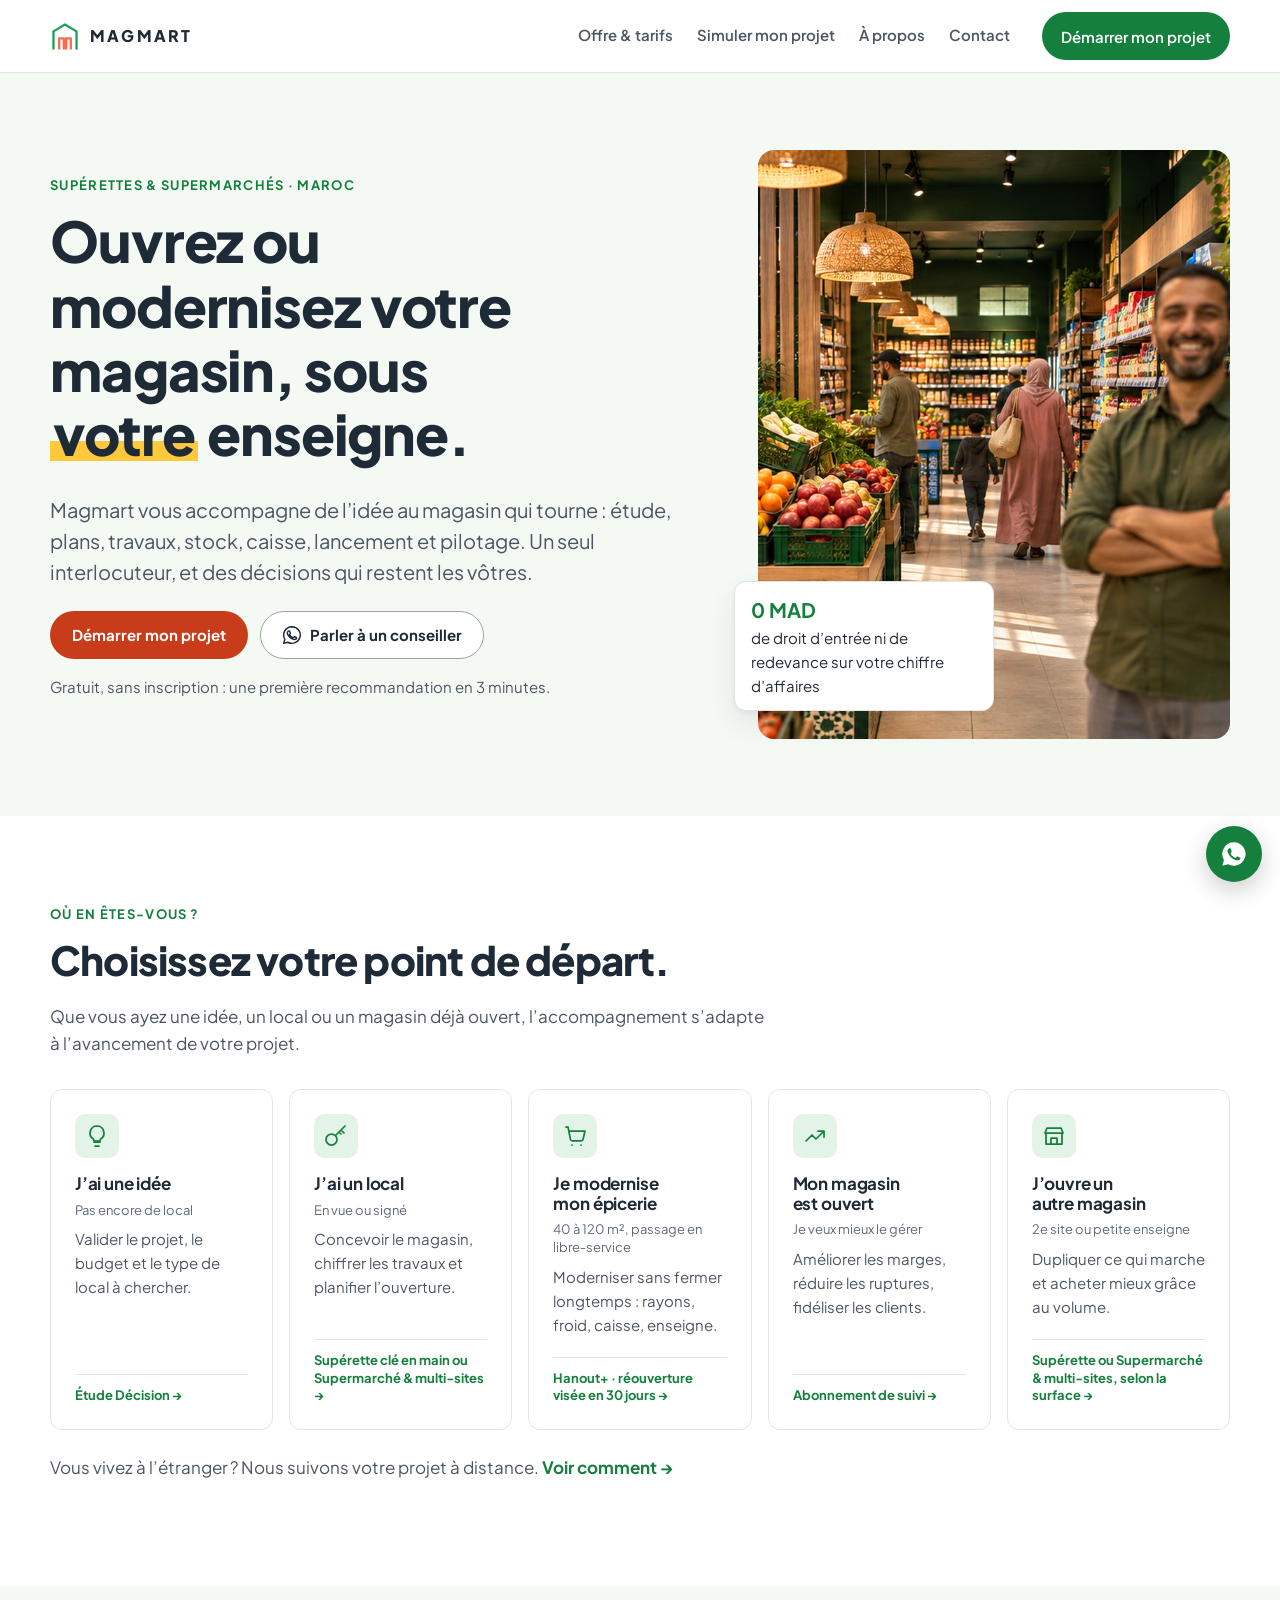
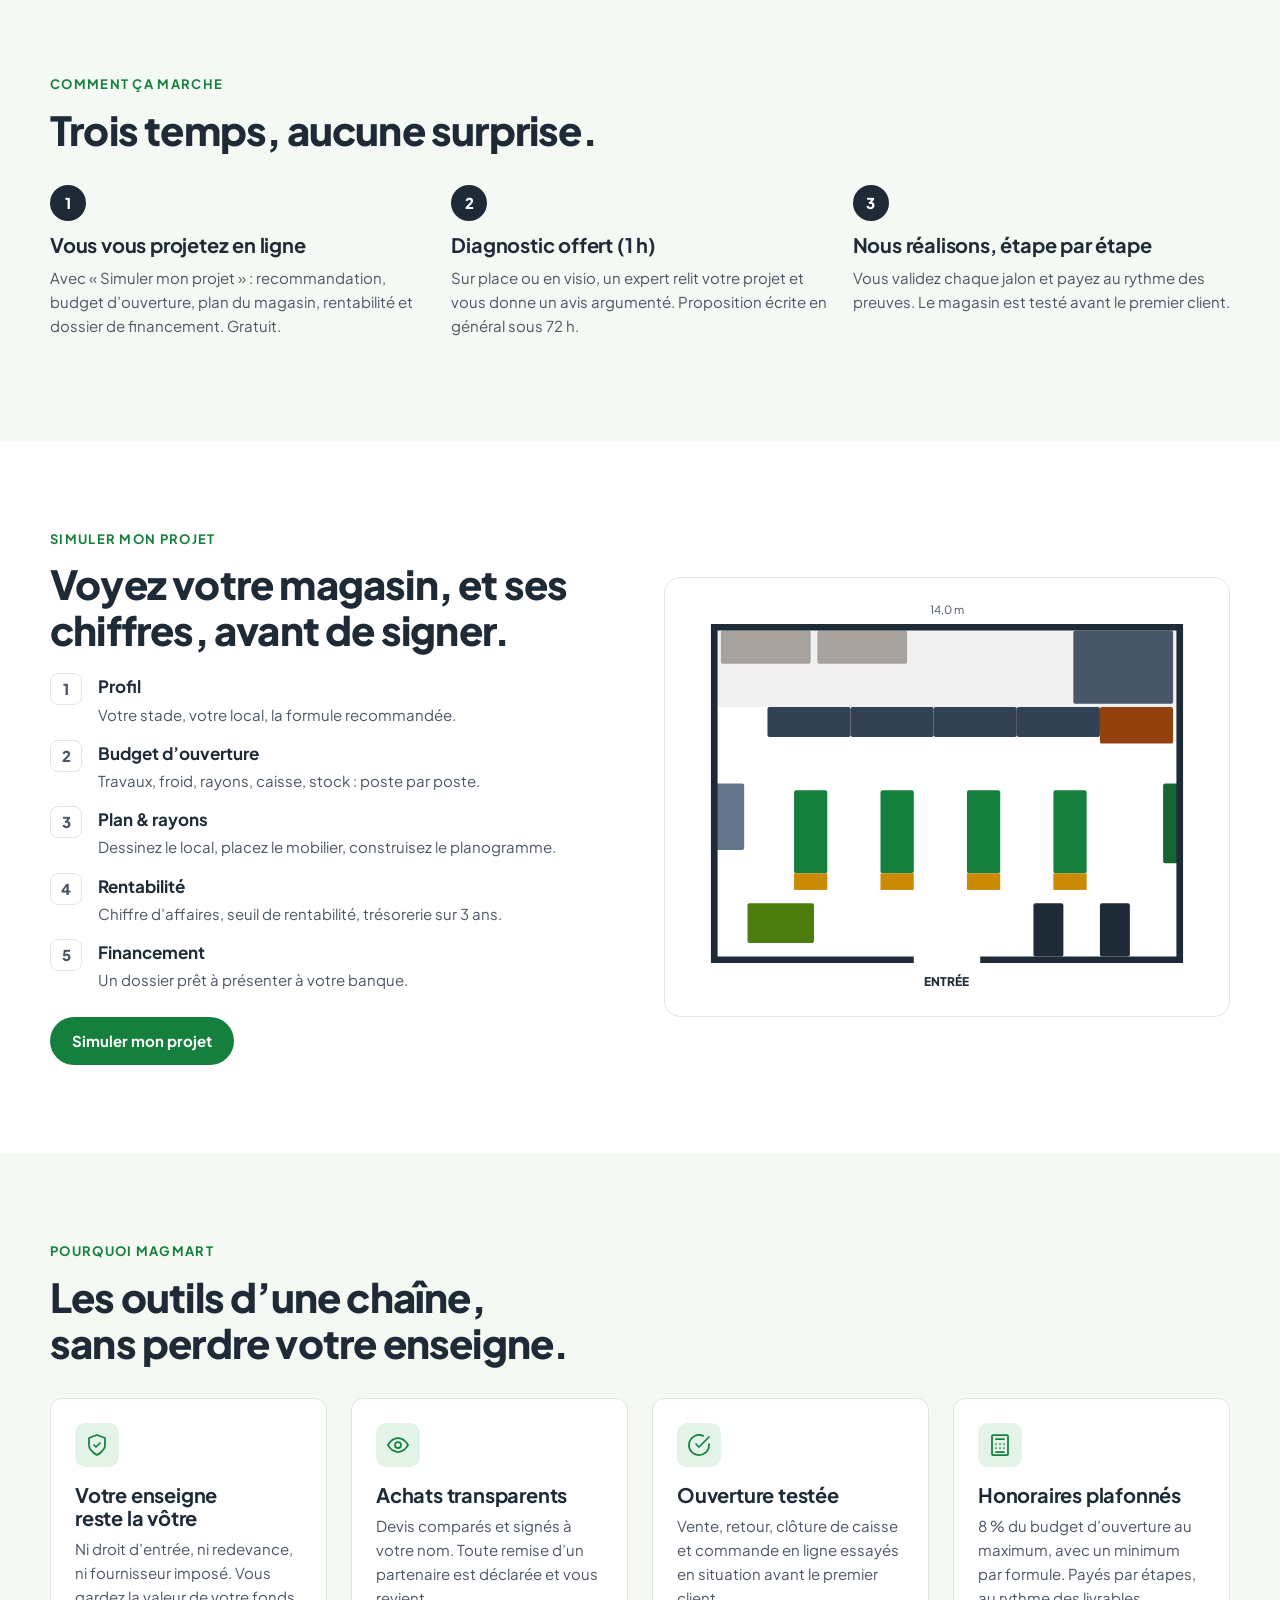
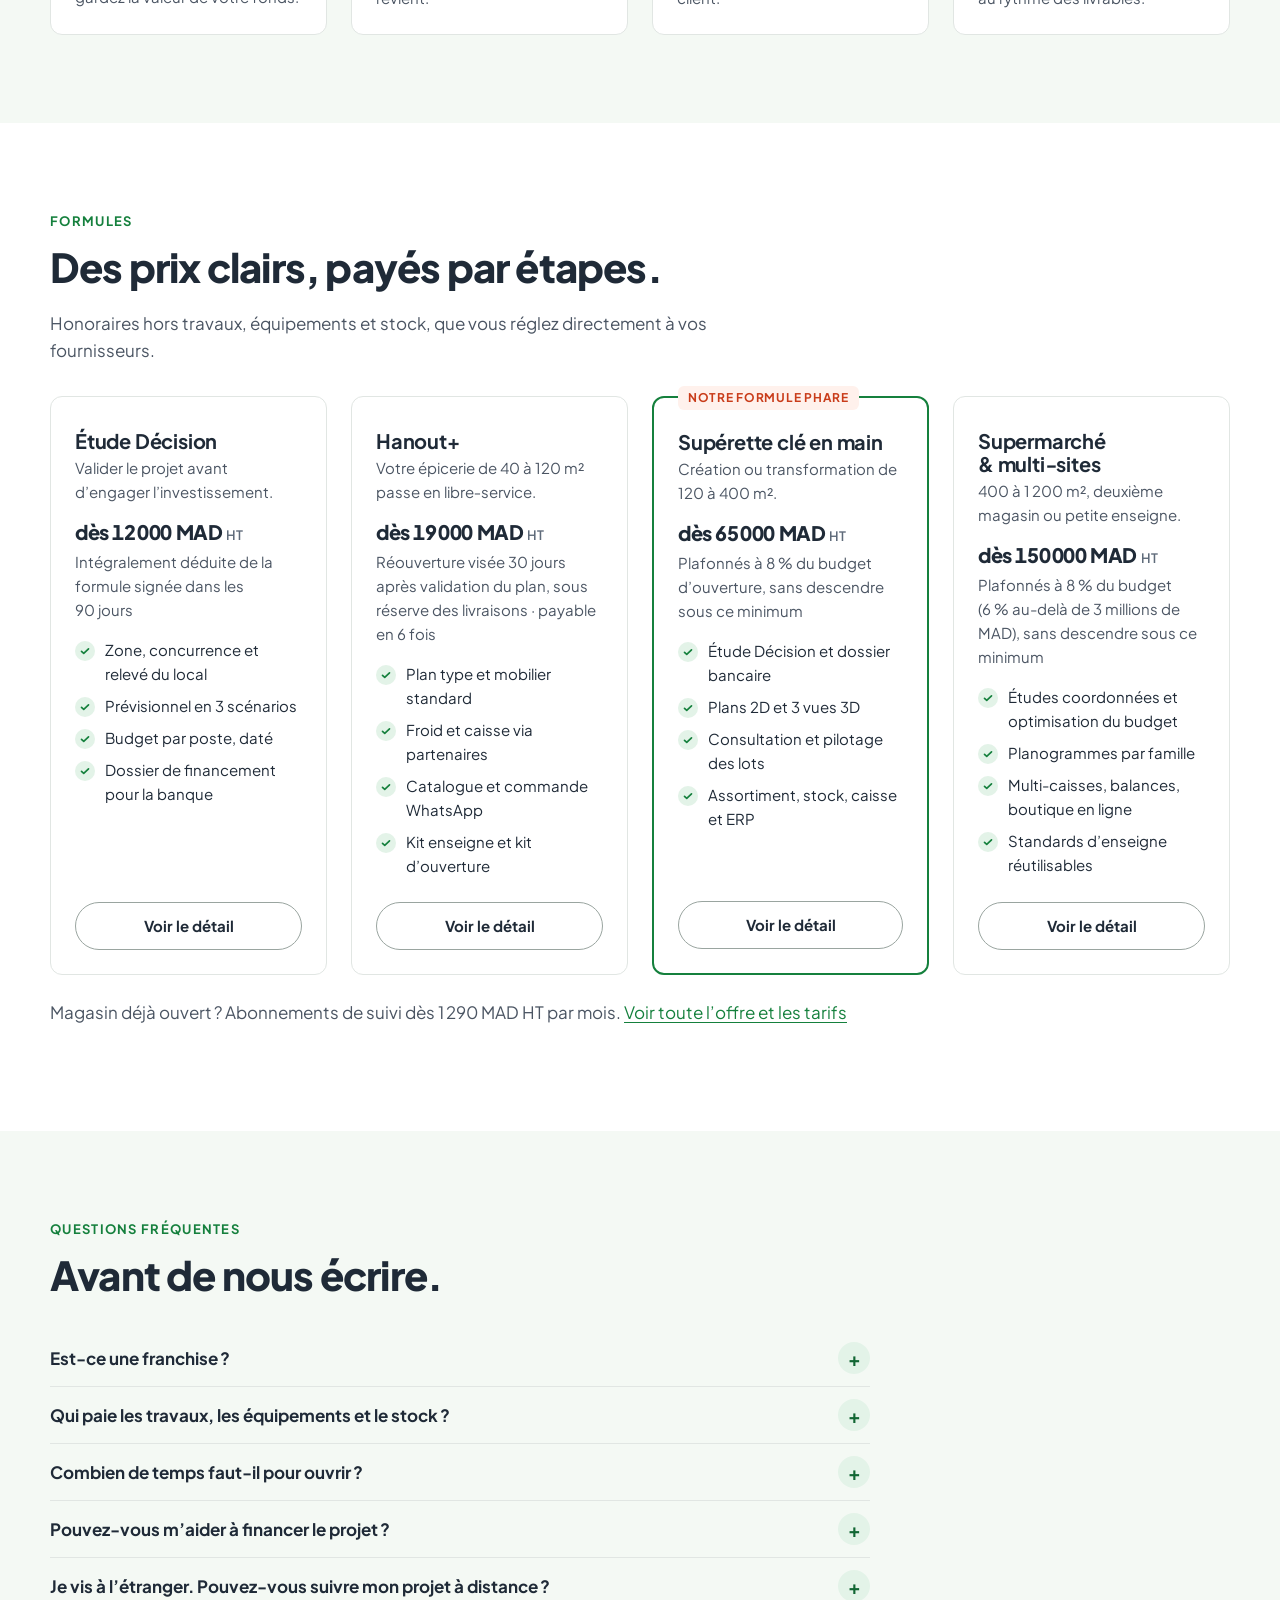
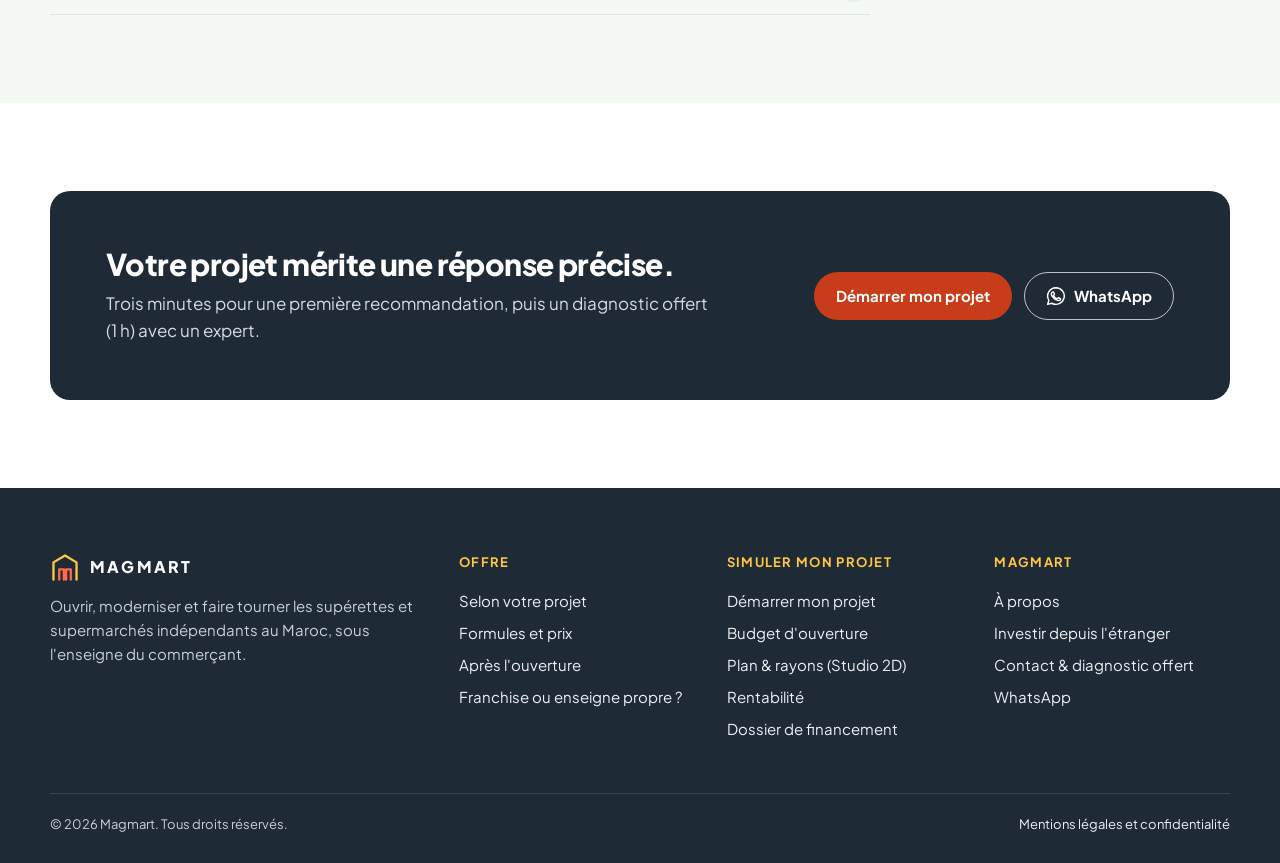
==== index.html @ c004a7e6 "Site web Magmart : refonte complète - Architecture : accueil par stade (« Où en êtes-vous ? »), Offr" ====
<!doctype html>
<html lang="fr">
<head>
  <meta charset="utf-8">
  <meta name="viewport" content="width=device-width, initial-scale=1">
  <title>Magmart — Votre supérette au Maroc, sous votre enseigne</title>
  <meta name="description" content="Magmart accompagne les commerçants au Maroc à chaque étape : idée, local, travaux, stock, caisse, lancement et pilotage. Sans droit d&#x27;entrée ni redevance.">
  <link rel="canonical" href="https://www.magmart.ma/index.html">
  <meta property="og:title" content="Magmart — Votre supérette au Maroc, sous votre enseigne">
  <meta property="og:description" content="Magmart accompagne les commerçants au Maroc à chaque étape : idée, local, travaux, stock, caisse, lancement et pilotage. Sans droit d&#x27;entrée ni redevance.">
  <meta property="og:image" content="https://www.magmart.ma/assets/img/hero-magasin.jpg">
  <meta property="og:locale" content="fr_MA">
  <link rel="icon" href="assets/img/favicon.svg" type="image/svg+xml">
  <link rel="preconnect" href="https://fonts.googleapis.com">
  <link rel="preconnect" href="https://fonts.gstatic.com" crossorigin>
  <link href="https://fonts.googleapis.com/css2?family=Plus+Jakarta+Sans:wght@400;500;600;700;800&display=swap" rel="stylesheet">
  <link rel="stylesheet" href="assets/css/style.css">
  <link rel="stylesheet" href="assets/css/outils.css">
</head>
<body>
<a class="skip" href="#contenu">Aller au contenu</a>
<header class="site-header">
  <div class="wrap">
    <a class="logo" href="index.html" aria-label="Magmart, accueil"><svg viewBox="0 0 26 26" fill="none" stroke-width="2" stroke-linecap="round" stroke-linejoin="round" aria-hidden="true"><path d="M3 24V9l10-6 10 6v15" stroke="#1e9e5a"/><path d="M8 24v-9h4v9M14 24v-9h4v9" stroke="#ff6b4a"/></svg>MAGMART</a>
    <button type="button" class="nav-toggle" aria-label="Menu" aria-expanded="false" aria-controls="menu">
      <svg viewBox="0 0 24 24" fill="none" stroke="currentColor" stroke-width="2" aria-hidden="true"><path d="M3 6h18M3 12h18M3 18h18"/></svg>
    </button>
    <nav class="nav" id="menu" aria-label="Navigation principale"><a href="offre.html">Offre & tarifs</a><a href="projet.html">Simuler mon projet</a><a href="a-propos.html">À propos</a><a href="contact.html">Contact</a><a href="demarrer.html" class="btn btn--secondary">Démarrer mon projet</a></nav>
  </div>
</header>
<main id="contenu">

<section class="hero">
  <div class="wrap hero-grid">
    <div>
      <span class="eyebrow">Supérettes & supermarchés · Maroc</span>
      <h1>Ouvrez ou modernisez votre magasin, sous <span class="hl">votre</span> enseigne.</h1>
      <p class="lead">Magmart vous accompagne de l’idée au magasin qui tourne : étude, plans, travaux, stock, caisse, lancement et pilotage. Un seul interlocuteur, et des décisions qui restent les vôtres.</p>
      <div class="btn-row">
        <a href="demarrer.html" class="btn btn--primary">Démarrer mon projet</a>
        <a href="#" data-wa class="btn btn--ghost"><svg viewBox="0 0 24 24" fill="currentColor" class="ic" aria-hidden="true"><path d="M12 2a10 10 0 0 0-8.6 15.1L2 22l5-1.3A10 10 0 1 0 12 2Zm5.3 14.2c-.2.6-1.3 1.2-1.8 1.2-.5.1-1 .2-3.3-.7-2.8-1.1-4.5-4-4.7-4.2-.1-.2-1.1-1.5-1.1-2.8 0-1.4.7-2 1-2.3.2-.3.5-.3.7-.3h.5c.2 0 .4 0 .6.5l.8 2c.1.2.1.4 0 .5l-.4.6-.4.4c-.1.2-.3.3-.1.6.2.3.8 1.3 1.6 2.1 1.1 1 2 1.3 2.3 1.4.3.2.4.1.6 0l.8-1c.2-.3.4-.2.6-.1l1.9.9c.3.1.5.2.5.3.1.2.1.7-.1 1.3Z"/></svg>Parler à un conseiller</a>
      </div>
      <p class="hero-sub">Gratuit, sans inscription : une première recommandation en 3 minutes.</p>
    </div>
    <div class="hero-media">
      <img src="assets/img/hero-magasin.jpg" alt="Allée d'une supérette moderne avec un étal de fruits et légumes et un gérant souriant" width="674" height="848">
      <div class="hero-note"><b>0 MAD</b>de droit d’entrée ni de redevance sur votre chiffre d’affaires</div>
    </div>
  </div>
</section>

<section class="section" id="stades">
  <div class="wrap">
    <div class="section-head"><span class="eyebrow">Où en êtes-vous ?</span><h2>Choisissez votre point de départ.</h2>
      <p>Que vous ayez une idée, un local ou un magasin déjà ouvert, l’accompagnement s’adapte à l’avancement de votre projet.</p></div>
    <div class="stages"><a class="card card--link stage" href="demarrer.html?stade=idee">
  <span class="ic-tile"><svg class="ic" viewBox="0 0 24 24" aria-hidden="true"><path d="M9 18h6M10 22h4M12 2a7 7 0 0 0-4 12.7c.6.5 1 1.3 1 2.3h6c0-1 .4-1.8 1-2.3A7 7 0 0 0 12 2z"/></svg></span><h3>J’ai une idée</h3><span class="sub">Pas encore de local</span>
  <p>Valider le projet, le budget et le type de local à chercher.</p><span class="to">Étude Décision →</span></a><a class="card card--link stage" href="demarrer.html?stade=local">
  <span class="ic-tile"><svg class="ic" viewBox="0 0 24 24" aria-hidden="true"><path d="M2 15.5a5.5 5.5 0 1 0 11 0 5.5 5.5 0 1 0-11 0M11.5 11.5 21 2M17 6l3 3M15 8l2 2"/></svg></span><h3>J’ai un local</h3><span class="sub">En vue ou signé</span>
  <p>Concevoir le magasin, chiffrer les travaux et planifier l’ouverture.</p><span class="to">Supérette clé en main ou Supermarché & multi‑sites →</span></a><a class="card card--link stage" href="demarrer.html?stade=moderniser">
  <span class="ic-tile"><svg class="ic" viewBox="0 0 24 24" aria-hidden="true"><path d="M3 3h2l2.4 12.2a2 2 0 0 0 2 1.6h8.7a2 2 0 0 0 2-1.6L22 7H6M9 21h.01M18 21h.01"/></svg></span><h3>Je modernise mon épicerie</h3><span class="sub">40 à 120 m², passage en libre‑service</span>
  <p>Moderniser sans fermer longtemps : rayons, froid, caisse, enseigne.</p><span class="to">Hanout+ · réouverture visée en 30 jours →</span></a><a class="card card--link stage" href="demarrer.html?stade=ouvert">
  <span class="ic-tile"><svg class="ic" viewBox="0 0 24 24" aria-hidden="true"><path d="M3 17l6-6 4 4 8-8M15 7h6v6"/></svg></span><h3>Mon magasin est ouvert</h3><span class="sub">Je veux mieux le gérer</span>
  <p>Améliorer les marges, réduire les ruptures, fidéliser les clients.</p><span class="to">Abonnement de suivi →</span></a><a class="card card--link stage" href="demarrer.html?stade=multisite">
  <span class="ic-tile"><svg class="ic" viewBox="0 0 24 24" aria-hidden="true"><path d="M3 9l2-5h14l2 5M4 9v11h16V9M3 9h18M9 20v-6h6v6"/></svg></span><h3>J’ouvre un autre magasin</h3><span class="sub">2e site ou petite enseigne</span>
  <p>Dupliquer ce qui marche et acheter mieux grâce au volume.</p><span class="to">Supérette ou Supermarché & multi‑sites, selon la surface →</span></a></div>
    <p class="muted" style="margin-top:24px">Vous vivez à l’étranger ? Nous suivons votre projet à distance. <a href="mre.html" class="link-arrow">Voir comment</a></p>
  </div>
</section>

<section class="section section--mint">
  <div class="wrap">
    <div class="section-head"><span class="eyebrow">Comment ça marche</span><h2>Trois temps, aucune surprise.</h2></div>
    <div class="steps">
      <div class="step"><h3>Vous vous projetez en ligne</h3><p>Avec « Simuler mon projet » : recommandation, budget d’ouverture, plan du magasin, rentabilité et dossier de financement. Gratuit.</p></div>
      <div class="step"><h3>Diagnostic offert (1 h)</h3><p>Sur place ou en visio, un expert relit votre projet et vous donne un avis argumenté. Proposition écrite en général sous 72 h.</p></div>
      <div class="step"><h3>Nous réalisons, étape par étape</h3><p>Vous validez chaque jalon et payez au rythme des preuves. Le magasin est testé avant le premier client.</p></div>
    </div>
  </div>
</section>

<section class="section">
  <div class="wrap split">
    <div>
      <span class="eyebrow">Simuler mon projet</span>
      <h2>Voyez votre magasin, et ses chiffres, avant de signer.</h2>
      <ol class="toollist">
        <li><span class="n">1</span><div><b>Profil</b><span>Votre stade, votre local, la formule recommandée.</span></div></li>
        <li><span class="n">2</span><div><b>Budget d’ouverture</b><span>Travaux, froid, rayons, caisse, stock : poste par poste.</span></div></li>
        <li><span class="n">3</span><div><b>Plan & rayons</b><span>Dessinez le local, placez le mobilier, construisez le planogramme.</span></div></li>
        <li><span class="n">4</span><div><b>Rentabilité</b><span>Chiffre d’affaires, seuil de rentabilité, trésorerie sur 3 ans.</span></div></li>
        <li><span class="n">5</span><div><b>Financement</b><span>Un dossier prêt à présenter à votre banque.</span></div></li>
      </ol>
      <div class="btn-row"><a href="projet.html" class="btn btn--secondary">Simuler mon projet</a></div>
    </div>
    <div class="mock"><svg viewBox="-1 -1 16 12.2" role="img" aria-label="Exemple de plan d'implantation réalisé avec le Studio 2D">
  <rect x="0" y="0" width="14" height="10" fill="#fff"/>
  <rect x="0" y="0" width="14" height="2.4" fill="#a8a29e" fill-opacity=".15"/>
  <rect x=".2" y=".1" width="2.7" height="1" rx=".06" fill="#a8a29e"/><rect x="3.1" y=".1" width="2.7" height="1" rx=".06" fill="#a8a29e"/>
  <rect x="10.8" y=".1" width="3" height="2.2" rx=".06" fill="#475569"/>
  <rect x="1.6" y="2.4" width="2.5" height=".9" rx=".06" fill="#334155"/><rect x="4.1" y="2.4" width="2.5" height=".9" rx=".06" fill="#334155"/><rect x="6.6" y="2.4" width="2.5" height=".9" rx=".06" fill="#334155"/><rect x="9.1" y="2.4" width="2.5" height=".9" rx=".06" fill="#334155"/><rect x="11.6" y="2.4" width="2.2" height="1.1" rx=".06" fill="#92400e"/>
  <rect x="0" y="4.7" width=".9" height="2" rx=".06" fill="#64748b"/><rect x="13.5" y="4.7" width=".5" height="2.4" rx=".06" fill="#166534"/>
  <rect x="2.4" y="4.9" width="1" height="2.5" rx=".06" fill="#15803d"/><rect x="5" y="4.9" width="1" height="2.5" rx=".06" fill="#15803d"/><rect x="7.6" y="4.9" width="1" height="2.5" rx=".06" fill="#15803d"/><rect x="10.2" y="4.9" width="1" height="2.5" rx=".06" fill="#15803d"/>
  <rect x="2.4" y="7.4" width="1" height=".5" fill="#ca8a04"/><rect x="5" y="7.4" width="1" height=".5" fill="#ca8a04"/><rect x="7.6" y="7.4" width="1" height=".5" fill="#ca8a04"/><rect x="10.2" y="7.4" width="1" height=".5" fill="#ca8a04"/>
  <rect x="1" y="8.3" width="2" height="1.2" rx=".06" fill="#4d7c0f"/>
  <rect x="9.6" y="8.3" width=".9" height="1.6" rx=".06" fill="#1f2a37"/><rect x="11.6" y="8.3" width=".9" height="1.6" rx=".06" fill="#1f2a37"/>
  <polygon points="0,0 14,0 14,10 0,10" fill="none" stroke="#1f2a37" stroke-width=".2"/>
  <rect x="6" y="9.8" width="2" height=".4" fill="#fff"/>
  <text x="7" y="10.8" font-size=".36" font-weight="800" text-anchor="middle" fill="#1f2a37" font-family="Plus Jakarta Sans, sans-serif">ENTRÉE</text>
  <text x="7" y="-.4" font-size=".34" text-anchor="middle" fill="#4b5563" font-family="Plus Jakarta Sans, sans-serif">14,0 m</text>
</svg></div>
  </div>
</section>

<section class="section section--mint">
  <div class="wrap">
    <div class="section-head"><span class="eyebrow">Pourquoi Magmart</span><h2>Les outils d’une chaîne, sans perdre votre enseigne.</h2></div>
    <div class="grid grid-4">
      <div class="card"><span class="ic-tile"><svg class="ic" viewBox="0 0 24 24" aria-hidden="true"><path d="M12 22s8-4 8-10V5l-8-3-8 3v7c0 6 8 10 8 10zM9 12l2 2 4-4"/></svg></span><h3 style="margin-top:16px">Votre enseigne reste la vôtre</h3><p>Ni droit d’entrée, ni redevance, ni fournisseur imposé. Vous gardez la valeur de votre fonds.</p></div>
      <div class="card"><span class="ic-tile"><svg class="ic" viewBox="0 0 24 24" aria-hidden="true"><path d="M2 12s3.5-7 10-7 10 7 10 7-3.5 7-10 7S2 12 2 12zM12 15a3 3 0 1 0 0-6 3 3 0 0 0 0 6z"/></svg></span><h3 style="margin-top:16px">Achats transparents</h3><p>Devis comparés et signés à votre nom. Toute remise d’un partenaire est déclarée et vous revient.</p></div>
      <div class="card"><span class="ic-tile"><svg class="ic" viewBox="0 0 24 24" aria-hidden="true"><path d="M22 11.1V12a10 10 0 1 1-5.9-9.1M22 4 12 14l-3-3"/></svg></span><h3 style="margin-top:16px">Ouverture testée</h3><p>Vente, retour, clôture de caisse et commande en ligne essayés en situation avant le premier client.</p></div>
      <div class="card"><span class="ic-tile"><svg class="ic" viewBox="0 0 24 24" aria-hidden="true"><path d="M5 2h14a1 1 0 0 1 1 1v18a1 1 0 0 1-1 1H5a1 1 0 0 1-1-1V3a1 1 0 0 1 1-1zM8 6h8M8 11h.01M12 11h.01M16 11h.01M8 15h.01M12 15h.01M16 15h.01M8 19h8"/></svg></span><h3 style="margin-top:16px">Honoraires plafonnés</h3><p>8 % du budget d’ouverture au maximum, avec un minimum par formule. Payés par étapes, au rythme des livrables.</p></div>
    </div>
  </div>
</section>

<section class="section" id="formules">
  <div class="wrap">
    <div class="section-head"><span class="eyebrow">Formules</span><h2>Des prix clairs, payés par étapes.</h2>
      <p>Honoraires hors travaux, équipements et stock, que vous réglez directement à vos fournisseurs.</p></div>
    <div class="grid grid-4"><article class="card pack">
  <h3>Étude Décision</h3><p class="for">Valider le projet avant d’engager l’investissement.</p>
  <div class="price">dès 12 000 MAD <small>HT</small></div>
  <p class="price-note">Intégralement déduite de la formule signée dans les 90 jours</p>
  <ul class="checklist"><li>Zone, concurrence et relevé du local</li><li>Prévisionnel en 3 scénarios</li><li>Budget par poste, daté</li><li>Dossier de financement pour la banque</li></ul>
  <a href="offre.html#f-decision" class="btn btn--ghost btn--block">Voir le détail</a>
</article><article class="card pack">
  <h3>Hanout+</h3><p class="for">Votre épicerie de 40 à 120 m² passe en libre‑service.</p>
  <div class="price">dès 19 000 MAD <small>HT</small></div>
  <p class="price-note">Réouverture visée 30 jours après validation du plan, sous réserve des livraisons · payable en 6 fois</p>
  <ul class="checklist"><li>Plan type et mobilier standard</li><li>Froid et caisse via partenaires</li><li>Catalogue et commande WhatsApp</li><li>Kit enseigne et kit d’ouverture</li></ul>
  <a href="offre.html#f-hanout" class="btn btn--ghost btn--block">Voir le détail</a>
</article><article class="card pack card--featured">
  <span class="badge badge--accent">Notre formule phare</span><h3>Supérette clé en main</h3><p class="for">Création ou transformation de 120 à 400 m².</p>
  <div class="price">dès 65 000 MAD <small>HT</small></div>
  <p class="price-note">Plafonnés à 8 % du budget d’ouverture, sans descendre sous ce minimum</p>
  <ul class="checklist"><li>Étude Décision et dossier bancaire</li><li>Plans 2D et 3 vues 3D</li><li>Consultation et pilotage des lots</li><li>Assortiment, stock, caisse et ERP</li></ul>
  <a href="offre.html#f-superette" class="btn btn--ghost btn--block">Voir le détail</a>
</article><article class="card pack">
  <h3>Supermarché & multi‑sites</h3><p class="for">400 à 1 200 m², deuxième magasin ou petite enseigne.</p>
  <div class="price">dès 150 000 MAD <small>HT</small></div>
  <p class="price-note">Plafonnés à 8 % du budget (6 % au-delà de 3 millions de MAD), sans descendre sous ce minimum</p>
  <ul class="checklist"><li>Études coordonnées et optimisation du budget</li><li>Planogrammes par famille</li><li>Multi-caisses, balances, boutique en ligne</li><li>Standards d’enseigne réutilisables</li></ul>
  <a href="offre.html#f-supermarche" class="btn btn--ghost btn--block">Voir le détail</a>
</article></div>
    <p class="muted" style="margin-top:24px">Magasin déjà ouvert ? Abonnements de suivi dès 1 290 MAD HT par mois. <a href="offre.html">Voir toute l’offre et les tarifs</a></p>
  </div>
</section>

<section class="section section--mint">
  <div class="wrap">
    <div class="section-head"><span class="eyebrow">Questions fréquentes</span><h2>Avant de nous écrire.</h2></div>
    <div class="faq"><details><summary>Est-ce une franchise ?</summary><div><p>Non. Votre magasin ouvre sous votre propre enseigne. Il n’y a ni droit d’entrée ni redevance sur votre chiffre d’affaires : Magmart est rémunéré en honoraires par étape, plafonnés à 8 % du budget d’ouverture, avec un minimum par formule. <a href="franchise-ou-enseigne.html">Comparer franchise et enseigne propre</a>.</p></div></details><details><summary>Qui paie les travaux, les équipements et le stock ?</summary><div><p>Vous, directement à vos fournisseurs, sur la base de devis que Magmart compare pour vous. Vous gardez les garanties et la relation avec chaque entreprise. Aucune marge cachée.</p></div></details><details><summary>Combien de temps faut-il pour ouvrir ?</summary><div><p>En général 3 à 6 mois entre la validation du projet et l’ouverture, selon l’état du local et les autorisations. Pour une épicerie qui passe en libre‑service, la réouverture est visée 30 jours après validation du plan. Le calendrier est construit à rebours depuis votre date cible.</p></div></details><details><summary>Pouvez-vous m’aider à financer le projet ?</summary><div><p>Oui. L’étape Financement de « Simuler mon projet » prépare un dossier bancaire : plan de financement, prévisionnel, remboursement et pièces à réunir. Magmart peut ensuite vous orienter vers des banques et des sociétés de crédit-bail. Magmart ne prête pas lui-même.</p></div></details><details><summary>Je vis à l’étranger. Pouvez-vous suivre mon projet à distance ?</summary><div><p>Oui, avec l’option Suivi à distance : visio hebdomadaire, photos du chantier en général sous 48 h, validations et signatures en ligne. <a href="mre.html">Voir comment nous travaillons avec les investisseurs MRE</a>.</p></div></details></div>
  </div>
</section>
<section class="section section--cta"><div class="wrap"><div class="cta-band">
  <div><h2>Votre projet mérite une réponse précise.</h2><p>Trois minutes pour une première recommandation, puis un diagnostic offert (1 h) avec un expert.</p></div>
  <div class="btn-row"><a href="demarrer.html" class="btn btn--primary">Démarrer mon projet</a><a href="#" data-wa class="btn btn--ghost"><svg viewBox="0 0 24 24" fill="currentColor" class="ic" aria-hidden="true"><path d="M12 2a10 10 0 0 0-8.6 15.1L2 22l5-1.3A10 10 0 1 0 12 2Zm5.3 14.2c-.2.6-1.3 1.2-1.8 1.2-.5.1-1 .2-3.3-.7-2.8-1.1-4.5-4-4.7-4.2-.1-.2-1.1-1.5-1.1-2.8 0-1.4.7-2 1-2.3.2-.3.5-.3.7-.3h.5c.2 0 .4 0 .6.5l.8 2c.1.2.1.4 0 .5l-.4.6-.4.4c-.1.2-.3.3-.1.6.2.3.8 1.3 1.6 2.1 1.1 1 2 1.3 2.3 1.4.3.2.4.1.6 0l.8-1c.2-.3.4-.2.6-.1l1.9.9c.3.1.5.2.5.3.1.2.1.7-.1 1.3Z"/></svg>WhatsApp</a></div>
</div></div></section>
</main>
<footer class="site-footer">
  <div class="wrap">
    <div class="footer-grid">
      <div>
        <a class="logo" href="index.html"><svg viewBox="0 0 26 26" fill="none" stroke-width="2" stroke-linecap="round" stroke-linejoin="round" aria-hidden="true"><path d="M3 24V9l10-6 10 6v15" stroke="#ffc83d"/><path d="M8 24v-9h4v9M14 24v-9h4v9" stroke="#ff6b4a"/></svg>MAGMART</a>
        <p>Ouvrir, moderniser et faire tourner les supérettes et supermarchés indépendants au Maroc, sous l'enseigne du commerçant.</p>
      </div>
      <div><p class="f-title">Offre</p><a href="offre.html#stades">Selon votre projet</a><a href="offre.html#formules">Formules et prix</a><a href="offre.html#apres">Après l'ouverture</a><a href="franchise-ou-enseigne.html">Franchise ou enseigne propre ?</a></div>
      <div><p class="f-title">Simuler mon projet</p><a href="demarrer.html">Démarrer mon projet</a><a href="simulateur.html">Budget d'ouverture</a><a href="planificateur.html">Plan & rayons (Studio 2D)</a><a href="exploitation.html">Rentabilité</a><a href="dossier.html">Dossier de financement</a></div>
      <div><p class="f-title">Magmart</p><a href="a-propos.html">À propos</a><a href="mre.html">Investir depuis l'étranger</a><a href="contact.html">Contact & diagnostic offert</a><a href="#" data-wa>WhatsApp</a></div>
    </div>
    <div class="footer-bottom"><span>© <span data-year>2026</span> Magmart. Tous droits réservés.</span><a href="mentions-legales.html" style="display:inline">Mentions légales et confidentialité</a></div>
  </div>
</footer>
<a class="wa-float" href="#" data-wa aria-label="Écrire à Magmart sur WhatsApp"><svg viewBox="0 0 24 24" fill="currentColor" aria-hidden="true"><path d="M12 2a10 10 0 0 0-8.6 15.1L2 22l5-1.3A10 10 0 1 0 12 2Zm5.3 14.2c-.2.6-1.3 1.2-1.8 1.2-.5.1-1 .2-3.3-.7-2.8-1.1-4.5-4-4.7-4.2-.1-.2-1.1-1.5-1.1-2.8 0-1.4.7-2 1-2.3.2-.3.5-.3.7-.3h.5c.2 0 .4 0 .6.5l.8 2c.1.2.1.4 0 .5l-.4.6-.4.4c-.1.2-.3.3-.1.6.2.3.8 1.3 1.6 2.1 1.1 1 2 1.3 2.3 1.4.3.2.4.1.6 0l.8-1c.2-.3.4-.2.6-.1l1.9.9c.3.1.5.2.5.3.1.2.1.7-.1 1.3Z"/></svg></a>
<script src="assets/js/main.js"></script>
</body>
</html>
---- assets/css/style.css ----
/* MAGMART — système de design et pages éditoriales.
   Palette « Marché frais ». Règle des couleurs : 70 % blanc/menthe, 20 % encre, 8 % vert, 2 % corail.
   Le corail est réservé à l'action principale (un seul bouton par écran) ; il ne signale jamais une erreur.
   Le vert #1e9e5a est décoratif ; tout texte vert utilise --green-700 (5,02:1 sur blanc). */

:root {
  /* Couleurs */
  --white: #ffffff;
  --mint-50: #f4f9f4;
  --mint-100: #e3f3e8;
  --green: #1e9e5a;
  --green-700: #15803d;
  --green-800: #116633;
  --coral: #ff6b4a;
  --coral-600: #c93c1a;
  --coral-700: #a8321a;
  --coral-50: #fff1ec;
  --sun: #ffc83d;
  --sun-50: #fff8e1;
  --sun-ink: #8a5a00;
  --ink: #1f2a37;
  --ink-soft: #4b5563;
  --ink-mute: #5f6b7a;
  --line: #e1e6e3;
  --field: #8f9a94;
  --danger: #b42318;
  --danger-50: #fef3f2;

  /* Typographie : 7 tailles, rapport 1,25 */
  --font: "Plus Jakarta Sans", "Segoe UI", system-ui, -apple-system, Roboto, Arial, sans-serif;
  --fs-xs: .8125rem;
  --fs-sm: .9375rem;
  --fs-md: 1.0625rem;
  --fs-lg: 1.25rem;
  --fs-xl: clamp(1.5rem, 2.4vw, 1.875rem);
  --fs-2xl: clamp(1.875rem, 3.4vw, 2.5rem);
  --fs-3xl: clamp(2.25rem, 4.6vw, 3.5rem);
  --measure: 62ch;

  /* Espacements (base 8) */
  --sp-1: 4px; --sp-2: 8px; --sp-3: 12px; --sp-4: 16px; --sp-5: 24px;
  --sp-6: 32px; --sp-7: 48px; --sp-8: 64px; --sp-9: 96px;

  --radius: 12px;
  --radius-sm: 8px;
  --shadow-hover: 0 2px 4px rgba(31, 42, 55, .05), 0 12px 28px rgba(31, 42, 55, .09);
  --wrap: 1180px;
  --focus: 0 0 0 2px #fff, 0 0 0 4px var(--green-700);

  /* alias historiques utilisés par les outils */
  --paper: var(--white);
  --green-900: var(--ink);
}

/* ---------- Base ---------- */
* { box-sizing: border-box; }
html { scroll-behavior: smooth; -webkit-text-size-adjust: 100%; }
body { margin: 0; font-family: var(--font); font-size: var(--fs-md); line-height: 1.6; color: var(--ink); background: var(--white); }
img { max-width: 100%; display: block; }
a { color: var(--green-700); text-underline-offset: 3px; }
a:hover { color: var(--green-800); }
h1, h2, h3, h4 { font-weight: 800; line-height: 1.15; letter-spacing: -.02em; margin: 0 0 .5em; color: var(--ink); }
h1 { font-size: var(--fs-3xl); }
h2 { font-size: var(--fs-2xl); }
h3 { font-size: var(--fs-lg); font-weight: 700; letter-spacing: -.01em; }
p { margin: 0 0 1em; }
small { font-size: var(--fs-xs); }
:focus-visible { outline: none; box-shadow: var(--focus); border-radius: 4px; }
.num, .price, table td { font-variant-numeric: tabular-nums; }
.sr-only { position: absolute !important; width: 1px !important; height: 1px !important; padding: 0 !important; margin: -1px !important; overflow: hidden; clip: rect(0 0 0 0); clip-path: inset(50%); white-space: nowrap; border: 0; }
legend.sr-only { float: left; }
fieldset { min-width: 0; }
.skip { position: absolute; left: 8px; top: -60px; background: var(--ink); color: #fff; padding: 10px 16px; border-radius: var(--radius-sm); z-index: 100; }
.skip:focus { top: 8px; }
[hidden] { display: none !important; }

.wrap { width: min(100% - 32px, var(--wrap)); margin-inline: auto; }
.eyebrow { display: block; margin-bottom: var(--sp-3); font-size: var(--fs-xs); font-weight: 700; letter-spacing: .1em; text-transform: uppercase; color: var(--green-700); }
.lead { font-size: var(--fs-lg); line-height: 1.55; color: var(--ink-soft); max-width: var(--measure); }
.muted { color: var(--ink-soft); }
.hl { background: linear-gradient(transparent 62%, var(--sun) 62%, var(--sun) 90%, transparent 90%); padding: 0 .06em; }
.section { padding-block: clamp(56px, 7vw, 88px); }
.section--mint { background: var(--mint-50); }
.section--paper { background: var(--white); }
.section-head { max-width: 720px; margin-bottom: var(--sp-6); }
.section-head p { color: var(--ink-soft); max-width: var(--measure); }
.center { text-align: center; margin-inline: auto; }
.center .lead, .center p { margin-inline: auto; }

/* ---------- Icônes (une seule famille, trait 1,75) ---------- */
.ic { width: 24px; height: 24px; flex: none; stroke: currentColor; fill: none; stroke-width: 1.75; stroke-linecap: round; stroke-linejoin: round; }
.ic-tile { display: inline-grid; place-items: center; width: 44px; height: 44px; border-radius: 10px; background: var(--mint-100); color: var(--green-700); }

/* ---------- Boutons : primary (corail, un par écran) · secondary (vert) · ghost ---------- */
.btn {
  display: inline-flex; align-items: center; justify-content: center; gap: .5em;
  min-height: 48px; padding: 0 1.4em; border-radius: 999px; border: 1.5px solid transparent;
  font: 700 var(--fs-sm)/1.2 var(--font); text-decoration: none; white-space: nowrap; cursor: pointer;
  transition: background .18s, color .18s, border-color .18s, box-shadow .18s;
}
.btn .ic { width: 20px; height: 20px; }
.btn--primary { background: var(--coral-600); color: #fff; }
.btn--primary:hover { background: var(--coral-700); color: #fff; }
.btn--secondary, .btn--green, .btn--wa { background: var(--green-700); color: #fff; }
.btn--secondary:hover, .btn--green:hover, .btn--wa:hover { background: var(--green-800); color: #fff; }
.btn--ghost { background: var(--white); color: var(--ink); border-color: #9aa5a0; }
.btn--ghost:hover { border-color: var(--green-700); color: var(--green-800); }
.btn--sm { min-height: 40px; padding: 0 1.1em; font-size: var(--fs-xs); }
.btn--block { width: 100%; }
.btn-sm { min-height: 40px; padding: 0 1.1em; font-size: var(--fs-xs); }
.btn-danger { background: var(--white); color: var(--danger); border-color: #e4a39b; }
.btn-row { display: flex; flex-wrap: wrap; gap: var(--sp-3); align-items: center; }
.link-arrow { font-weight: 700; text-decoration: none; }
.link-arrow::after { content: " →"; }

/* ---------- Carte : un seul modèle ---------- */
.card { background: var(--white); border: 1px solid var(--line); border-radius: var(--radius); padding: var(--sp-5); }
a.card, .card--link { color: inherit; text-decoration: none; transition: box-shadow .18s, border-color .18s; }
a.card:not(.stage):not(.hub-step) { display: block; }
a.card:hover, .card--link:hover { box-shadow: var(--shadow-hover); border-color: #cdd6d0; color: inherit; }
.card--featured { border: 2px solid var(--green-700); }
.card h3 { margin-bottom: var(--sp-2); }
.card p { color: var(--ink-soft); font-size: var(--fs-sm); margin: 0; }
.grid { display: grid; gap: var(--sp-5); grid-template-columns: minmax(0, 1fr); }
.grid-2 { grid-template-columns: repeat(2, minmax(0, 1fr)); }
.grid-3 { grid-template-columns: repeat(3, minmax(0, 1fr)); }
.grid-4 { grid-template-columns: repeat(4, minmax(0, 1fr)); }
.grid-5 { grid-template-columns: repeat(5, minmax(0, 1fr)); }
@media (max-width: 1060px) { .grid-4, .grid-5 { grid-template-columns: repeat(2, minmax(0, 1fr)); } }
@media (max-width: 760px) { .grid-2, .grid-3, .grid-4, .grid-5 { grid-template-columns: 1fr; } }

/* ---------- Badge ---------- */
.badge { display: inline-block; font: 700 .75rem/1 var(--font); letter-spacing: .06em; text-transform: uppercase; padding: 6px 10px; border-radius: 6px; background: var(--mint-100); color: var(--green-800); }
.badge--info { background: var(--sun-50); color: var(--sun-ink); }
.badge--accent { background: var(--coral-50); color: var(--coral-600); }

/* ---------- Listes ---------- */
.checklist { list-style: none; padding: 0; margin: 0 0 var(--sp-4); }
.checklist li { position: relative; padding-left: 30px; margin-bottom: var(--sp-2); font-size: var(--fs-sm); }
.checklist li::before {
  content: ""; position: absolute; left: 0; top: .2em; width: 20px; height: 20px; border-radius: 50%;
  background: var(--mint-100) url("data:image/svg+xml,%3Csvg xmlns='http://www.w3.org/2000/svg' viewBox='0 0 20 20'%3E%3Cpath d='M5 10.5l3.2 3L15 7' fill='none' stroke='%2315803d' stroke-width='2.4' stroke-linecap='round' stroke-linejoin='round'/%3E%3C/svg%3E") center/14px no-repeat;
}

/* ---------- Champs ---------- */
.form { display: grid; grid-template-columns: minmax(0, 1fr) minmax(0, 1fr); gap: var(--sp-4); }
.form .full { grid-column: 1 / -1; }
.form fieldset { border: 0; padding: 0; margin: 0; display: grid; grid-template-columns: minmax(0, 1fr) minmax(0, 1fr); gap: var(--sp-4); grid-column: 1 / -1; min-width: 0; }
.form fieldset .full { grid-column: 1 / -1; }
.form legend { font-weight: 800; font-size: var(--fs-md); padding: 0; margin-bottom: var(--sp-3); }
.form label, .lbl { display: block; font-size: var(--fs-sm); font-weight: 600; margin-bottom: 6px; color: var(--ink); }
.form input, .form select, .form textarea, .field {
  width: 100%; min-height: 44px; padding: 10px 14px; border: 1.5px solid var(--field); border-radius: var(--radius-sm);
  font: inherit; font-size: var(--fs-md); background: #fff; color: var(--ink);
}
.form textarea { min-height: 110px; }
.form input:focus, .form select:focus, .form textarea:focus, .field:focus { border-color: var(--green-700); box-shadow: var(--focus); outline: none; }
.form .help { display: block; font-size: var(--fs-xs); color: var(--ink-soft); margin-top: 4px; }
.form .consent { display: grid; grid-template-columns: 20px 1fr; gap: var(--sp-3); align-items: start; font-size: var(--fs-xs); font-weight: 400; color: var(--ink-soft); }
.form .consent input { width: 20px; min-height: 20px; height: 20px; margin-top: 2px; accent-color: var(--green-700); flex: none; }
.form-status { grid-column: 1 / -1; padding: var(--sp-4); border-radius: var(--radius-sm); background: var(--mint-100); color: var(--green-800); font-weight: 600; }
@media (max-width: 620px) { .form, .form fieldset { grid-template-columns: minmax(0, 1fr); } }

/* Choix segmenté (toujours dans un fieldset) */
.seg { display: flex; flex-wrap: wrap; gap: var(--sp-2); border: 0; padding: 0; margin: 0; }
.seg legend { width: 100%; font-weight: 600; font-size: var(--fs-sm); margin-bottom: var(--sp-2); padding: 0; }
.seg label { position: relative; margin: 0; }
.seg input { position: absolute; opacity: 0; pointer-events: none; }
.seg span { display: inline-flex; align-items: center; min-height: 40px; padding: 0 14px; border: 1.5px solid var(--field); border-radius: 999px; font-size: var(--fs-sm); font-weight: 600; cursor: pointer; color: var(--ink); background: #fff; }
.seg span:hover { border-color: var(--green-700); }
.seg input:checked + span { background: var(--green-700); border-color: var(--green-700); color: #fff; }
.seg input:focus-visible + span { box-shadow: var(--focus); }

/* ---------- Tableau ---------- */
.table-wrap { overflow-x: auto; border: 1px solid var(--line); border-radius: var(--radius); background: var(--white); }
table { border-collapse: collapse; width: 100%; font-size: var(--fs-sm); }
.table-wrap table { min-width: 640px; }
th, td { text-align: left; padding: 12px 16px; border-bottom: 1px solid var(--line); vertical-align: top; }
th { background: var(--mint-50); font-size: var(--fs-xs); letter-spacing: .06em; text-transform: uppercase; color: var(--ink-soft); }
th span { display: block; font-weight: 500; text-transform: none; letter-spacing: 0; }
tr:last-child td { border-bottom: 0; }
td.yes { color: var(--green-700); font-weight: 700; }
td.part { color: var(--sun-ink); }
td.no { color: var(--ink-mute); }
.col-us { background: #f0faf3; }
th.col-us { background: var(--green-700); color: #fff; }
td.price-cell { white-space: nowrap; font-weight: 700; text-align: right; }
.card td.price-cell { white-space: normal; }

/* ---------- Alerte ---------- */
.alert { display: flex; gap: var(--sp-3); padding: var(--sp-3) var(--sp-4); border-radius: var(--radius-sm); font-size: var(--fs-sm); background: var(--mint-100); color: var(--green-800); }
.alert--info { background: var(--sun-50); color: var(--sun-ink); }
.alert--danger { background: var(--danger-50); color: var(--danger); }

/* ---------- En-tête ---------- */
.site-header { position: sticky; top: 0; z-index: 50; background: rgba(255, 255, 255, .96); backdrop-filter: blur(10px); border-bottom: 1px solid var(--line); }
.site-header .wrap { display: flex; align-items: center; justify-content: space-between; height: 72px; gap: var(--sp-5); }
.logo { display: inline-flex; align-items: center; gap: 10px; color: var(--ink); text-decoration: none; font-weight: 800; letter-spacing: .14em; font-size: 1rem; }
.logo svg { width: 30px; height: 30px; }
.nav { display: flex; align-items: center; gap: var(--sp-5); }
.nav a { color: var(--ink-soft); text-decoration: none; font-size: var(--fs-sm); font-weight: 600; padding: 6px 0; border-bottom: 2px solid transparent; }
.nav a:hover { color: var(--ink); }
.nav a[aria-current="page"] { color: var(--ink); border-bottom-color: var(--green-700); }
.nav .btn { border-bottom: 0; padding: 0 1.2em; margin-left: var(--sp-2); }
.nav .btn--primary, .nav .btn--secondary { color: #fff; }
.nav .btn--ghost { color: var(--ink); }
.nav-toggle { display: none; background: none; border: 0; color: var(--ink); width: 44px; height: 44px; cursor: pointer; border-radius: 8px; }
.nav-toggle svg { width: 26px; height: 26px; }
@media (max-width: 1080px) {
  .nav-toggle { display: grid; place-items: center; }
  .nav { position: absolute; top: 72px; left: 0; right: 0; flex-direction: column; align-items: stretch; gap: 0; background: var(--white); padding: var(--sp-2) var(--sp-4) var(--sp-5); display: none; border-bottom: 1px solid var(--line); box-shadow: var(--shadow-hover); }
  .nav.open { display: flex; }
  .nav a { padding: 14px 4px; border-bottom: 1px solid var(--line); }
  .nav a[aria-current="page"] { border-bottom-color: var(--line); color: var(--green-700); }
  .nav .btn { margin: var(--sp-4) 0 0; }
}

/* ---------- Hero (accueil) ---------- */
.hero { background: var(--mint-50); padding-block: clamp(40px, 6vw, 80px); overflow: hidden; }
.hero-grid { display: grid; grid-template-columns: 7fr 5fr; gap: var(--sp-7); align-items: center; }
.hero h1 { max-width: 15ch; }
.hero .lead { margin-bottom: var(--sp-5); }
.hero-media { position: relative; }
.hero-media img { width: 100%; height: auto; aspect-ratio: 4 / 5; object-fit: cover; object-position: 72% center; border-radius: 16px; filter: saturate(1.05) brightness(1.06); }
.hero-media .hero-note { position: absolute; left: -24px; bottom: 28px; background: var(--white); border: 1px solid var(--line); border-radius: var(--radius); padding: var(--sp-3) var(--sp-4); box-shadow: var(--shadow-hover); font-size: var(--fs-sm); max-width: 260px; }
.hero-media .hero-note b { display: block; font-size: var(--fs-lg); color: var(--green-700); }
.hero-sub { margin-top: var(--sp-4); font-size: var(--fs-sm); color: var(--ink-soft); }
@media (max-width: 900px) {
  .hero-grid { grid-template-columns: 1fr; gap: var(--sp-6); }
  .hero-media img { aspect-ratio: 16 / 10; }
  .hero-media .hero-note { left: 12px; bottom: 12px; }
}

/* ---------- Tuiles de stade ---------- */
.stages { display: grid; grid-template-columns: repeat(5, minmax(0, 1fr)); gap: var(--sp-4); }
.stage { display: flex; flex-direction: column; gap: var(--sp-2); min-height: 100%; }
.stage .ic-tile { margin-bottom: var(--sp-2); }
.stage h3 { font-size: var(--fs-md); margin: 0; }
.stage .sub { font-size: var(--fs-xs); color: var(--ink-mute); }
.stage p { flex: 1; }
.stage .to { margin-top: var(--sp-3); padding-top: var(--sp-3); border-top: 1px solid var(--line); font-size: var(--fs-xs); font-weight: 700; color: var(--green-700); }
@media (max-width: 1060px) { .stages { grid-template-columns: repeat(2, minmax(0, 1fr)); } }
@media (max-width: 560px) { .stages { grid-template-columns: 1fr; } }

/* ---------- Étapes numérotées ---------- */
.steps { display: grid; grid-template-columns: repeat(3, minmax(0, 1fr)); gap: var(--sp-5); counter-reset: st; }
.step { counter-increment: st; position: relative; padding-top: var(--sp-7); }
.step::before { content: counter(st); position: absolute; top: 0; left: 0; display: grid; place-items: center; width: 36px; height: 36px; border-radius: 50%; background: var(--ink); color: #fff; font-weight: 800; font-size: var(--fs-sm); }
.step h3 { font-size: var(--fs-lg); }
.step p { color: var(--ink-soft); font-size: var(--fs-sm); }
@media (max-width: 760px) { .steps { grid-template-columns: 1fr; } }

/* ---------- Bloc Espace projet (accueil) ---------- */
.split { display: grid; grid-template-columns: 1fr 1fr; gap: var(--sp-7); align-items: center; }
@media (max-width: 900px) { .split { grid-template-columns: 1fr; gap: var(--sp-6); } }
.toollist { list-style: none; padding: 0; margin: 0 0 var(--sp-5); display: grid; gap: var(--sp-3); }
.toollist li { display: flex; gap: var(--sp-4); align-items: flex-start; }
.toollist .n { flex: none; display: grid; place-items: center; width: 32px; height: 32px; border-radius: 8px; background: var(--white); border: 1px solid var(--line); font-weight: 800; font-size: var(--fs-sm); }
.toollist b { display: block; }
.toollist span { font-size: var(--fs-sm); color: var(--ink-soft); }
.mock { background: var(--white); border: 1px solid var(--line); border-radius: 16px; padding: var(--sp-4); }
.mock svg { width: 100%; height: auto; display: block; }

/* ---------- Formules ---------- */
.pack { display: flex; flex-direction: column; }
.pack .badge { align-self: flex-start; margin-bottom: var(--sp-3); }
.pack h3 { margin-bottom: var(--sp-1); }
.pack .for { font-size: var(--fs-sm); color: var(--ink-soft); min-height: 3.2em; }
.price { font-size: var(--fs-xl); font-weight: 800; letter-spacing: -.02em; margin: var(--sp-3) 0 2px; white-space: nowrap; }
.price small { font-size: var(--fs-xs); font-weight: 600; letter-spacing: 0; color: var(--ink-mute); }
.price-note { font-size: var(--fs-xs); color: var(--ink-mute); margin-bottom: var(--sp-4); }
.pack { position: relative; padding-top: var(--sp-6); }
.pack .badge { position: absolute; top: -12px; left: var(--sp-5); margin: 0; }
.pack .price { font-size: var(--fs-lg); white-space: normal; }
.card .price-note { margin-bottom: var(--sp-4); }
.nw { white-space: nowrap; }
.pack .checklist { flex: 1; }
.pack .btn { margin-top: auto; }

/* ---------- FAQ ---------- */
.faq { max-width: 820px; }
.faq details { border-bottom: 1px solid var(--line); }
.faq summary { cursor: pointer; list-style: none; display: flex; justify-content: space-between; align-items: center; gap: var(--sp-4); min-height: 56px; padding: var(--sp-3) 0; font-weight: 700; font-size: var(--fs-md); }
.faq summary::-webkit-details-marker { display: none; }
.faq summary::after { content: "+"; display: grid; place-items: center; flex: none; width: 32px; height: 32px; border-radius: 50%; background: var(--mint-100); color: var(--green-800); font-size: 1.2rem; }
.faq details[open] summary::after { content: "–"; background: var(--green-700); color: #fff; }
.faq details > div, .faq details > p { padding: 0 0 var(--sp-4); color: var(--ink-soft); max-width: var(--measure); }

/* Accordéon des pages d'offre */
.acc { border: 1px solid var(--line); border-radius: var(--radius); background: var(--white); margin-bottom: var(--sp-3); }
.acc > summary { cursor: pointer; list-style: none; display: flex; justify-content: space-between; align-items: center; gap: var(--sp-4); padding: var(--sp-4) var(--sp-5); font-weight: 700; min-height: 60px; }
.acc > summary::-webkit-details-marker { display: none; }
.acc > summary > span { min-width: 0; }
.acc > summary small { display: block; font-weight: 500; color: var(--ink-mute); }
.acc > summary::after { content: "+"; display: grid; place-items: center; flex: none; width: 32px; height: 32px; border-radius: 50%; background: var(--mint-100); color: var(--green-800); font-size: 1.2rem; }
.acc[open] > summary::after { content: "–"; }
.acc > .acc-body { padding: 0 var(--sp-5) var(--sp-5); }

/* ---------- Bandeau d'appel final ---------- */
.cta-band { background: var(--ink); color: #fff; border-radius: 20px; padding: clamp(32px, 5vw, 56px); display: grid; grid-template-columns: 1.4fr 1fr; gap: var(--sp-6); align-items: center; }
.cta-band h2 { color: #fff; margin: 0 0 var(--sp-2); font-size: var(--fs-xl); }
.cta-band p { color: #d5dbe2; margin: 0; }
.cta-band .btn-row { justify-content: flex-end; }
.cta-band .btn--ghost { background: transparent; color: #fff; border-color: rgba(255, 255, 255, .7); }
.cta-band .btn--ghost:hover { background: #fff; color: var(--ink); }
@media (max-width: 860px) { .cta-band { grid-template-columns: minmax(0, 1fr); } .cta-band .btn-row { justify-content: flex-start; } }

/* ---------- Pages éditoriales : en-tête ---------- */
.page-hero { background: var(--mint-50); padding-block: clamp(40px, 6vw, 72px); border-bottom: 1px solid var(--line); }
.page-hero h1 { font-size: var(--fs-2xl); max-width: 22ch; }
.page-hero .lead { margin: 0; }
.anchors { display: flex; flex-wrap: wrap; gap: var(--sp-2); margin-top: var(--sp-5); }
.anchors a { display: inline-flex; align-items: center; min-height: 40px; padding: 0 14px; border: 1px solid var(--line); border-radius: 999px; background: var(--white); color: var(--ink); text-decoration: none; font-size: var(--fs-sm); font-weight: 600; }
.anchors a:hover { border-color: var(--green-700); }

/* Offre par stade */
.stage-row { display: grid; grid-template-columns: 300px 1fr; gap: var(--sp-6); padding-block: var(--sp-6); border-top: 1px solid var(--line); scroll-margin-top: 90px; }
.stage-row:first-of-type { border-top: 0; }
.stage-row aside .ic-tile { margin-bottom: var(--sp-3); }
.stage-row aside h3 { font-size: var(--fs-xl); }
.stage-row aside p { color: var(--ink-soft); font-size: var(--fs-sm); }
.stage-offer { display: grid; grid-template-columns: 1.3fr 1fr; gap: var(--sp-5); align-items: start; }
.stage-offer .card { height: 100%; }
@media (max-width: 900px) { .stage-row, .stage-offer { grid-template-columns: minmax(0, 1fr); gap: var(--sp-4); } }

/* Contact */
.contact-grid { display: grid; grid-template-columns: minmax(0, 1.4fr) minmax(0, 1fr); gap: var(--sp-7); align-items: start; }
.contact-aside { background: var(--mint-50); border: 1px solid var(--line); border-radius: var(--radius); padding: var(--sp-6); }
.contact-aside ol { padding-left: 1.2em; font-size: var(--fs-sm); }
.contact-aside li { margin-bottom: var(--sp-2); }
@media (max-width: 900px) { .contact-grid { grid-template-columns: minmax(0, 1fr); } }

/* Texte long (mentions, à propos) */
.prose { max-width: 72ch; }
.prose h2 { font-size: var(--fs-xl); margin-top: var(--sp-7); }
.prose h3 { margin-top: var(--sp-5); }
.prose p, .prose li { color: var(--ink-soft); }
.todo { background: var(--sun-50); color: var(--sun-ink); padding: 0 .3em; border-radius: 4px; font-weight: 600; }

/* ---------- Pied de page ---------- */
.site-footer { background: var(--ink); color: #c8d0d9; padding: var(--sp-8) 0 var(--sp-5); font-size: var(--fs-sm); }
.footer-grid { display: grid; grid-template-columns: 1.6fr 1fr 1fr 1fr; gap: var(--sp-6); }
.site-footer .f-title { font-size: var(--fs-xs); font-weight: 700; letter-spacing: .1em; text-transform: uppercase; color: var(--sun); margin: 0 0 var(--sp-3); }
.site-footer a { color: #eef1f4; text-decoration: none; display: block; padding: 4px 0; }
.site-footer a:hover { color: #fff; text-decoration: underline; }
.site-footer .logo { display: inline-flex; color: #fff; margin-bottom: var(--sp-3); padding: 0; }
.footer-bottom { margin-top: var(--sp-7); padding-top: var(--sp-4); border-top: 1px solid rgba(255, 255, 255, .12); display: flex; justify-content: space-between; align-items: center; flex-wrap: wrap; gap: var(--sp-3); font-size: var(--fs-xs); }
.site-footer--compact { padding: var(--sp-5) 0; }
.site-footer--compact .footer-bottom { margin-top: 0; padding-top: 0; border-top: 0; }
@media (max-width: 860px) { .footer-grid { grid-template-columns: 1fr 1fr; } }
@media (max-width: 520px) { .footer-grid { grid-template-columns: 1fr; } }

/* ---------- WhatsApp flottant (icône seule, contraste non textuel ≥ 3:1) ---------- */
.wa-float { position: fixed; right: 18px; bottom: 18px; z-index: 60; width: 56px; height: 56px; border-radius: 50%; background: var(--green-700); color: #fff; display: grid; place-items: center; box-shadow: 0 8px 24px rgba(0, 0, 0, .2); }
.wa-float svg { width: 28px; height: 28px; }
.wa-float:hover { background: var(--green-800); color: #fff; }

/* ---------- Apparitions ---------- */
.js .reveal { opacity: 0; transform: translateY(12px); transition: opacity .5s ease, transform .5s ease; }
.js .reveal.in { opacity: 1; transform: none; }
@media (prefers-reduced-motion: reduce) {
  html { scroll-behavior: auto; }
  .js .reveal { opacity: 1; transform: none; transition: none; }
}

@media print {
  .site-header, .site-footer, .wa-float, .no-print { display: none !important; }
  body { font-size: 11pt; }
}

/* ---------- Finitions (revue de conception) ---------- */
h1, h2, h3 { text-wrap: balance; }
.stage .sub, .stage .to { display: block; line-height: 1.35; }
.section:not(.section--mint):not(.hero) + .section--cta { padding-top: 0; }
.mre-check { display: inline-flex; align-items: center; gap: var(--sp-2); font-weight: 600; }
.mre-check input { width: 20px; height: 20px; min-height: 20px; accent-color: var(--green-700); }

/* ---------- Finitions (revue de conception) ---------- */
h1, h2, h3 { text-wrap: balance; }
.stage .sub, .stage .to { display: block; line-height: 1.35; }
.section:not(.section--mint):not(.hero) + .section--cta { padding-top: 0; }
.mre-check { display: inline-flex; align-items: center; gap: var(--sp-2); font-weight: 600; }
.mre-check input { width: 20px; height: 20px; min-height: 20px; accent-color: var(--green-700); }

@media (max-width: 420px) { .btn { white-space: normal; text-align: center; padding-block: 10px; } }
---- assets/css/outils.css ----
/* MAGMART — Espace projet : en-tête compact, barre d'étapes, gabarit d'application,
   Profil, Budget, Plan & rayons (Studio 2D), Rentabilité, Financement, page Espace projet.
   S'appuie sur les jetons et composants de style.css. */

/* =========================================================
   En-tête compact et barre d'étapes
   ========================================================= */
.tool-head { background: var(--mint-50); border-bottom: 1px solid var(--line); padding: var(--sp-4) 0 var(--sp-5); }
.pstep { display: flex; align-items: center; gap: var(--sp-4); flex-wrap: wrap; margin-bottom: var(--sp-4); }
.pstep-home { display: inline-flex; align-items: center; gap: 6px; font-size: var(--fs-xs); font-weight: 700; color: var(--ink-soft); text-decoration: none; min-height: 40px; }
.pstep-home .ic { width: 18px; height: 18px; }
.pstep ol { display: flex; flex-wrap: wrap; gap: var(--sp-2); list-style: none; margin: 0; padding: 0; }
.pstep li a { display: inline-flex; align-items: center; gap: 8px; min-height: 40px; padding: 0 14px 0 6px; border: 1px solid var(--line); border-radius: 999px; background: var(--white); color: var(--ink-soft); text-decoration: none; font-size: var(--fs-xs); font-weight: 700; }
.pstep li a:hover { border-color: var(--green-700); color: var(--ink); }
.pstep-n { display: grid; place-items: center; width: 28px; height: 28px; border-radius: 50%; background: var(--mint-100); color: var(--green-800); font-size: var(--fs-xs); position: relative; }
.pstep-l small { font-weight: 500; color: var(--ink-mute); margin-left: 4px; }
.pstep li.done .pstep-n { background: var(--green-700); color: transparent; }
.pstep li.done .pstep-n::after { content: "✓"; position: absolute; inset: 0; display: grid; place-items: center; color: #fff; }
.pstep li a[aria-current="step"] { background: var(--ink); border-color: var(--ink); color: #fff; }
.pstep li a[aria-current="step"] .pstep-n { background: #fff; color: var(--ink); }
.pstep li.done a[aria-current="step"] .pstep-n { color: transparent; }
.pstep li.done a[aria-current="step"] .pstep-n { color: transparent; }
.pstep li.done a[aria-current="step"] .pstep-n::after { color: var(--ink); }
.pstep li a[aria-current="step"] .pstep-l small { color: #c8d0d9; }
.tool-title h1 { font-size: var(--fs-xl); margin: 0 0 4px; }
.tool-title p { margin: 0; color: var(--ink-soft); font-size: var(--fs-sm); max-width: var(--measure); }
@media (max-width: 760px) {
  .pstep ol { flex-wrap: nowrap; overflow-x: auto; width: 100%; padding-bottom: 4px; }
  .pstep-l { white-space: nowrap; }
  .pstep li a:not([aria-current="step"]) .pstep-l { display: none; }
  .pstep li a:not([aria-current="step"]) { padding: 0 6px; }
}

.tool-body { padding: var(--sp-6) 0 var(--sp-7); }
.tool-nav { display: flex; justify-content: space-between; gap: var(--sp-3); flex-wrap: wrap; padding: var(--sp-5) 0 var(--sp-7); border-top: 1px solid var(--line); }
@media (max-width: 560px) { .tool-nav .btn { width: 100%; white-space: normal; text-align: center; } }

/* Gabarit d'application : saisie à gauche, résultat fixe à droite */
.tool-layout { display: grid; grid-template-columns: minmax(0, 1fr) minmax(0, 1fr); gap: var(--sp-5); align-items: start; }
.tool-result { position: sticky; top: 88px; max-height: calc(100vh - 104px); overflow: auto; }
@media (max-width: 900px) { .tool-layout { grid-template-columns: 1fr; } .tool-result { position: static; } }

/* =========================================================
   Budget d'ouverture
   ========================================================= */
.sim-form { display: grid; gap: var(--sp-5); }
.range-field .lbl { display: flex; justify-content: space-between; }
.range-field output { font-weight: 800; color: var(--green-700); }
input[type=range] { width: 100%; accent-color: var(--green-700); min-height: 32px; }
.sim-total { font-size: var(--fs-2xl); font-weight: 800; letter-spacing: -.02em; color: var(--ink); line-height: 1.1; font-variant-numeric: tabular-nums; }
.sim-range { color: var(--ink-soft); font-size: var(--fs-sm); margin-top: 4px; }
.sim-lines { list-style: none; padding: 0; margin: var(--sp-4) 0; font-size: var(--fs-sm); }
.sim-lines li { display: flex; justify-content: space-between; gap: var(--sp-3); padding: 8px 0; border-bottom: 1px solid var(--line); }
.sim-lines li span:last-child { font-variant-numeric: tabular-nums; font-weight: 700; white-space: nowrap; }
.kpis { display: grid; grid-template-columns: 1fr 1fr; gap: var(--sp-3); margin-bottom: var(--sp-4); }
.sim-kpi { background: var(--mint-50); border-radius: var(--radius-sm); padding: var(--sp-3); }
.sim-kpi b { display: block; font-size: var(--fs-lg); font-variant-numeric: tabular-nums; }
.sim-kpi small { color: var(--ink-soft); }

/* =========================================================
   Profil (parcours)
   ========================================================= */
.wizard { max-width: 880px; margin: 0 auto; }
.wz-progress { display: flex; gap: 6px; margin-bottom: var(--sp-2); }
.wz-progress span { flex: 1; height: 6px; border-radius: 3px; background: var(--line); }
.wz-progress span.done { background: var(--green-700); }
.wz-meta { display: flex; justify-content: space-between; flex-wrap: wrap; gap: var(--sp-2); font-size: var(--fs-xs); color: var(--ink-soft); margin-bottom: var(--sp-4); }
.wz-card { background: var(--white); border: 1px solid var(--line); border-radius: 16px; padding: clamp(20px, 4vw, 40px); }
.wz-step h2 { font-size: var(--fs-xl); margin-bottom: var(--sp-2); }
.wz-step h2:focus { box-shadow: none; }
.wz-step > p { color: var(--ink-soft); }
.choices { display: grid; grid-template-columns: repeat(auto-fit, minmax(200px, 1fr)); gap: var(--sp-3); margin: var(--sp-4) 0; border: 0; padding: 0; }
.choices legend { font-weight: 700; font-size: var(--fs-sm); margin-bottom: var(--sp-2); padding: 0; }
.choice { position: relative; }
.choice input { position: absolute; opacity: 0; pointer-events: none; }
.choice > span { display: flex; flex-direction: column; gap: 2px; height: 100%; padding: var(--sp-4); border: 1.5px solid var(--field); border-radius: var(--radius); cursor: pointer; background: #fff; }
.choice > span b { font-size: var(--fs-md); }
.choice > span small { color: var(--ink-soft); }
.choice .ic-tile { margin-bottom: var(--sp-2); }
.choice > span:hover { border-color: var(--green-700); }
.choice input:checked + span { border-color: var(--green-700); background: var(--mint-50); box-shadow: inset 0 0 0 1px var(--green-700); }
.choice input:focus-visible + span { box-shadow: var(--focus); }
.choices--compact { grid-template-columns: repeat(auto-fit, minmax(150px, 1fr)); }
.choices--compact .choice > span { padding: var(--sp-3) var(--sp-4); }
.mre-toggle { display: flex; align-items: center; gap: var(--sp-3); margin-top: var(--sp-4); padding: var(--sp-3) var(--sp-4); border: 1px dashed var(--field); border-radius: var(--radius-sm); cursor: pointer; font-size: var(--fs-sm); font-weight: 600; }
.mre-toggle input { width: 20px; height: 20px; accent-color: var(--green-700); flex: none; }
.mre-toggle span { display: inline-flex; align-items: center; gap: var(--sp-2); }
.mre-toggle .ic { color: var(--green-700); width: 20px; height: 20px; }
.wz-fields { display: grid; grid-template-columns: 1fr 1fr; gap: var(--sp-4); margin: var(--sp-4) 0; }
.wz-fields .lbl { display: flex; justify-content: space-between; }
.wz-fields output { font-weight: 800; color: var(--green-700); }
@media (max-width: 620px) { .wz-fields { grid-template-columns: 1fr; } }
.wz-nav { display: flex; justify-content: space-between; gap: var(--sp-3); margin-top: var(--sp-5); padding-top: var(--sp-5); border-top: 1px solid var(--line); }
.wz-error { color: var(--danger); font-size: var(--fs-sm); font-weight: 600; min-height: 1.2em; margin: var(--sp-2) 0 0; }
.resume { display: flex; flex-wrap: wrap; gap: var(--sp-3); align-items: center; justify-content: space-between; background: var(--sun-50); border-radius: var(--radius); padding: var(--sp-3) var(--sp-4); margin-bottom: var(--sp-4); font-size: var(--fs-sm); }
.reco-head { display: grid; grid-template-columns: 1.4fr 1fr; gap: var(--sp-4); margin: var(--sp-4) 0; }
.reco-pack { border: 2px solid var(--green-700); border-radius: var(--radius); padding: var(--sp-5); }
.reco-pack h3 { font-size: var(--fs-xl); margin: 0; }
.reco-pack p { margin: var(--sp-2) 0 0; color: var(--ink-soft); font-size: var(--fs-sm); }
.reco-budget { background: var(--mint-50); border-radius: var(--radius); padding: var(--sp-5); }
.reco-budget b { display: block; font-size: var(--fs-xl); font-weight: 800; font-variant-numeric: tabular-nums; }
.reco-budget small { color: var(--ink-soft); }
@media (max-width: 720px) { .reco-head { grid-template-columns: 1fr; } }
.reco-alert { padding: var(--sp-3) var(--sp-4); border-radius: var(--radius-sm); font-size: var(--fs-sm); margin: var(--sp-3) 0; }
.reco-alert.ok { background: var(--mint-100); color: var(--green-800); }
.reco-alert.bad { background: var(--danger-50); color: var(--danger); }
.reco-alert.info { background: var(--sun-50); color: var(--sun-ink); }
.reco-block { margin: var(--sp-5) 0; }
.reco-block h3 { font-size: var(--fs-md); }
.reco-actions { display: flex; flex-wrap: wrap; gap: var(--sp-3); margin-top: var(--sp-5); }
.timeline { list-style: none; padding: 0; margin: 0; }
.timeline li { display: grid; grid-template-columns: 140px 1fr; gap: var(--sp-4); padding: 10px 0; border-bottom: 1px solid var(--line); font-size: var(--fs-sm); }
.timeline li b { color: var(--green-800); }
.timeline li.warn b { color: var(--danger); }
@media (max-width: 560px) { .timeline li { grid-template-columns: 1fr; gap: 2px; } .reco-actions .btn, .wz-nav .btn { white-space: normal; } }

/* =========================================================
   Page Espace projet
   ========================================================= */
.hub { display: grid; grid-template-columns: minmax(0, 1.5fr) minmax(0, 1fr); gap: var(--sp-5); align-items: start; }
.hub-steps { display: grid; gap: var(--sp-3); }
.hub-step { display: grid; grid-template-columns: 44px minmax(0, 1fr) auto; gap: var(--sp-4); align-items: center; }
.hub-n { display: grid; place-items: center; width: 44px; height: 44px; border-radius: 50%; background: var(--mint-100); color: var(--green-800); font-weight: 800; }
.hub-step.is-done .hub-n { background: var(--green-700); color: #fff; }
.hub-step.is-next { border-color: var(--ink); box-shadow: inset 0 0 0 1px var(--ink); }
.hub-body b { display: block; font-size: var(--fs-md); }
.hub-body > span { font-size: var(--fs-sm); color: var(--ink-soft); }
.hub-go { font-size: var(--fs-xs); font-weight: 700; color: var(--green-700); white-space: nowrap; }
.hub-side { position: sticky; top: 88px; }
.hub-bar { height: 8px; background: var(--mint-100); border-radius: 4px; overflow: hidden; margin: var(--sp-2) 0 var(--sp-4); }
.hub-bar i { display: block; height: 100%; width: 0; background: var(--green-700); transition: width .3s; }
.hub-keys { margin: 0 0 var(--sp-5); display: grid; gap: var(--sp-2); }
.hub-keys div { display: flex; justify-content: space-between; gap: var(--sp-3); font-size: var(--fs-sm); border-bottom: 1px solid var(--line); padding-bottom: var(--sp-2); }
.hub-keys dt { color: var(--ink-soft); }
.hub-keys dd { margin: 0; font-weight: 700; text-align: right; font-variant-numeric: tabular-nums; }
.hub-side .btn { white-space: normal; text-align: center; padding-block: 10px; }
@media (max-width: 900px) { .hub { grid-template-columns: minmax(0, 1fr); } .hub-side { position: static; } .hub-step { grid-template-columns: 44px minmax(0, 1fr); } .hub-go { grid-column: 2; } }

/* =========================================================
   Plan & rayons (Studio 2D)
   ========================================================= */
.studio { padding: var(--sp-5) 0 var(--sp-6); }
.studio-mobile { display: none; margin-bottom: var(--sp-4); }
@media (max-width: 760px) { .studio-mobile { display: flex; } }
.studio-grid { display: grid; grid-template-columns: 320px minmax(0, 1fr); gap: var(--sp-5); align-items: start; }
.studio-panel, .studio-card { background: var(--white); border: 1px solid var(--line); border-radius: var(--radius); }
.studio-panel { position: sticky; top: 88px; max-height: calc(100vh - 104px); overflow: auto; }
.tabs { display: grid; grid-template-columns: repeat(4, 1fr); border-bottom: 1px solid var(--line); position: sticky; top: 0; background: var(--white); z-index: 1; }
.tabs button { border: 0; background: none; min-height: 52px; padding: 6px 2px; font: 700 var(--fs-xs) var(--font); color: var(--ink-soft); cursor: pointer; border-bottom: 3px solid transparent; display: flex; flex-direction: column; align-items: center; gap: 2px; }
.tabs button span { display: none; place-items: center; width: 22px; height: 22px; border-radius: 50%; background: var(--mint-100); color: var(--green-800); font-size: .75rem; }
.tabs button[aria-selected="true"] { color: var(--ink); border-bottom-color: var(--green-700); }
.tab-panel { padding: var(--sp-4); display: grid; gap: var(--sp-4); }
.panel-h { font-size: var(--fs-sm); font-weight: 800; margin: 0 0 var(--sp-2); }
.hint { font-size: var(--fs-xs); color: var(--ink-soft); margin: 0; }
.fields-2 { display: grid; grid-template-columns: 1fr 1fr; gap: var(--sp-3); }
.fld label { display: block; font-size: var(--fs-xs); font-weight: 700; color: var(--ink-soft); margin-bottom: 4px; }
.fld input, .fld select { width: 100%; min-height: 44px; padding: 8px 28px 8px 10px; border: 1.5px solid var(--field); border-radius: var(--radius-sm); font: 600 var(--fs-sm) var(--font); color: var(--ink); background: #fff; -moz-appearance: textfield; appearance: textfield; }
.fld select { appearance: auto; padding-right: 8px; }
.fld input::-webkit-inner-spin-button, .fld input::-webkit-outer-spin-button { -webkit-appearance: none; margin: 0; }
.fld input:focus, .fld select:focus { border-color: var(--green-700); box-shadow: var(--focus); outline: none; }
.fld .unit { position: relative; }
.fld .unit::after { content: "m"; position: absolute; right: 10px; top: 50%; transform: translateY(-50%); font-size: var(--fs-xs); color: var(--ink-mute); pointer-events: none; }
.palette, .zone-btns { display: grid; grid-template-columns: 1fr 1fr; gap: var(--sp-2); }
.palette button, .zone-btns button { display: flex; align-items: center; gap: 8px; text-align: left; min-height: 44px; padding: 8px 10px; border: 1px solid var(--line); border-radius: var(--radius-sm); background: #fff; font: 600 var(--fs-xs)/1.25 var(--font); color: var(--ink); cursor: pointer; }
.palette button:hover, .zone-btns button:hover { border-color: var(--green-700); }
.palette i, .zone-btns i { flex: none; width: 14px; height: 14px; border-radius: 3px; }
.palette small { display: block; color: var(--ink-soft); font-weight: 500; }
.zone-btns button[aria-pressed="true"] { border-color: var(--green-700); background: var(--mint-50); box-shadow: inset 0 0 0 1px var(--green-700); }
.zone-hint { background: var(--sun-50); color: var(--sun-ink); border-radius: var(--radius-sm); padding: var(--sp-2) var(--sp-3); font-size: var(--fs-xs); }
.zone-list { list-style: none; margin: 0; padding: 0; font-size: var(--fs-xs); display: grid; gap: 4px; }
.zone-list li { display: flex; align-items: center; gap: 8px; }
.zone-list li span { width: 10px; height: 10px; border-radius: 3px; }
.zone-list li.empty { color: var(--ink-soft); }
.zone-list button { margin-left: auto; border: 0; background: var(--mint-100); color: var(--ink); width: 36px; height: 36px; border-radius: 50%; cursor: pointer; font-size: 1rem; }
.sel-props { border-top: 1px solid var(--line); padding: var(--sp-4); background: var(--mint-50); display: grid; gap: var(--sp-3); position: sticky; bottom: 0; }
.sel-actions { display: flex; flex-wrap: wrap; gap: 6px; }
.kbd { display: inline-block; padding: 0 6px; border: 1px solid var(--field); border-bottom-width: 2px; border-radius: 5px; font-size: .75rem; background: #fff; }
.studio-main { display: grid; gap: var(--sp-4); min-width: 0; }
.studio-main > * { min-width: 0; }
.toolbar { display: flex; flex-wrap: wrap; gap: var(--sp-2); align-items: center; padding: var(--sp-2); }
.toolbar .sep { flex: 1; }
.menu { position: relative; }
.menu > summary { list-style: none; }
.menu > summary::-webkit-details-marker { display: none; }
.menu > summary::after { content: "▾"; margin-left: 6px; font-size: .8em; }
.menu-list { position: absolute; right: 0; top: calc(100% + 6px); z-index: 20; background: #fff; border: 1px solid var(--line); border-radius: var(--radius-sm); box-shadow: var(--shadow-hover); padding: 6px; display: grid; min-width: 220px; }
.menu-list button { text-align: left; border: 0; background: none; min-height: 40px; padding: 0 12px; border-radius: 6px; font: 600 var(--fs-sm) var(--font); color: var(--ink); cursor: pointer; }
.menu-list button:hover { background: var(--mint-50); }
.stats-row { display: grid; grid-template-columns: repeat(7, minmax(0, 1fr)); }
.stats-row div { padding: var(--sp-3); border-left: 1px solid var(--line); }
.stats-row div:first-child { border-left: 0; }
.stats-row b { display: block; font-size: var(--fs-md); font-weight: 800; font-variant-numeric: tabular-nums; }
.stats-row small { display: block; line-height: 1.35; color: var(--ink-soft); }
@media (max-width: 1240px) { .stats-row { grid-template-columns: repeat(4, minmax(0, 1fr)); } .stats-row div:nth-child(5) { border-left: 0; } .stats-row div:nth-child(n+5) { border-top: 1px solid var(--line); } }
@media (max-width: 1000px) {
  .studio-grid { grid-template-columns: 1fr; }
  .studio-panel { position: static; max-height: none; }
  .stats-row { grid-template-columns: repeat(2, minmax(0, 1fr)); }
  .stats-row div { border-left: 0 !important; border-top: 1px solid var(--line); }
}
.plan-wrap { padding: var(--sp-2); }
#plan, #coupe, #pg-svg { width: 100%; display: block; touch-action: none; user-select: none; -webkit-user-select: none; }
#plan { max-height: 72vh; }
#pg-svg { max-height: 62vh; }
.coupe-scroll { overflow-x: auto; }
#plan.is-drawing { cursor: crosshair; }
#plan .item, #plan .zone { cursor: grab; }
#plan .item.is-sel rect { stroke: var(--ink); stroke-width: .07; stroke-dasharray: .18 .1; }
#plan .item.is-bad rect { stroke: var(--danger); stroke-width: .09; stroke-dasharray: none; }
#plan .zone.is-sel rect { stroke-width: .09; }
#plan text, #coupe text, #pg-svg text { font-family: var(--font); pointer-events: none; }
.dim { stroke: #6b7280; stroke-width: .03; }
.dim-txt { font-size: .3px; fill: var(--ink-soft); text-anchor: middle; font-weight: 600; }
#pg-svg .dim-txt { font-size: .15px; }
#pg-svg .dim { stroke-width: .015; }
.zone-txt { font-size: .3px; font-weight: 800; }
.zone-sub { font-size: .24px; font-weight: 600; }
.item-txt { fill: #fff; font-weight: 800; text-anchor: middle; dominant-baseline: central; }
.door-txt { font-size: .3px; fill: var(--ink); font-weight: 800; text-anchor: middle; }
.cutline line { stroke: var(--green-700); stroke-width: .05; stroke-dasharray: .3 .15; }
.cut-txt { font-size: .45px; font-weight: 800; fill: var(--green-700); text-anchor: middle; }
.cut-cap { font-size: .3px; fill: var(--ink); font-weight: 800; text-anchor: middle; }
.pg-txt { font-weight: 800; text-anchor: middle; dominant-baseline: central; pointer-events: none; }
.pg-note { font-size: .13px; fill: var(--ink-soft); font-weight: 600; dominant-baseline: central; }
.coupe-head { display: flex; flex-wrap: wrap; gap: var(--sp-3); align-items: center; padding: var(--sp-3) var(--sp-4) 0; }
.coupe-head h2 { font-size: var(--fs-md); margin: 0 auto 0 0; }
.cut-pos { display: inline-flex; align-items: center; gap: 8px; font-size: var(--fs-xs); font-weight: 700; color: var(--ink-soft); }
.cut-pos input { width: 160px; accent-color: var(--green-700); }
.pg-toggle { display: inline-flex; align-items: center; gap: 6px; font-size: var(--fs-xs); font-weight: 700; color: var(--ink-soft); cursor: pointer; min-height: 40px; }
.pg-toggle input { accent-color: var(--green-700); width: 18px; height: 18px; }
#coupe [data-pg-id] { cursor: pointer; }
.studio-note { font-size: var(--fs-xs); color: var(--ink-soft); margin: 0; }
#pg-card { scroll-margin-top: 90px; }
.pg-head, .pg-foot { display: flex; flex-wrap: wrap; gap: var(--sp-2); align-items: center; padding: var(--sp-4); }
.pg-head h2 { font-size: var(--fs-md); margin: 0; }
.pg-head .sep, .pg-foot .sep { flex: 1; }
.pg-controls { display: flex; flex-wrap: wrap; gap: var(--sp-4); align-items: flex-end; padding: 0 var(--sp-4) var(--sp-4); }
.stepper { display: inline-flex; border: 1.5px solid var(--field); border-radius: var(--radius-sm); overflow: hidden; }
.stepper button { border: 0; background: var(--mint-50); width: 40px; font: 800 1.1rem var(--font); cursor: pointer; color: var(--ink); }
.stepper input { width: 52px !important; min-height: 40px !important; text-align: center; border: 0 !important; border-radius: 0 !important; padding: 0 !important; }
.pg-palette { display: flex; flex-wrap: wrap; gap: 6px; }
.pg-palette button { display: inline-flex; align-items: center; gap: 6px; min-height: 36px; padding: 0 10px; border: 1px solid var(--line); border-radius: 999px; background: #fff; font: 600 var(--fs-xs) var(--font); color: var(--ink); cursor: pointer; }
.pg-palette button i { width: 12px; height: 12px; border-radius: 3px; background: var(--c); }
.pg-palette button i.erase { background: repeating-linear-gradient(45deg, #fff 0 3px, #cbd5e1 3px 6px); border: 1px solid #cbd5e1; }
.pg-palette button[aria-pressed="true"] { border-color: var(--ink); box-shadow: inset 0 0 0 1px var(--ink); background: var(--mint-50); }
#pg-svg .pg-cell { cursor: crosshair; }
.pg-stats-wrap { border-top: 1px solid var(--line); padding: var(--sp-4); }
.pg-stats-wrap h3 { font-size: var(--fs-sm); }
.pg-stats { list-style: none; margin: var(--sp-2) 0 0; padding: 0; display: grid; gap: 6px; font-size: var(--fs-xs); }
.pg-stats li { display: grid; grid-template-columns: 12px minmax(140px, 1.3fr) 2fr 70px 44px; gap: 10px; align-items: center; }
.pg-stats li.empty { display: block; color: var(--ink-soft); }
.pg-stats .pg-dot { width: 12px; height: 12px; border-radius: 3px; }
.pg-stats .pg-bar { height: 8px; background: var(--mint-50); border-radius: 4px; overflow: hidden; }
.pg-stats .pg-bar i { display: block; height: 100%; border-radius: 4px; }
.pg-stats b, .pg-stats small { text-align: right; font-variant-numeric: tabular-nums; }
.pg-stats li.pg-total { border-top: 1px solid var(--line); padding-top: 8px; font-weight: 800; }
@media (max-width: 640px) { .pg-stats li { grid-template-columns: 12px 1fr 60px 40px; } .pg-stats .pg-bar { display: none; } }
.alerts { list-style: none; margin: 0; padding: 0; display: grid; gap: 6px; font-size: var(--fs-xs); }
.alerts li { padding: 8px 10px 8px 32px; border-radius: var(--radius-sm); background: var(--danger-50); color: var(--danger); position: relative; }
.alerts li::before { content: "!"; position: absolute; left: 10px; top: 9px; width: 15px; height: 15px; border-radius: 50%; background: var(--danger); color: #fff; font: 800 .66rem/15px var(--font); text-align: center; }
.alerts li.ok { background: var(--mint-100); color: var(--green-800); }
.alerts li.ok::before { content: "✓"; background: var(--green-700); }

/* =========================================================
   Rentabilité
   ========================================================= */
.xsim { display: grid; gap: var(--sp-5); }
.xsim-top { display: grid; grid-template-columns: minmax(0, 1.2fr) minmax(0, 1fr); gap: var(--sp-5); align-items: start; }
.xsim-form { display: grid; gap: var(--sp-4); min-width: 0; }
.xsim-out { position: sticky; top: 88px; min-width: 0; max-height: calc(100vh - 104px); overflow: auto; }
.x-wide { min-width: 0; }
.x-card { background: var(--white); border: 1px solid var(--line); border-radius: var(--radius); padding: var(--sp-4) var(--sp-5) var(--sp-5); margin: 0; min-width: 0; }
.x-card legend, .x-adv-card > summary { display: flex; align-items: center; gap: 8px; font-weight: 800; font-size: var(--fs-md); padding: 0 6px; margin-left: -6px; }
.x-card legend span, .x-num { display: inline-grid; place-items: center; width: 26px; height: 26px; border-radius: 50%; background: var(--ink); color: #fff; font-size: var(--fs-xs); }
.x-adv-card > summary { cursor: pointer; list-style: none; padding: 0; margin: 0; flex-wrap: wrap; min-height: 32px; }
.x-adv-card > summary::-webkit-details-marker { display: none; }
.x-adv-card > summary small { width: 100%; font-weight: 500; color: var(--ink-soft); padding-left: 34px; }
.x-adv { margin-top: var(--sp-3); border-top: 1px dashed var(--line); padding-top: var(--sp-3); }
.x-adv > summary { cursor: pointer; font-size: var(--fs-xs); font-weight: 700; color: var(--green-700); min-height: 32px; display: flex; align-items: center; }
.x-source { display: flex; flex-wrap: wrap; gap: var(--sp-2); align-items: center; justify-content: space-between; }
.x-source > div { display: flex; flex-wrap: wrap; gap: 6px; font-size: var(--fs-xs); }
.x-source > div span { background: var(--mint-100); border-radius: 999px; padding: 4px 10px; color: var(--green-800); font-weight: 600; }
.x-grid { display: grid; grid-template-columns: repeat(auto-fill, minmax(190px, 1fr)); gap: var(--sp-3) var(--sp-4); margin-top: var(--sp-2); }
.x-fld label { display: block; font-size: var(--fs-xs); font-weight: 700; color: var(--ink-soft); margin-bottom: 4px; }
.x-fld small { display: block; color: var(--ink-soft); margin-top: 3px; }
.x-inp { display: flex; align-items: stretch; border: 1.5px solid var(--field); border-radius: var(--radius-sm); overflow: hidden; background: #fff; min-height: 44px; }
.x-inp:focus-within { border-color: var(--green-700); box-shadow: var(--focus); }
.x-inp input, .x-inp select { flex: 1; min-width: 0; border: 0; padding: 8px 10px; font: 600 var(--fs-sm) var(--font); color: var(--ink); background: transparent; outline: none; -moz-appearance: textfield; appearance: textfield; }
.x-inp select { appearance: auto; }
.x-inp input::-webkit-inner-spin-button, .x-inp input::-webkit-outer-spin-button { -webkit-appearance: none; margin: 0; }
.x-unit { display: grid; place-items: center; padding: 0 10px; background: var(--mint-50); font-size: var(--fs-xs); font-weight: 700; color: var(--ink-soft); white-space: nowrap; }
.x-mix { width: 100%; border-collapse: collapse; margin-top: var(--sp-3); font-size: var(--fs-sm); }
.x-mix th { background: none; padding: 6px 8px; text-align: left; }
.x-mix td { padding: 5px 8px; border-bottom: 1px solid var(--line); }
.x-mix td input { width: 90px; min-height: 40px; padding: 6px 8px; border: 1.5px solid var(--field); border-radius: var(--radius-sm); font: 600 var(--fs-sm) var(--font); }
.x-mix tfoot td { font-weight: 800; border: 0; }
#mix-total.is-off { color: var(--danger); }
.x-note { font-size: var(--fs-xs); color: var(--ink-soft); margin: var(--sp-2) 0 0; }
.x-scen-pick { margin-bottom: var(--sp-4); }
.x-kpis { display: grid; grid-template-columns: 1fr 1fr; gap: var(--sp-2); }
.x-kpis > div { border: 1px solid var(--line); border-radius: var(--radius-sm); padding: var(--sp-3); }
.x-kpis > div.wide { grid-column: 1 / -1; }
.x-kpis > div.hl-k { background: var(--sun-50); border-color: #f2dda0; }
.x-kpis small { display: block; color: var(--ink-soft); font-weight: 600; }
.x-kpis b { display: block; font-size: var(--fs-lg); font-weight: 800; margin: 2px 0; font-variant-numeric: tabular-nums; }
.x-kpis b.neg { color: var(--danger); }
.x-kpis span { display: block; font-size: var(--fs-xs); color: var(--ink-soft); }
.x-h { font-size: var(--fs-md); margin: var(--sp-4) 0 var(--sp-2); }
.x-alerts { list-style: none; margin: 0; padding: 0; display: grid; gap: 6px; font-size: var(--fs-xs); }
.x-alerts li { padding: 8px 10px 8px 32px; border-radius: var(--radius-sm); position: relative; }
.x-alerts li::before { position: absolute; left: 10px; top: 9px; width: 15px; height: 15px; border-radius: 50%; color: #fff; font: 800 .66rem/15px var(--font); text-align: center; }
.x-alerts li.ok { background: var(--mint-100); color: var(--green-800); }
.x-alerts li.ok::before { content: "✓"; background: var(--green-700); }
.x-alerts li.warn { background: var(--sun-50); color: var(--sun-ink); }
.x-alerts li.warn::before { content: "!"; background: #b45309; }
.x-alerts li.bad { background: var(--danger-50); color: var(--danger); }
.x-alerts li.bad::before { content: "!"; background: var(--danger); }
.x-chart-head { display: flex; flex-wrap: wrap; gap: var(--sp-2); justify-content: space-between; align-items: center; margin-bottom: var(--sp-2); }
.x-legend { font-size: var(--fs-xs); color: var(--ink-soft); display: flex; align-items: center; gap: 6px; flex-wrap: wrap; }
.x-legend i { display: inline-block; width: 14px; height: 10px; border-radius: 2px; margin-left: 8px; }
.lg-bar { background: #bfe5cd; }
.lg-line { height: 3px !important; background: var(--green-700); }
#x-chart { width: 100%; height: auto; display: block; }
#x-chart .ch-bar { fill: #bfe5cd; }
#x-chart .ch-grid { stroke: #eef2ef; }
#x-chart .ch-year { stroke: #cbd5e1; stroke-dasharray: 4 4; }
#x-chart .ch-zero { stroke: var(--ink); stroke-width: 1.2; }
#x-chart .ch-line { fill: none; stroke: var(--green-700); stroke-width: 2.5; stroke-linejoin: round; }
#x-chart .ch-pos { fill: var(--green-700); }
#x-chart .ch-neg { fill: var(--danger); }
#x-chart .ch-ax { font: 600 11px var(--font); fill: var(--ink-soft); dominant-baseline: middle; }
.x-table { min-width: 560px; }
.x-table td:not(:first-child), .x-table th:not(:first-child) { text-align: right; white-space: nowrap; }
.x-table tr.sub td { font-weight: 700; background: #fbfdfb; }
.x-table tr.total td { font-weight: 800; background: var(--mint-50); }
.x-table td.neg { color: var(--danger); }
@media (max-width: 1000px) { .xsim-top { grid-template-columns: 1fr; } .xsim-out { position: static; } }
@media (max-width: 520px) { .x-kpis { grid-template-columns: 1fr; } .x-mix td input { width: 70px; } }

/* =========================================================
   Dossier de financement
   ========================================================= */
.dsim { display: grid; grid-template-columns: minmax(0, 380px) minmax(0, 1fr); gap: var(--sp-5); align-items: start; }
.dsim-form { display: grid; gap: var(--sp-4); position: sticky; top: 88px; max-height: calc(100vh - 104px); overflow: auto; }
.d-status { display: flex; flex-wrap: wrap; gap: 6px; }
.d-status a { display: inline-flex; align-items: center; min-height: 36px; padding: 0 12px; border-radius: 999px; font-size: var(--fs-xs); font-weight: 700; text-decoration: none; }
.d-status a.done { background: var(--mint-100); color: var(--green-800); }
.d-status a.todo { background: var(--white); border: 1px dashed var(--field); color: var(--ink-soft); }
.dossier-doc { background: var(--white); border: 1px solid var(--line); border-radius: var(--radius); padding: clamp(20px, 3vw, 40px); min-width: 0; }
.d-cover { border-bottom: 2px solid var(--ink); padding-bottom: var(--sp-4); margin-bottom: var(--sp-4); }
.d-cover h2 { font-size: var(--fs-xl); margin: 0 0 4px; }
.d-cover p { color: var(--ink-soft); font-size: var(--fs-sm); margin: 0; }
.d-keys { display: grid; grid-template-columns: repeat(4, minmax(0, 1fr)); gap: var(--sp-3); margin-top: var(--sp-4); }
.d-keys div { background: var(--mint-50); border-radius: var(--radius-sm); padding: var(--sp-3); }
.d-keys small { display: block; color: var(--ink-soft); }
.d-keys b { font-size: var(--fs-md); font-variant-numeric: tabular-nums; }
.d-sec { padding: var(--sp-4) 0; border-bottom: 1px solid var(--line); overflow-x: auto; }
.d-sec:last-of-type { border-bottom: 0; }
.d-sec h3 { display: flex; align-items: center; gap: var(--sp-2); font-size: var(--fs-md); }
.d-sec h3 > span { display: inline-grid; place-items: center; width: 26px; height: 26px; border-radius: 50%; background: var(--ink); color: #fff; font-size: var(--fs-xs); flex: none; }
.d-sec p { font-size: var(--fs-sm); color: var(--ink-soft); }
.d-count { margin-left: auto; font-size: var(--fs-xs); font-weight: 600; color: var(--ink-soft); }
.d-2col { display: grid; grid-template-columns: 1fr 1fr; gap: var(--sp-4); align-items: start; }
.d-table { width: 100%; font-size: var(--fs-xs); }
.d-table th, .d-table td { padding: 8px 10px; }
.d-table td:not(:first-child), .d-table th:not(:first-child) { text-align: right; white-space: nowrap; }
.d-table tr.strong td { font-weight: 800; background: var(--mint-50); }
.d-note { font-size: var(--fs-xs) !important; }
.d-warn { color: var(--sun-ink) !important; }
.d-ratios { list-style: none; padding: 0; margin: 0; display: grid; gap: 6px; }
.d-ratios li { display: grid; grid-template-columns: 1.3fr auto; gap: 2px var(--sp-3); padding: var(--sp-3); border-radius: var(--radius-sm); font-size: var(--fs-sm); }
.d-ratios li span { font-weight: 800; text-align: right; font-variant-numeric: tabular-nums; }
.d-ratios li small { grid-column: 1 / -1; color: inherit; opacity: .9; }
.d-ratios li.ok { background: var(--mint-100); color: var(--green-800); }
.d-ratios li.warn { background: var(--sun-50); color: var(--sun-ink); }
.d-ratios li.bad { background: var(--danger-50); color: var(--danger); }
.d-pieces { display: grid; grid-template-columns: 1fr 1fr; gap: var(--sp-4); }
.d-pieces-g h4 { font-size: var(--fs-xs); text-transform: uppercase; letter-spacing: .08em; color: var(--ink-soft); margin: 0 0 var(--sp-2); }
.d-pieces label { display: flex; gap: var(--sp-2); align-items: flex-start; font-size: var(--fs-sm); padding: 6px 0; cursor: pointer; }
.d-pieces input { width: 18px; height: 18px; margin-top: 2px; accent-color: var(--green-700); flex: none; }
.d-list { font-size: var(--fs-sm); color: var(--ink-soft); padding-left: 1.2em; }
.d-list li { margin-bottom: 6px; }
.d-foot { margin-top: var(--sp-4); font-size: var(--fs-xs); color: var(--ink-soft); }
@media (max-width: 1000px) { .dsim { grid-template-columns: 1fr; } .dsim-form { position: static; } }
@media (max-width: 640px) { .d-2col, .d-pieces { grid-template-columns: 1fr; } .d-keys { grid-template-columns: 1fr 1fr; } }

/* =========================================================
   Impression
   ========================================================= */
@media print {
  .tool-head .pstep, .tool-nav, .studio-panel, .toolbar, .no-print, .studio-mobile { display: none !important; }
  .tool-head { background: none; border: 0; padding: 0; }
  .studio-grid, .xsim-top, .dsim, .tool-layout, .hub { display: block; }
  .studio-card, .x-card, .card, .dossier-doc { border: 0; break-inside: avoid; }
  #coupe { min-width: 0 !important; }
  .coupe-scroll { overflow: visible; }
  .dossier-doc { padding: 0; }
  .d-sec { break-inside: avoid; }
  #pg-card { break-before: page; }
}

/* ---------- Finitions (revue de conception) ---------- */
@media (min-width: 1000px) { .choices--stades { grid-template-columns: repeat(5, minmax(0, 1fr)); } }
.choices--stades .choice > span small { line-height: 1.35; }
.tool-skip { font-size: var(--fs-sm); font-weight: 700; align-self: center; }
.tool-nav .tool-nav-r { display: flex; flex-wrap: wrap; gap: var(--sp-3); align-items: center; }
.plan-empty { font-size: .45px; font-weight: 700; fill: var(--ink-soft); text-anchor: middle; }
.step-link { display: inline-flex; align-items: center; gap: 6px; font-size: var(--fs-sm); font-weight: 700; text-decoration: none; }
.step-link::after { content: "→"; }
.hub-cta { display: grid; gap: var(--sp-2); }
@media (max-height: 760px) { .tool-result, .xsim-out, .dsim-form { position: static; max-height: none; } }

/* ---------- Finitions (revue de conception) ---------- */
@media (min-width: 1000px) { .choices--stades { grid-template-columns: repeat(5, minmax(0, 1fr)); } }
.choices--stades .choice > span small { line-height: 1.35; }
.tool-skip { font-size: var(--fs-sm); font-weight: 700; align-self: center; }
.tool-nav .tool-nav-r { display: flex; flex-wrap: wrap; gap: var(--sp-3); align-items: center; }
.plan-empty { font-size: .45px; font-weight: 700; fill: var(--ink-soft); text-anchor: middle; }
.step-link { display: inline-flex; align-items: center; gap: 6px; font-size: var(--fs-sm); font-weight: 700; text-decoration: none; }
.step-link::after { content: "→"; }
.hub-cta { display: grid; gap: var(--sp-2); }
@media (max-height: 760px) { .tool-result, .xsim-out, .dsim-form { position: static; max-height: none; } }
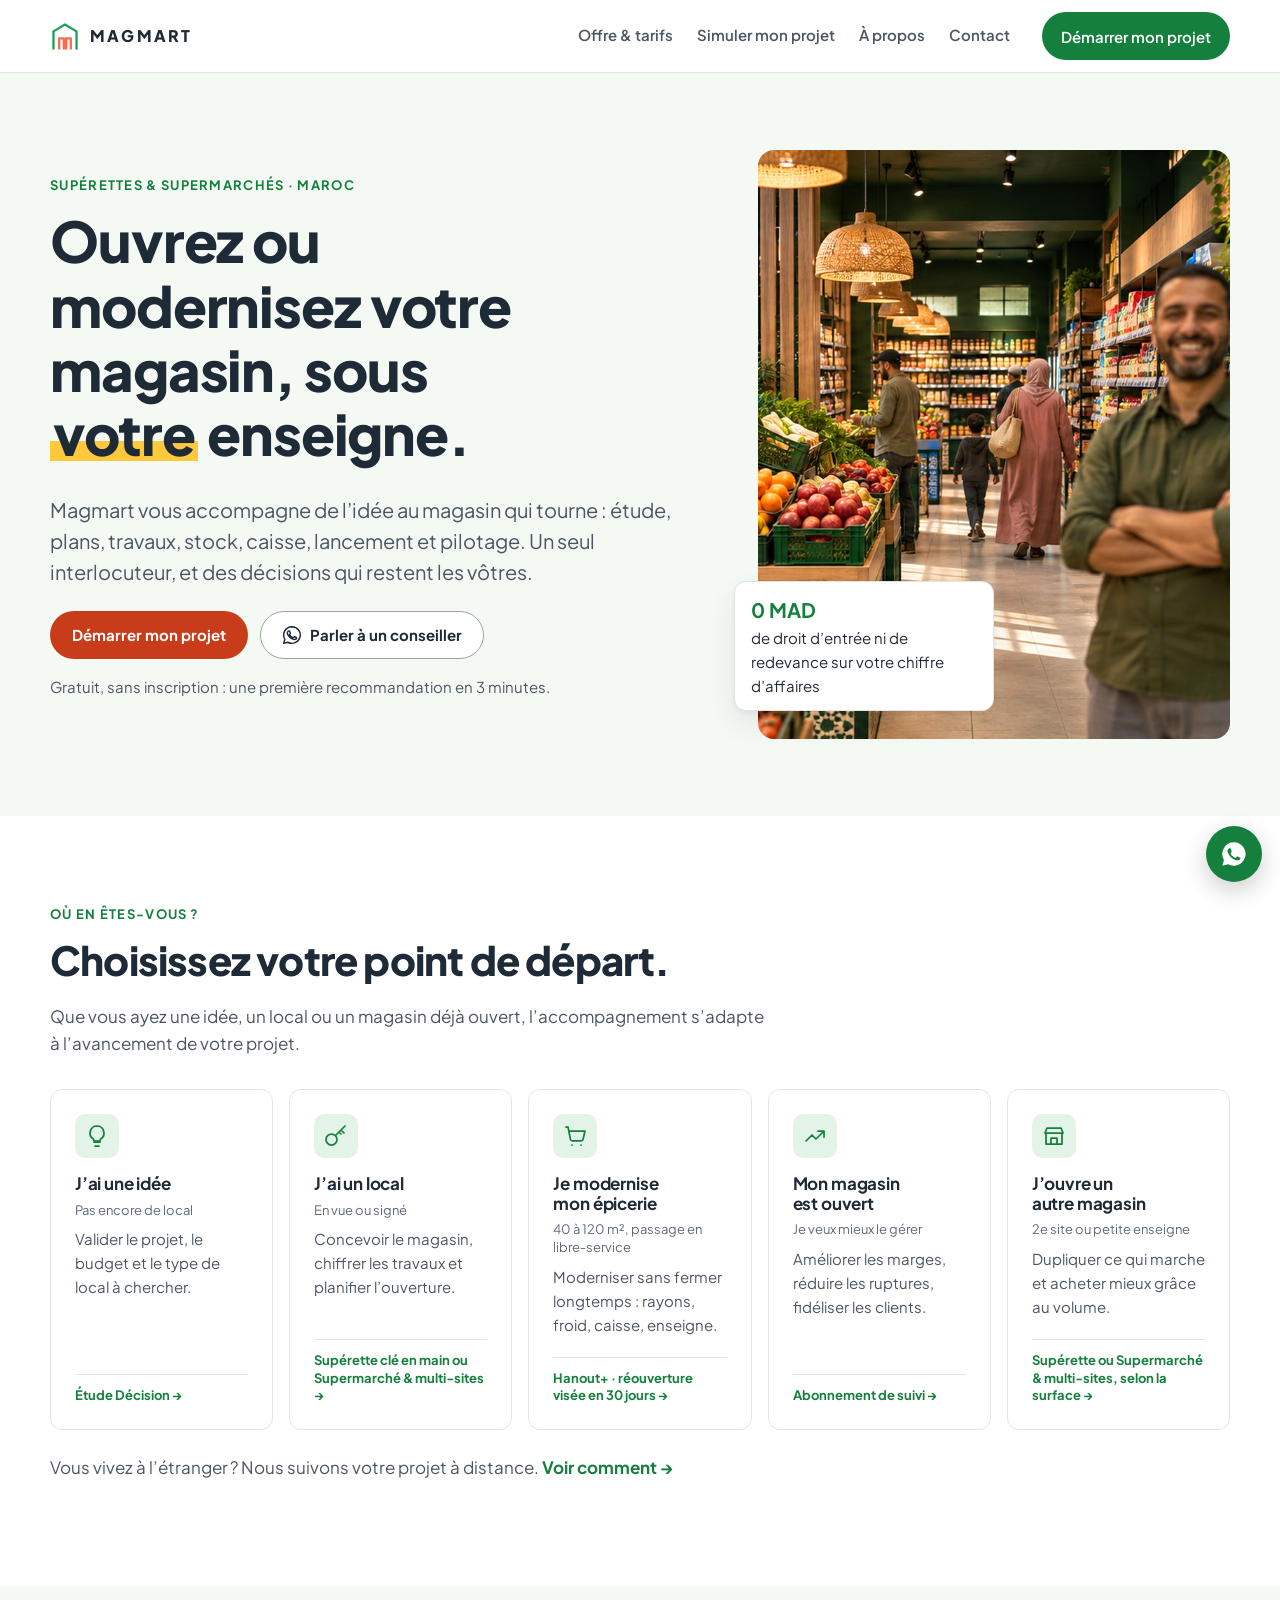
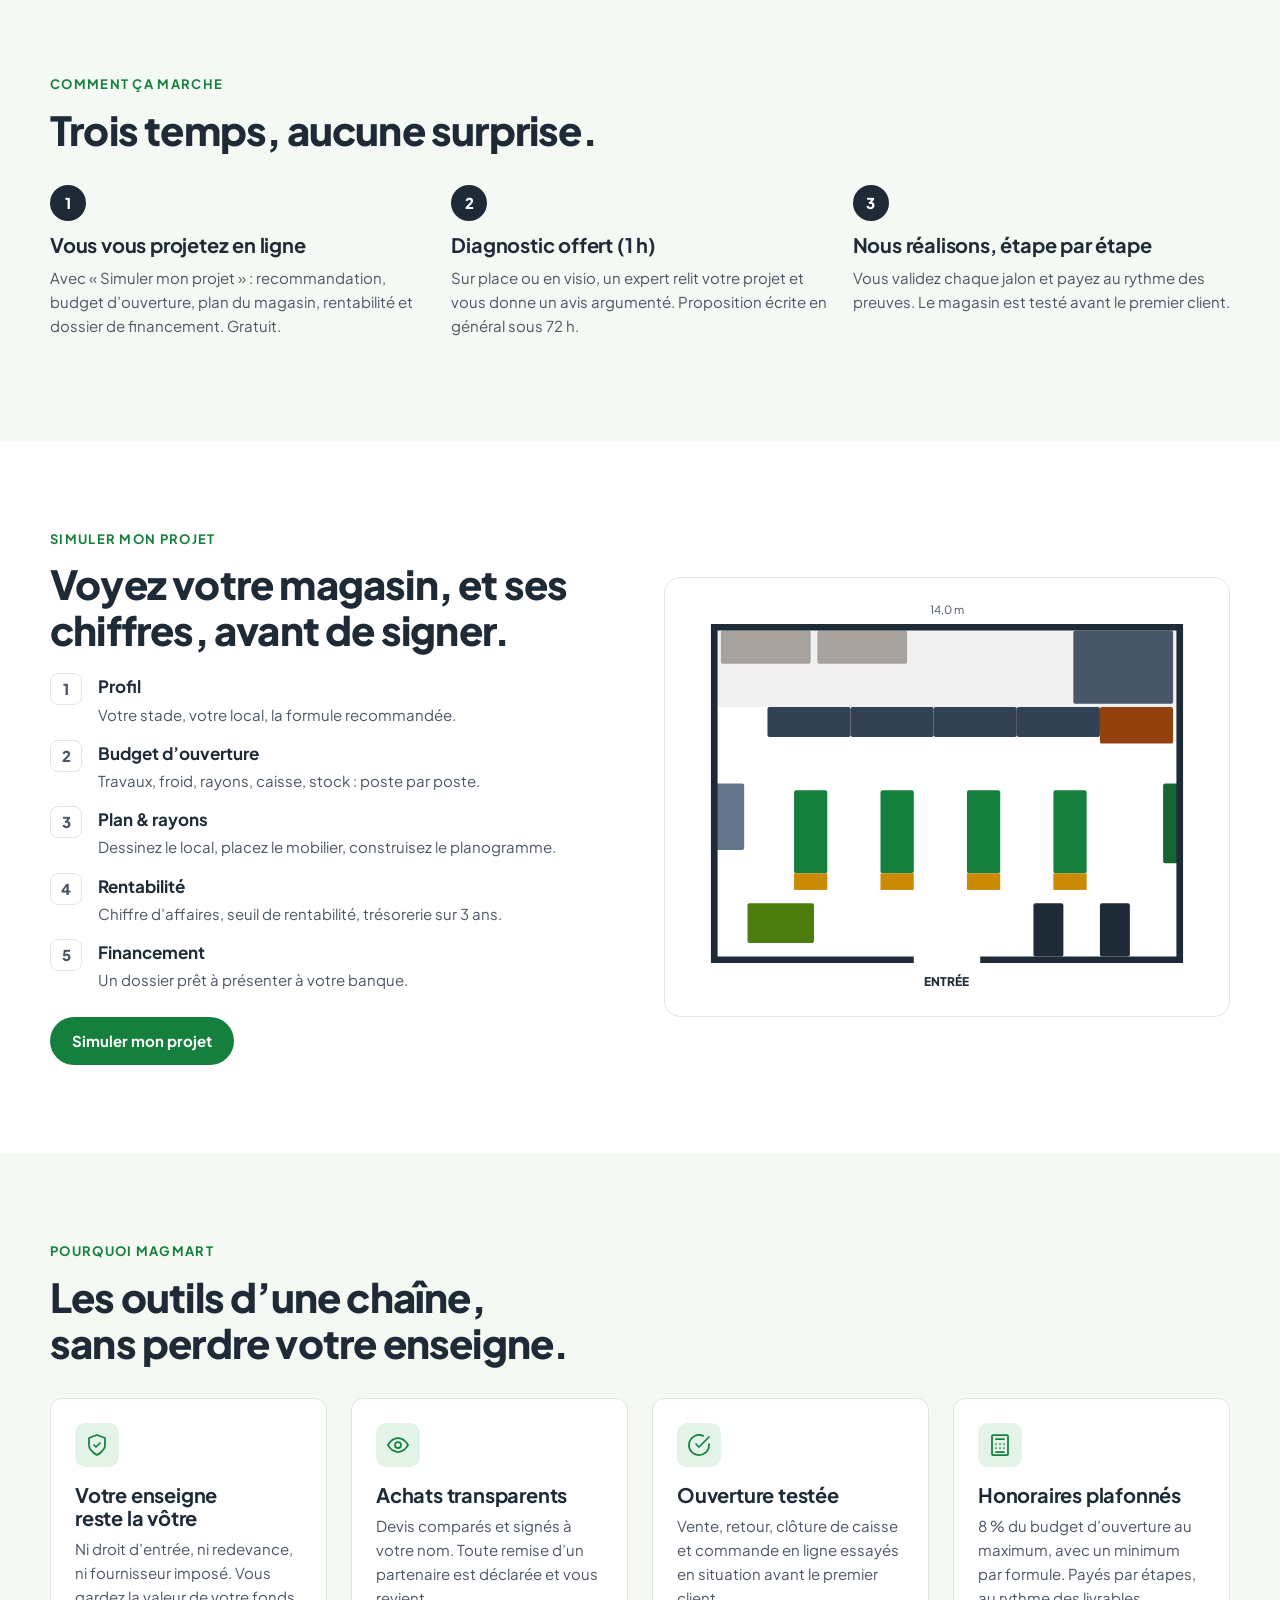
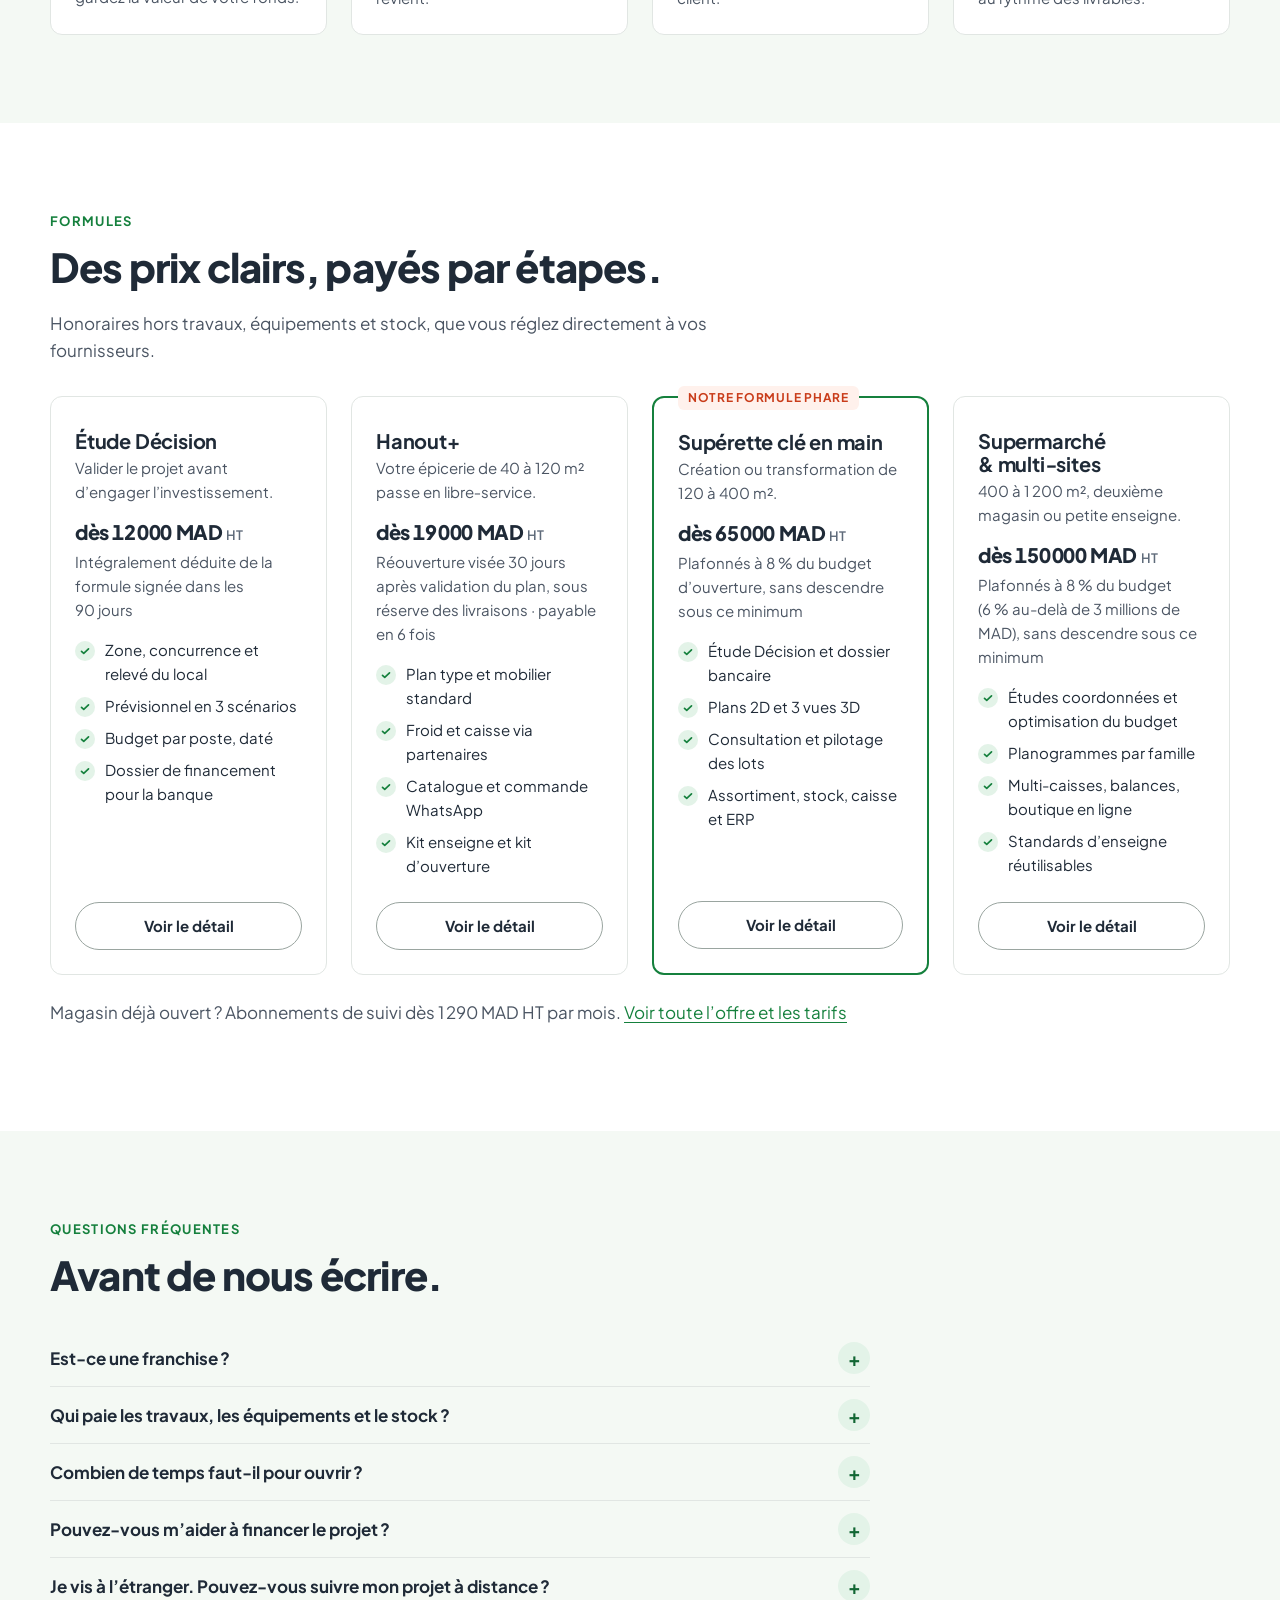
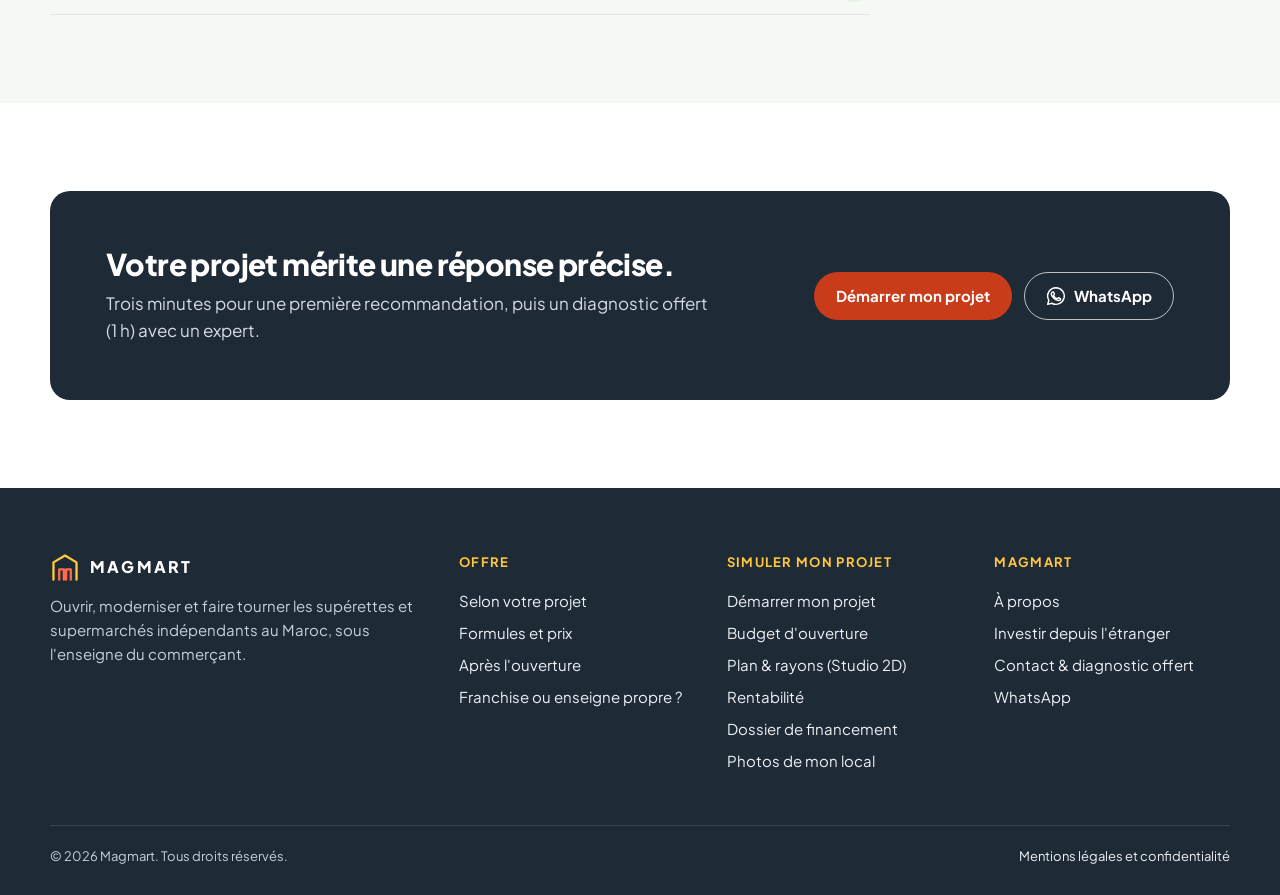
==== commit 2d3b998a: "Ajoute la page « Photos de mon local » et l'export CAO du Studio - photos.html : visite guidée en 15" ====
--- a/index.html
+++ b/index.html
@@ -176,7 +176,7 @@
         <p>Ouvrir, moderniser et faire tourner les supérettes et supermarchés indépendants au Maroc, sous l'enseigne du commerçant.</p>
       </div>
       <div><p class="f-title">Offre</p><a href="offre.html#stades">Selon votre projet</a><a href="offre.html#formules">Formules et prix</a><a href="offre.html#apres">Après l'ouverture</a><a href="franchise-ou-enseigne.html">Franchise ou enseigne propre ?</a></div>
-      <div><p class="f-title">Simuler mon projet</p><a href="demarrer.html">Démarrer mon projet</a><a href="simulateur.html">Budget d'ouverture</a><a href="planificateur.html">Plan & rayons (Studio 2D)</a><a href="exploitation.html">Rentabilité</a><a href="dossier.html">Dossier de financement</a></div>
+      <div><p class="f-title">Simuler mon projet</p><a href="demarrer.html">Démarrer mon projet</a><a href="simulateur.html">Budget d'ouverture</a><a href="planificateur.html">Plan & rayons (Studio 2D)</a><a href="exploitation.html">Rentabilité</a><a href="dossier.html">Dossier de financement</a><a href="photos.html">Photos de mon local</a></div>
       <div><p class="f-title">Magmart</p><a href="a-propos.html">À propos</a><a href="mre.html">Investir depuis l'étranger</a><a href="contact.html">Contact & diagnostic offert</a><a href="#" data-wa>WhatsApp</a></div>
     </div>
     <div class="footer-bottom"><span>© <span data-year>2026</span> Magmart. Tous droits réservés.</span><a href="mentions-legales.html" style="display:inline">Mentions légales et confidentialité</a></div>
--- a/assets/css/outils.css
+++ b/assets/css/outils.css
@@ -420,3 +420,62 @@
 .step-link::after { content: "→"; }
 .hub-cta { display: grid; gap: var(--sp-2); }
 @media (max-height: 760px) { .tool-result, .xsim-out, .dsim-form { position: static; max-height: none; } }
+
+/* ---------- Vue 3D du Studio ---------- */
+.view-head { display: flex; align-items: center; gap: var(--sp-3); padding: var(--sp-3) var(--sp-4) 0; }
+.view3d { padding: var(--sp-2) var(--sp-2) var(--sp-3); }
+.v3d-bar { display: flex; flex-wrap: wrap; gap: var(--sp-2); align-items: center; padding: 0 var(--sp-2) var(--sp-2); }
+.v3d-bar .sep { flex: 1; }
+.v3d-stage { position: relative; }
+.v3d-canvas { width: 100%; height: min(70vh, 640px); min-height: 360px; border-radius: var(--radius-sm); overflow: hidden; background: #eef3ef; touch-action: none; }
+.v3d-canvas canvas { display: block; width: 100% !important; height: 100% !important; }
+.v3d-status { position: absolute; inset: 0; display: grid; place-items: center; margin: 0; font-weight: 700; color: var(--ink-soft); text-align: center; padding: var(--sp-5); }
+.v3d-walkpad { position: absolute; right: 14px; bottom: 14px; display: grid; gap: 8px; }
+.v3d-walkpad button { width: 52px; height: 52px; border-radius: 50%; border: 0; background: rgba(31, 42, 55, .82); color: #fff; font-size: 1.1rem; cursor: pointer; touch-action: none; }
+.v3d-help { padding: var(--sp-2) var(--sp-2) 0; }
+@media print { .view3d { display: none !important; } }
+
+/* ---------- Photos de mon local ---------- */
+.ph-layout { display: grid; grid-template-columns: minmax(0, 1fr) 340px; gap: var(--sp-6); align-items: start; }
+.ph-side { position: sticky; top: 88px; }
+.ph-tips ul { margin: 0; padding-left: 1.1em; display: grid; gap: 6px; font-size: var(--fs-sm); }
+.ph-group { margin-top: var(--sp-6); }
+.ph-gtitle { display: flex; align-items: center; gap: 10px; font-size: var(--fs-lg); margin: 0 0 4px; }
+.ph-glead { color: var(--ink-soft); font-size: var(--fs-sm); margin: 0 0 var(--sp-4); max-width: var(--measure); }
+.ph-grid { display: grid; grid-template-columns: repeat(auto-fill, minmax(260px, 1fr)); gap: var(--sp-4); }
+.ph-slot { background: var(--white); border: 1.5px solid var(--line); border-radius: var(--radius); padding: var(--sp-4); display: grid; gap: var(--sp-3); align-content: start; transition: border-color .2s; }
+.ph-slot.is-done { border-color: var(--green-700); }
+.ph-slot.is-busy { opacity: .6; pointer-events: none; }
+.ph-head { display: grid; grid-template-columns: 56px minmax(0, 1fr) auto; gap: var(--sp-3); align-items: start; }
+.ph-head h3 { font-size: var(--fs-sm); margin: 0 0 2px; line-height: 1.3; }
+.ph-head h3 .badge { font-size: .625rem; padding: 3px 6px; margin-left: 4px; vertical-align: 1px; }
+.ph-head p { font-size: var(--fs-xs); color: var(--ink-soft); margin: 0; }
+.ph-diag { width: 56px; height: 56px; background: var(--mint-50); border-radius: var(--radius-sm); }
+.ph-room { fill: #fff; stroke: var(--ink); stroke-width: 2; stroke-linejoin: round; }
+.ph-door { stroke: var(--coral); stroke-width: 2; stroke-dasharray: 3 2; fill: none; }
+.ph-street { stroke: var(--field); stroke-width: 1.5; stroke-dasharray: 4 3; fill: none; }
+.ph-cone { fill: rgba(30, 158, 90, .22); stroke: var(--green-700); stroke-width: 1; }
+.ph-cam { fill: var(--green-700); }
+.ph-ic { display: grid; place-items: center; width: 56px; height: 56px; border-radius: var(--radius-sm); background: var(--mint-50); color: var(--green-700); }
+.ph-ic .ic { width: 26px; height: 26px; fill: none; stroke: currentColor; stroke-width: 1.75; stroke-linecap: round; stroke-linejoin: round; }
+.ph-state { font-size: var(--fs-xs); font-weight: 800; color: var(--green-700); white-space: nowrap; }
+.ph-thumbs { list-style: none; margin: 0; padding: 0; display: grid; grid-template-columns: repeat(auto-fill, minmax(72px, 1fr)); gap: 6px; }
+.ph-thumbs:empty { display: none; }
+.ph-thumbs li { position: relative; }
+.ph-thumbs img { display: block; width: 100%; height: auto; aspect-ratio: 4 / 3; object-fit: cover; border-radius: 6px; background: var(--mint-50); }
+.ph-del { position: absolute; top: 3px; right: 3px; width: 26px; height: 26px; border-radius: 50%; border: 0; background: rgba(31, 42, 55, .8); color: #fff; font-size: 1rem; line-height: 1; cursor: pointer; }
+.ph-del:focus-visible { box-shadow: var(--focus); outline: none; }
+.ph-actions { display: flex; flex-wrap: wrap; gap: var(--sp-2); }
+.ph-actions label { cursor: pointer; }
+.ph-actions label:focus-within { box-shadow: var(--focus); }
+.ph-actions .ic { width: 18px; height: 18px; fill: none; stroke: currentColor; stroke-width: 1.75; stroke-linecap: round; stroke-linejoin: round; }
+.ph-actions.is-full label { opacity: .45; pointer-events: none; }
+.ph-note summary { font-size: var(--fs-xs); font-weight: 700; color: var(--green-800); cursor: pointer; }
+.ph-note textarea { margin-top: 6px; font-size: var(--fs-sm); min-height: 0; }
+.ph-send .x-fld { margin-bottom: var(--sp-3); }
+.ph-send .consent { display: grid; grid-template-columns: 20px 1fr; gap: var(--sp-3); align-items: start; font-size: var(--fs-xs); color: var(--ink-soft); margin: var(--sp-2) 0 var(--sp-3); }
+.ph-send .consent input { width: 20px; height: 20px; margin-top: 2px; accent-color: var(--green-700); }
+.ph-error { color: var(--danger); background: var(--danger-50); border-radius: var(--radius-sm); padding: 8px 10px; font-size: var(--fs-xs); margin: 0 0 var(--sp-3); }
+.ph-status { margin-top: var(--sp-3); padding: var(--sp-3); border-radius: var(--radius-sm); background: var(--mint-100); color: var(--green-800); font-size: var(--fs-sm); }
+#ph-zip:disabled { opacity: .5; cursor: not-allowed; }
+@media (max-width: 960px) { .ph-layout { grid-template-columns: minmax(0, 1fr); } .ph-side { position: static; } }
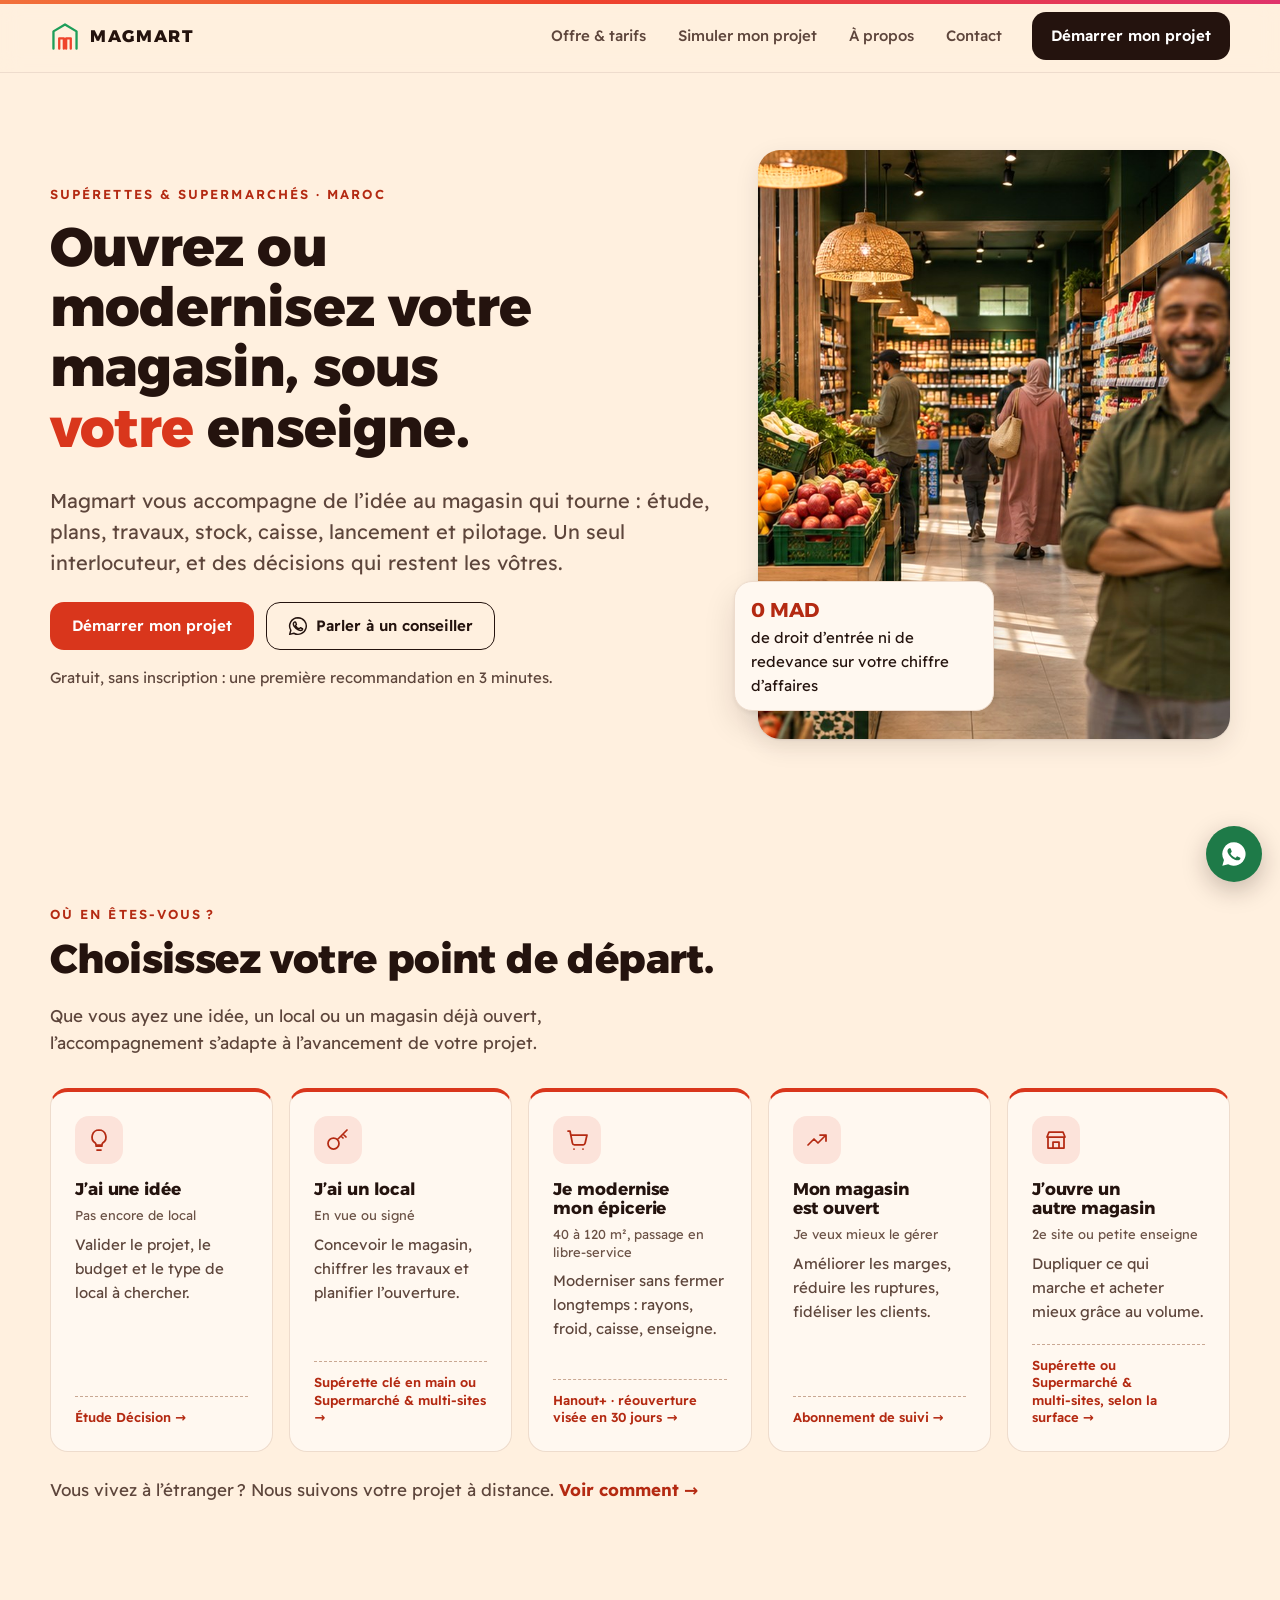
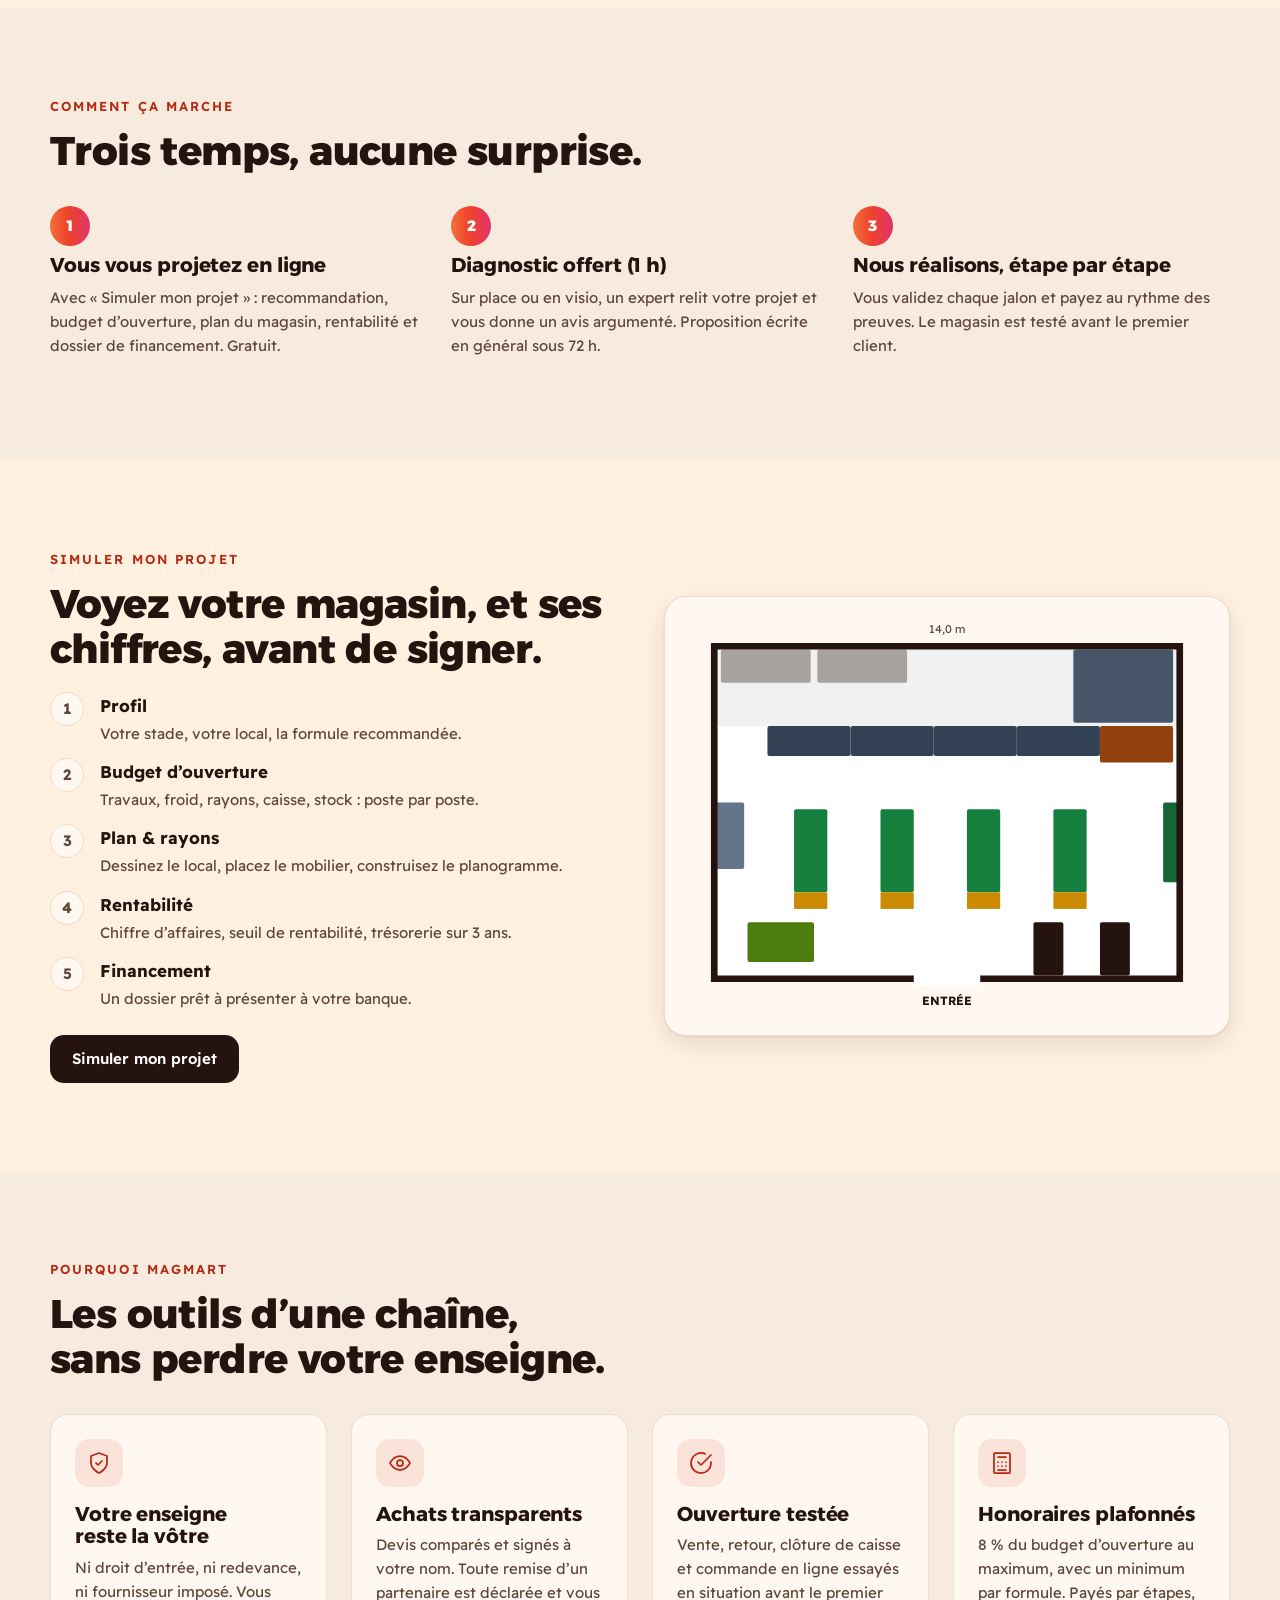
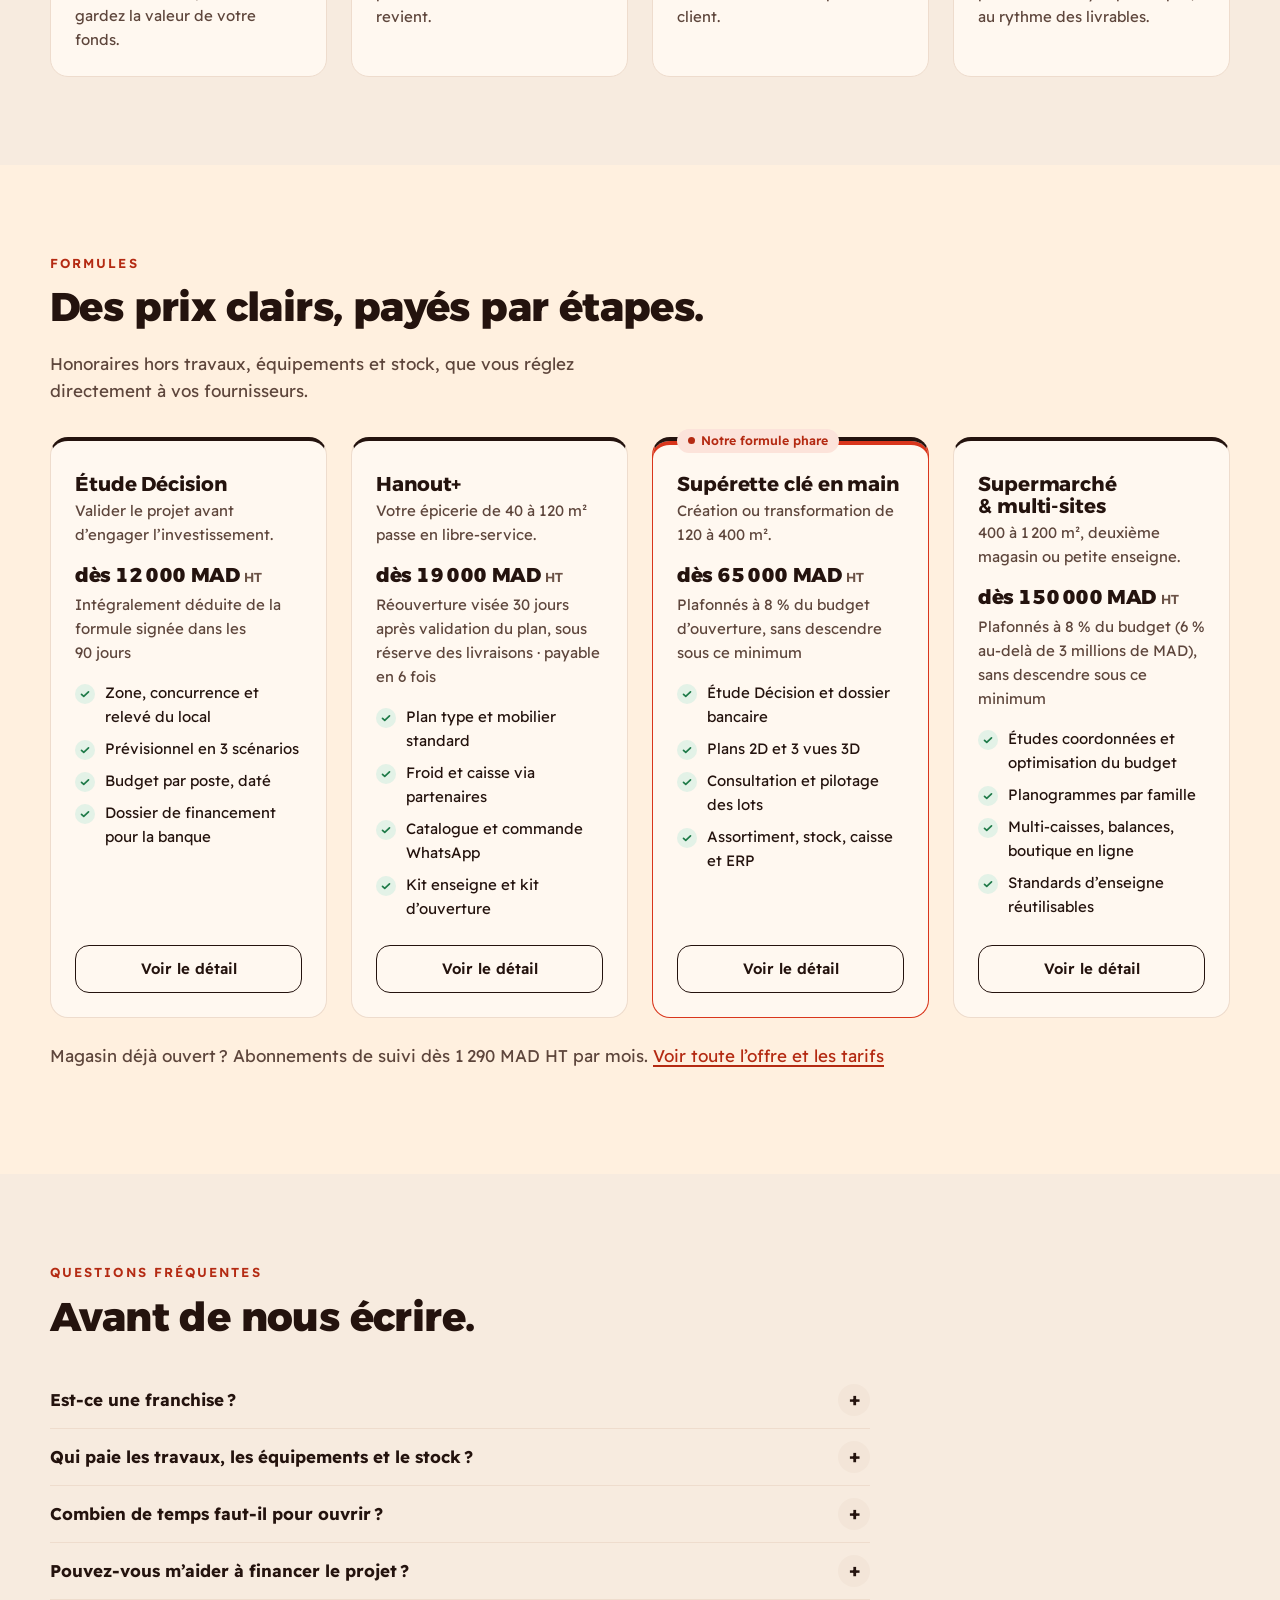
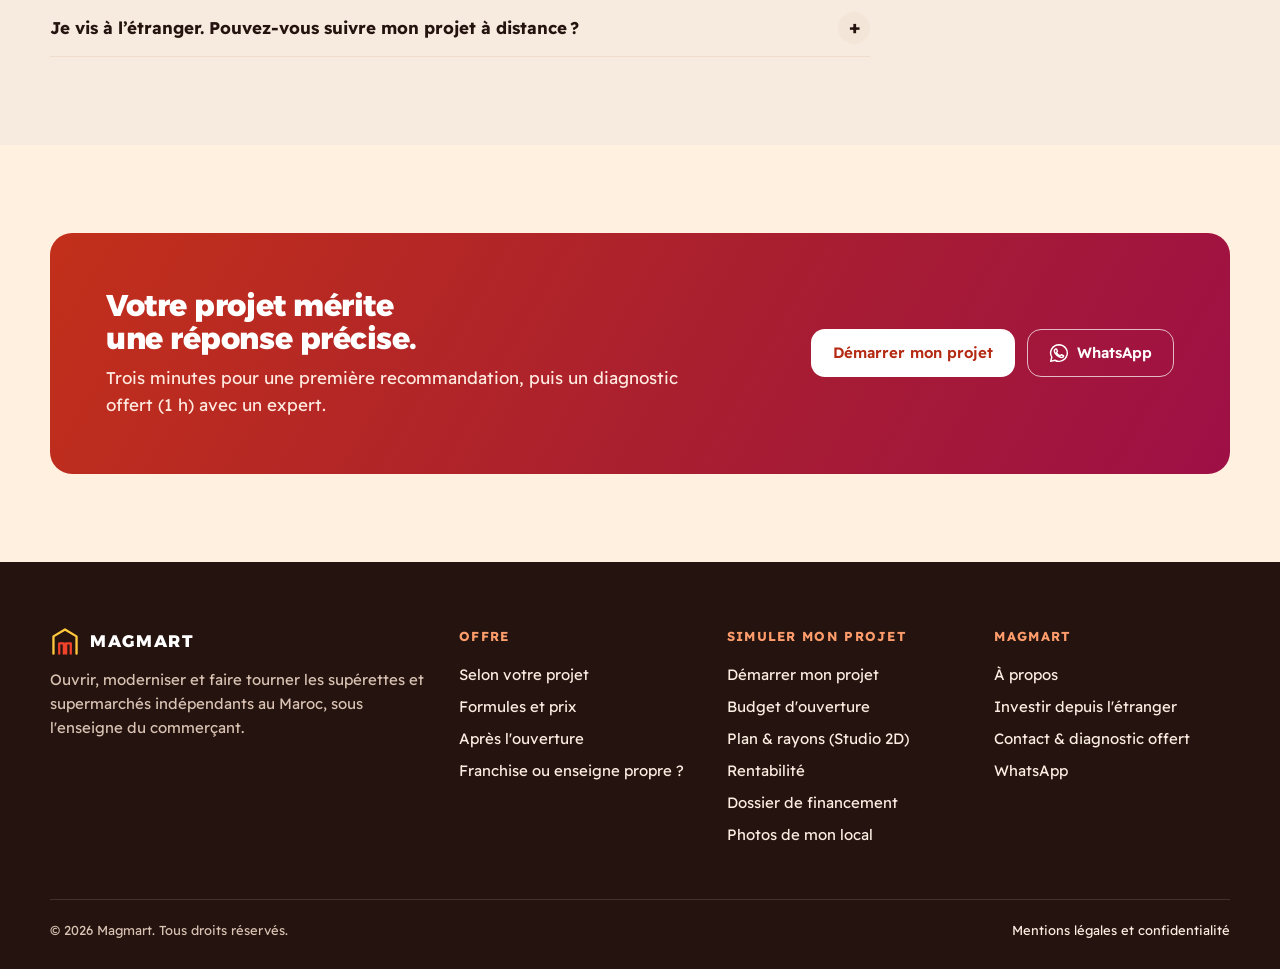
==== commit b97dbfe6: "Aligne le design du site sur le socle visuel de Nirmi - Papier crème, encre brune, polices Alexandri" ====
--- a/index.html
+++ b/index.html
@@ -13,7 +13,7 @@
   <link rel="icon" href="assets/img/favicon.svg" type="image/svg+xml">
   <link rel="preconnect" href="https://fonts.googleapis.com">
   <link rel="preconnect" href="https://fonts.gstatic.com" crossorigin>
-  <link href="https://fonts.googleapis.com/css2?family=Plus+Jakarta+Sans:wght@400;500;600;700;800&display=swap" rel="stylesheet">
+  <link href="https://fonts.googleapis.com/css2?family=Alexandria:wght@600;700;800&family=Readex+Pro:wght@300..700&display=swap" rel="stylesheet">
   <link rel="stylesheet" href="assets/css/style.css">
   <link rel="stylesheet" href="assets/css/outils.css">
 </head>
@@ -21,7 +21,7 @@
 <a class="skip" href="#contenu">Aller au contenu</a>
 <header class="site-header">
   <div class="wrap">
-    <a class="logo" href="index.html" aria-label="Magmart, accueil"><svg viewBox="0 0 26 26" fill="none" stroke-width="2" stroke-linecap="round" stroke-linejoin="round" aria-hidden="true"><path d="M3 24V9l10-6 10 6v15" stroke="#1e9e5a"/><path d="M8 24v-9h4v9M14 24v-9h4v9" stroke="#ff6b4a"/></svg>MAGMART</a>
+    <a class="logo" href="index.html" aria-label="Magmart, accueil"><svg viewBox="0 0 26 26" fill="none" stroke-width="2" stroke-linecap="round" stroke-linejoin="round" aria-hidden="true"><path d="M3 24V9l10-6 10 6v15" stroke="#1e9e5a"/><path d="M8 24v-9h4v9M14 24v-9h4v9" stroke="#ef432b"/></svg>MAGMART</a>
     <button type="button" class="nav-toggle" aria-label="Menu" aria-expanded="false" aria-controls="menu">
       <svg viewBox="0 0 24 24" fill="none" stroke="currentColor" stroke-width="2" aria-hidden="true"><path d="M3 6h18M3 12h18M3 18h18"/></svg>
     </button>
@@ -103,11 +103,11 @@
   <rect x="2.4" y="4.9" width="1" height="2.5" rx=".06" fill="#15803d"/><rect x="5" y="4.9" width="1" height="2.5" rx=".06" fill="#15803d"/><rect x="7.6" y="4.9" width="1" height="2.5" rx=".06" fill="#15803d"/><rect x="10.2" y="4.9" width="1" height="2.5" rx=".06" fill="#15803d"/>
   <rect x="2.4" y="7.4" width="1" height=".5" fill="#ca8a04"/><rect x="5" y="7.4" width="1" height=".5" fill="#ca8a04"/><rect x="7.6" y="7.4" width="1" height=".5" fill="#ca8a04"/><rect x="10.2" y="7.4" width="1" height=".5" fill="#ca8a04"/>
   <rect x="1" y="8.3" width="2" height="1.2" rx=".06" fill="#4d7c0f"/>
-  <rect x="9.6" y="8.3" width=".9" height="1.6" rx=".06" fill="#1f2a37"/><rect x="11.6" y="8.3" width=".9" height="1.6" rx=".06" fill="#1f2a37"/>
-  <polygon points="0,0 14,0 14,10 0,10" fill="none" stroke="#1f2a37" stroke-width=".2"/>
+  <rect x="9.6" y="8.3" width=".9" height="1.6" rx=".06" fill="#24130e"/><rect x="11.6" y="8.3" width=".9" height="1.6" rx=".06" fill="#24130e"/>
+  <polygon points="0,0 14,0 14,10 0,10" fill="none" stroke="#24130e" stroke-width=".2"/>
   <rect x="6" y="9.8" width="2" height=".4" fill="#fff"/>
-  <text x="7" y="10.8" font-size=".36" font-weight="800" text-anchor="middle" fill="#1f2a37" font-family="Plus Jakarta Sans, sans-serif">ENTRÉE</text>
-  <text x="7" y="-.4" font-size=".34" text-anchor="middle" fill="#4b5563" font-family="Plus Jakarta Sans, sans-serif">14,0 m</text>
+  <text x="7" y="10.8" font-size=".36" font-weight="800" text-anchor="middle" fill="#24130e" font-family="Readex Pro, sans-serif">ENTRÉE</text>
+  <text x="7" y="-.4" font-size=".34" text-anchor="middle" fill="#5e463c" font-family="Readex Pro, sans-serif">14,0 m</text>
 </svg></div>
   </div>
 </section>
@@ -172,7 +172,7 @@
   <div class="wrap">
     <div class="footer-grid">
       <div>
-        <a class="logo" href="index.html"><svg viewBox="0 0 26 26" fill="none" stroke-width="2" stroke-linecap="round" stroke-linejoin="round" aria-hidden="true"><path d="M3 24V9l10-6 10 6v15" stroke="#ffc83d"/><path d="M8 24v-9h4v9M14 24v-9h4v9" stroke="#ff6b4a"/></svg>MAGMART</a>
+        <a class="logo" href="index.html"><svg viewBox="0 0 26 26" fill="none" stroke-width="2" stroke-linecap="round" stroke-linejoin="round" aria-hidden="true"><path d="M3 24V9l10-6 10 6v15" stroke="#ffc83d"/><path d="M8 24v-9h4v9M14 24v-9h4v9" stroke="#ef432b"/></svg>MAGMART</a>
         <p>Ouvrir, moderniser et faire tourner les supérettes et supermarchés indépendants au Maroc, sous l'enseigne du commerçant.</p>
       </div>
       <div><p class="f-title">Offre</p><a href="offre.html#stades">Selon votre projet</a><a href="offre.html#formules">Formules et prix</a><a href="offre.html#apres">Après l'ouverture</a><a href="franchise-ou-enseigne.html">Franchise ou enseigne propre ?</a></div>
--- a/assets/css/style.css
+++ b/assets/css/style.css
@@ -1,68 +1,90 @@
 /* MAGMART — système de design et pages éditoriales.
-   Palette « Marché frais ». Règle des couleurs : 70 % blanc/menthe, 20 % encre, 8 % vert, 2 % corail.
-   Le corail est réservé à l'action principale (un seul bouton par écran) ; il ne signale jamais une erreur.
-   Le vert #1e9e5a est décoratif ; tout texte vert utilise --green-700 (5,02:1 sur blanc). */
+   Socle visuel aligné sur Nirmi (papier crème, encre brune, Alexandria et Readex Pro, coins arrondis, pastilles).
+   Le rouge-orangé est réservé aux actions (un bouton principal par écran) et aux liens ; il ne signale jamais une erreur.
+   Le vert Magmart signale ce qui est fait ou validé (étapes, coches, succès) et colore le logo. */
 
 :root {
-  /* Couleurs */
-  --white: #ffffff;
-  --mint-50: #f4f9f4;
-  --mint-100: #e3f3e8;
-  --green: #1e9e5a;
-  --green-700: #15803d;
-  --green-800: #116633;
-  --coral: #ff6b4a;
-  --coral-600: #c93c1a;
-  --coral-700: #a8321a;
-  --coral-50: #fff1ec;
-  --sun: #ffc83d;
-  --sun-50: #fff8e1;
-  --sun-ink: #8a5a00;
-  --ink: #1f2a37;
-  --ink-soft: #4b5563;
-  --ink-mute: #5f6b7a;
-  --line: #e1e6e3;
-  --field: #8f9a94;
+  /* Socle visuel aligné sur Nirmi : papier crème, encre brune, accents chauds.
+     Accent d'action : rouge-orangé Nirmi. Vert Magmart : logo, validations, étapes terminées. */
+  --paper: #fff0df;        /* fond de page */
+  --surface: #fff8f0;      /* cartes, champs */
+  --sable: #f7ebdf;        /* zones teintées */
+  --sable-2: #f3e5d8;
+  --ink: #24130e;
+  --ink-soft: #5e463c;
+  --ink-mute: #6b5246;
+  --line: #eedccd;
+  --line-strong: #c9a893;
+  --field: #9a7b6b;        /* bord des champs : contraste ≥ 3:1 */
+
+  --act: #d9361c;          /* boutons d'action (texte blanc 4,7:1) */
+  --act-hover: #b42a12;
+  --act-ink: #b42a12;      /* liens et textes d'accent */
+  --act-soft: #fce3da;
+  --rose: #b0124f;
+  --rose-soft: #fce0e6;
+  --good: #1e7a48;         /* vert Magmart : succès, étapes faites */
+  --good-ink: #1e5434;
+  --good-soft: #e3f2e7;
+  --brand-green: #1e9e5a;  /* logo */
+  --int: #8a5a00;          /* information, attention douce */
+  --int-soft: #fbebc8;
   --danger: #b42318;
   --danger-50: #fef3f2;
-
-  /* Typographie : 7 tailles, rapport 1,25 */
-  --font: "Plus Jakarta Sans", "Segoe UI", system-ui, -apple-system, Roboto, Arial, sans-serif;
+  --gradient: linear-gradient(90deg, #f2703a 0%, #ef432b 45%, #e0336b 100%);
+
+  /* Typographie : Alexandria (titres) et Readex Pro (texte), comme Nirmi ; 7 tailles, rapport 1,25 */
+  --font: "Readex Pro", "Segoe UI", Tahoma, system-ui, -apple-system, Roboto, Arial, sans-serif;
+  --font-display: "Alexandria", "Readex Pro", "Segoe UI", Tahoma, system-ui, sans-serif;
   --fs-xs: .8125rem;
   --fs-sm: .9375rem;
   --fs-md: 1.0625rem;
   --fs-lg: 1.25rem;
   --fs-xl: clamp(1.5rem, 2.4vw, 1.875rem);
   --fs-2xl: clamp(1.875rem, 3.4vw, 2.5rem);
-  --fs-3xl: clamp(2.25rem, 4.6vw, 3.5rem);
+  --fs-3xl: clamp(2.125rem, 4.4vw, 3.375rem);
   --measure: 62ch;
 
   /* Espacements (base 8) */
   --sp-1: 4px; --sp-2: 8px; --sp-3: 12px; --sp-4: 16px; --sp-5: 24px;
   --sp-6: 32px; --sp-7: 48px; --sp-8: 64px; --sp-9: 96px;
 
-  --radius: 12px;
-  --radius-sm: 8px;
-  --shadow-hover: 0 2px 4px rgba(31, 42, 55, .05), 0 12px 28px rgba(31, 42, 55, .09);
+  --radius: 18px;
+  --radius-sm: 12px;
+  --radius-lg: 22px;
+  --shadow: 0 1px 2px rgba(36, 19, 14, .08), 0 8px 24px rgba(36, 19, 14, .10);
+  --shadow-hover: 0 2px 4px rgba(36, 19, 14, .06), 0 14px 32px rgba(36, 19, 14, .12);
   --wrap: 1180px;
-  --focus: 0 0 0 2px #fff, 0 0 0 4px var(--green-700);
-
-  /* alias historiques utilisés par les outils */
-  --paper: var(--white);
+  --focus: 0 0 0 2px var(--surface), 0 0 0 4px #422c80;
+
+  /* Anciens noms, conservés pour les outils */
+  --white: var(--surface);
+  --mint-50: var(--sable);
+  --mint-100: var(--sable-2);
+  --green: var(--good);
+  --green-700: var(--act-ink);
+  --green-800: var(--act-hover);
+  --coral: var(--act);
+  --coral-600: var(--act);
+  --coral-700: var(--act-hover);
+  --coral-50: var(--act-soft);
+  --sun: #f2c462;
+  --sun-50: var(--int-soft);
+  --sun-ink: var(--int);
   --green-900: var(--ink);
 }
 
 /* ---------- Base ---------- */
 * { box-sizing: border-box; }
 html { scroll-behavior: smooth; -webkit-text-size-adjust: 100%; }
-body { margin: 0; font-family: var(--font); font-size: var(--fs-md); line-height: 1.6; color: var(--ink); background: var(--white); }
+body { margin: 0; font-family: var(--font); font-size: var(--fs-md); line-height: 1.6; color: var(--ink); background: var(--paper); }
 img { max-width: 100%; display: block; }
-a { color: var(--green-700); text-underline-offset: 3px; }
-a:hover { color: var(--green-800); }
-h1, h2, h3, h4 { font-weight: 800; line-height: 1.15; letter-spacing: -.02em; margin: 0 0 .5em; color: var(--ink); }
+a { color: var(--act-ink); text-underline-offset: 3px; text-decoration-thickness: 1.5px; }
+a:hover { color: var(--ink); }
+h1, h2, h3, h4 { font-family: var(--font-display); font-weight: 800; line-height: 1.12; letter-spacing: -.015em; margin: 0 0 .5em; color: var(--ink); }
 h1 { font-size: var(--fs-3xl); }
 h2 { font-size: var(--fs-2xl); }
-h3 { font-size: var(--fs-lg); font-weight: 700; letter-spacing: -.01em; }
+h3 { font-size: var(--fs-lg); font-weight: 700; letter-spacing: -.005em; }
 p { margin: 0 0 1em; }
 small { font-size: var(--fs-xs); }
 :focus-visible { outline: none; box-shadow: var(--focus); border-radius: 4px; }
@@ -75,13 +97,13 @@
 [hidden] { display: none !important; }
 
 .wrap { width: min(100% - 32px, var(--wrap)); margin-inline: auto; }
-.eyebrow { display: block; margin-bottom: var(--sp-3); font-size: var(--fs-xs); font-weight: 700; letter-spacing: .1em; text-transform: uppercase; color: var(--green-700); }
+.eyebrow { display: block; margin-bottom: var(--sp-3); font-size: var(--fs-xs); font-weight: 600; letter-spacing: .16em; text-transform: uppercase; color: var(--act-ink); }
 .lead { font-size: var(--fs-lg); line-height: 1.55; color: var(--ink-soft); max-width: var(--measure); }
 .muted { color: var(--ink-soft); }
-.hl { background: linear-gradient(transparent 62%, var(--sun) 62%, var(--sun) 90%, transparent 90%); padding: 0 .06em; }
+.hl { color: var(--act); }
 .section { padding-block: clamp(56px, 7vw, 88px); }
 .section--mint { background: var(--mint-50); }
-.section--paper { background: var(--white); }
+.section--paper { background: var(--paper); }
 .section-head { max-width: 720px; margin-bottom: var(--sp-6); }
 .section-head p { color: var(--ink-soft); max-width: var(--measure); }
 .center { text-align: center; margin-inline: auto; }
@@ -89,26 +111,28 @@
 
 /* ---------- Icônes (une seule famille, trait 1,75) ---------- */
 .ic { width: 24px; height: 24px; flex: none; stroke: currentColor; fill: none; stroke-width: 1.75; stroke-linecap: round; stroke-linejoin: round; }
-.ic-tile { display: inline-grid; place-items: center; width: 44px; height: 44px; border-radius: 10px; background: var(--mint-100); color: var(--green-700); }
-
-/* ---------- Boutons : primary (corail, un par écran) · secondary (vert) · ghost ---------- */
+.ic-tile { display: inline-grid; place-items: center; width: 48px; height: 48px; border-radius: 14px; background: var(--act-soft); color: var(--act-ink); }
+
+/* ---------- Boutons : primary (rouge-orangé, un par écran) · secondary (encre) · ghost (contour) ---------- */
 .btn {
   display: inline-flex; align-items: center; justify-content: center; gap: .5em;
-  min-height: 48px; padding: 0 1.4em; border-radius: 999px; border: 1.5px solid transparent;
-  font: 700 var(--fs-sm)/1.2 var(--font); text-decoration: none; white-space: nowrap; cursor: pointer;
+  min-height: 48px; padding: 0 1.4em; border-radius: 14px; border: 1.5px solid transparent;
+  font: 600 var(--fs-sm)/1.2 var(--font); text-decoration: none; white-space: nowrap; cursor: pointer;
   transition: background .18s, color .18s, border-color .18s, box-shadow .18s;
 }
 .btn .ic { width: 20px; height: 20px; }
-.btn--primary { background: var(--coral-600); color: #fff; }
-.btn--primary:hover { background: var(--coral-700); color: #fff; }
-.btn--secondary, .btn--green, .btn--wa { background: var(--green-700); color: #fff; }
-.btn--secondary:hover, .btn--green:hover, .btn--wa:hover { background: var(--green-800); color: #fff; }
-.btn--ghost { background: var(--white); color: var(--ink); border-color: #9aa5a0; }
-.btn--ghost:hover { border-color: var(--green-700); color: var(--green-800); }
+.btn--primary { background: var(--act); color: #fff; }
+.btn--primary:hover { background: var(--act-hover); color: #fff; }
+.btn--secondary, .btn--green { background: var(--ink); color: #fff; }
+.btn--wa { background: var(--good); color: #fff; }
+.btn--secondary:hover, .btn--green:hover { background: #4a2e24; color: #fff; }
+.btn--wa:hover { background: var(--good-ink); color: #fff; }
+.btn--ghost { background: transparent; color: var(--ink); border-color: var(--ink); }
+.btn--ghost:hover { background: var(--ink); color: #fff; }
 .btn--sm { min-height: 40px; padding: 0 1.1em; font-size: var(--fs-xs); }
 .btn--block { width: 100%; }
 .btn-sm { min-height: 40px; padding: 0 1.1em; font-size: var(--fs-xs); }
-.btn-danger { background: var(--white); color: var(--danger); border-color: #e4a39b; }
+.btn-danger { background: transparent; color: var(--danger); border-color: #e4a39b; }
 .btn-row { display: flex; flex-wrap: wrap; gap: var(--sp-3); align-items: center; }
 .link-arrow { font-weight: 700; text-decoration: none; }
 .link-arrow::after { content: " →"; }
@@ -117,8 +141,8 @@
 .card { background: var(--white); border: 1px solid var(--line); border-radius: var(--radius); padding: var(--sp-5); }
 a.card, .card--link { color: inherit; text-decoration: none; transition: box-shadow .18s, border-color .18s; }
 a.card:not(.stage):not(.hub-step) { display: block; }
-a.card:hover, .card--link:hover { box-shadow: var(--shadow-hover); border-color: #cdd6d0; color: inherit; }
-.card--featured { border: 2px solid var(--green-700); }
+a.card:hover, .card--link:hover { box-shadow: var(--shadow-hover); border-color: var(--line-strong); color: inherit; }
+.card--featured { border: 1.5px solid var(--act); box-shadow: inset 0 4px 0 var(--act); }
 .card h3 { margin-bottom: var(--sp-2); }
 .card p { color: var(--ink-soft); font-size: var(--fs-sm); margin: 0; }
 .grid { display: grid; gap: var(--sp-5); grid-template-columns: minmax(0, 1fr); }
@@ -130,16 +154,17 @@
 @media (max-width: 760px) { .grid-2, .grid-3, .grid-4, .grid-5 { grid-template-columns: 1fr; } }
 
 /* ---------- Badge ---------- */
-.badge { display: inline-block; font: 700 .75rem/1 var(--font); letter-spacing: .06em; text-transform: uppercase; padding: 6px 10px; border-radius: 6px; background: var(--mint-100); color: var(--green-800); }
+.badge { display: inline-flex; align-items: center; gap: 6px; font: 600 .78rem/1 var(--font); padding: 6px 11px; border-radius: 999px; background: var(--good-soft); color: var(--good-ink); }
+.badge::before { content: ""; width: 7px; height: 7px; border-radius: 50%; background: currentColor; flex: none; }
 .badge--info { background: var(--sun-50); color: var(--sun-ink); }
-.badge--accent { background: var(--coral-50); color: var(--coral-600); }
+.badge--accent { background: var(--act-soft); color: var(--act-ink); }
 
 /* ---------- Listes ---------- */
 .checklist { list-style: none; padding: 0; margin: 0 0 var(--sp-4); }
 .checklist li { position: relative; padding-left: 30px; margin-bottom: var(--sp-2); font-size: var(--fs-sm); }
 .checklist li::before {
   content: ""; position: absolute; left: 0; top: .2em; width: 20px; height: 20px; border-radius: 50%;
-  background: var(--mint-100) url("data:image/svg+xml,%3Csvg xmlns='http://www.w3.org/2000/svg' viewBox='0 0 20 20'%3E%3Cpath d='M5 10.5l3.2 3L15 7' fill='none' stroke='%2315803d' stroke-width='2.4' stroke-linecap='round' stroke-linejoin='round'/%3E%3C/svg%3E") center/14px no-repeat;
+  background: var(--good-soft) url("data:image/svg+xml,%3Csvg xmlns='http://www.w3.org/2000/svg' viewBox='0 0 20 20'%3E%3Cpath d='M5 10.5l3.2 3L15 7' fill='none' stroke='%231e7a48' stroke-width='2.4' stroke-linecap='round' stroke-linejoin='round'/%3E%3C/svg%3E") center/14px no-repeat;
 }
 
 /* ---------- Champs ---------- */
@@ -151,14 +176,14 @@
 .form label, .lbl { display: block; font-size: var(--fs-sm); font-weight: 600; margin-bottom: 6px; color: var(--ink); }
 .form input, .form select, .form textarea, .field {
   width: 100%; min-height: 44px; padding: 10px 14px; border: 1.5px solid var(--field); border-radius: var(--radius-sm);
-  font: inherit; font-size: var(--fs-md); background: #fff; color: var(--ink);
+  font: inherit; font-size: var(--fs-md); background: var(--surface); color: var(--ink);
 }
 .form textarea { min-height: 110px; }
-.form input:focus, .form select:focus, .form textarea:focus, .field:focus { border-color: var(--green-700); box-shadow: var(--focus); outline: none; }
+.form input:focus, .form select:focus, .form textarea:focus, .field:focus { border-color: var(--ink); box-shadow: var(--focus); outline: none; }
 .form .help { display: block; font-size: var(--fs-xs); color: var(--ink-soft); margin-top: 4px; }
 .form .consent { display: grid; grid-template-columns: 20px 1fr; gap: var(--sp-3); align-items: start; font-size: var(--fs-xs); font-weight: 400; color: var(--ink-soft); }
-.form .consent input { width: 20px; min-height: 20px; height: 20px; margin-top: 2px; accent-color: var(--green-700); flex: none; }
-.form-status { grid-column: 1 / -1; padding: var(--sp-4); border-radius: var(--radius-sm); background: var(--mint-100); color: var(--green-800); font-weight: 600; }
+.form .consent input { width: 20px; min-height: 20px; height: 20px; margin-top: 2px; accent-color: var(--act); flex: none; }
+.form-status { grid-column: 1 / -1; padding: var(--sp-4); border-radius: var(--radius-sm); background: var(--good-soft); color: var(--good-ink); font-weight: 600; }
 @media (max-width: 620px) { .form, .form fieldset { grid-template-columns: minmax(0, 1fr); } }
 
 /* Choix segmenté (toujours dans un fieldset) */
@@ -166,9 +191,9 @@
 .seg legend { width: 100%; font-weight: 600; font-size: var(--fs-sm); margin-bottom: var(--sp-2); padding: 0; }
 .seg label { position: relative; margin: 0; }
 .seg input { position: absolute; opacity: 0; pointer-events: none; }
-.seg span { display: inline-flex; align-items: center; min-height: 40px; padding: 0 14px; border: 1.5px solid var(--field); border-radius: 999px; font-size: var(--fs-sm); font-weight: 600; cursor: pointer; color: var(--ink); background: #fff; }
-.seg span:hover { border-color: var(--green-700); }
-.seg input:checked + span { background: var(--green-700); border-color: var(--green-700); color: #fff; }
+.seg span { display: inline-flex; align-items: center; min-height: 40px; padding: 0 14px; border: 1.5px solid var(--field); border-radius: 999px; font-size: var(--fs-sm); font-weight: 600; cursor: pointer; color: var(--ink); background: var(--surface); }
+.seg span:hover { border-color: var(--ink); }
+.seg input:checked + span { background: var(--ink); border-color: var(--ink); color: #fff; }
 .seg input:focus-visible + span { box-shadow: var(--focus); }
 
 /* ---------- Tableau ---------- */
@@ -176,54 +201,57 @@
 table { border-collapse: collapse; width: 100%; font-size: var(--fs-sm); }
 .table-wrap table { min-width: 640px; }
 th, td { text-align: left; padding: 12px 16px; border-bottom: 1px solid var(--line); vertical-align: top; }
-th { background: var(--mint-50); font-size: var(--fs-xs); letter-spacing: .06em; text-transform: uppercase; color: var(--ink-soft); }
+th { background: var(--sable); font-size: var(--fs-xs); letter-spacing: .1em; text-transform: uppercase; color: var(--ink-soft); }
 th span { display: block; font-weight: 500; text-transform: none; letter-spacing: 0; }
 tr:last-child td { border-bottom: 0; }
-td.yes { color: var(--green-700); font-weight: 700; }
+td.yes { color: var(--good); font-weight: 700; }
 td.part { color: var(--sun-ink); }
 td.no { color: var(--ink-mute); }
-.col-us { background: #f0faf3; }
-th.col-us { background: var(--green-700); color: #fff; }
+.col-us { background: #fff4ec; }
+th.col-us { background: var(--ink); color: #fff; }
 td.price-cell { white-space: nowrap; font-weight: 700; text-align: right; }
 .card td.price-cell { white-space: normal; }
 
 /* ---------- Alerte ---------- */
-.alert { display: flex; gap: var(--sp-3); padding: var(--sp-3) var(--sp-4); border-radius: var(--radius-sm); font-size: var(--fs-sm); background: var(--mint-100); color: var(--green-800); }
+.alert { display: flex; gap: var(--sp-3); padding: var(--sp-3) var(--sp-4); border-radius: var(--radius-sm); font-size: var(--fs-sm); background: var(--good-soft); color: var(--good-ink); }
 .alert--info { background: var(--sun-50); color: var(--sun-ink); }
 .alert--danger { background: var(--danger-50); color: var(--danger); }
 
 /* ---------- En-tête ---------- */
-.site-header { position: sticky; top: 0; z-index: 50; background: rgba(255, 255, 255, .96); backdrop-filter: blur(10px); border-bottom: 1px solid var(--line); }
+.site-header { position: sticky; top: 0; z-index: 50; background: rgba(255, 240, 223, .94); backdrop-filter: blur(10px); border-bottom: 1px solid var(--line); }
+.site-header::before { content: ""; position: absolute; inset: 0 0 auto; height: 4px; background: var(--gradient); }
 .site-header .wrap { display: flex; align-items: center; justify-content: space-between; height: 72px; gap: var(--sp-5); }
-.logo { display: inline-flex; align-items: center; gap: 10px; color: var(--ink); text-decoration: none; font-weight: 800; letter-spacing: .14em; font-size: 1rem; }
+.logo { display: inline-flex; align-items: center; gap: 10px; color: var(--ink); text-decoration: none; font-family: var(--font-display); font-weight: 800; letter-spacing: .1em; font-size: 1.05rem; }
 .logo svg { width: 30px; height: 30px; }
-.nav { display: flex; align-items: center; gap: var(--sp-5); }
-.nav a { color: var(--ink-soft); text-decoration: none; font-size: var(--fs-sm); font-weight: 600; padding: 6px 0; border-bottom: 2px solid transparent; }
-.nav a:hover { color: var(--ink); }
-.nav a[aria-current="page"] { color: var(--ink); border-bottom-color: var(--green-700); }
-.nav .btn { border-bottom: 0; padding: 0 1.2em; margin-left: var(--sp-2); }
+.nav { display: flex; align-items: center; gap: var(--sp-1); }
+.nav a { color: var(--ink-soft); text-decoration: none; font-size: var(--fs-sm); font-weight: 500; padding: 8px 14px; border-radius: 999px; }
+.nav a:hover { color: var(--ink); background: var(--sable-2); }
+.nav a[aria-current="page"] { color: #fff; background: var(--ink); }
+.nav .btn { padding: 0 1.2em; margin-left: var(--sp-3); border-radius: 14px; font-weight: 600; }
 .nav .btn--primary, .nav .btn--secondary { color: #fff; }
 .nav .btn--ghost { color: var(--ink); }
+.nav .btn--ghost:hover { color: #fff; background: var(--ink); }
 .nav-toggle { display: none; background: none; border: 0; color: var(--ink); width: 44px; height: 44px; cursor: pointer; border-radius: 8px; }
 .nav-toggle svg { width: 26px; height: 26px; }
 @media (max-width: 1080px) {
   .nav-toggle { display: grid; place-items: center; }
-  .nav { position: absolute; top: 72px; left: 0; right: 0; flex-direction: column; align-items: stretch; gap: 0; background: var(--white); padding: var(--sp-2) var(--sp-4) var(--sp-5); display: none; border-bottom: 1px solid var(--line); box-shadow: var(--shadow-hover); }
+  .nav { position: absolute; top: 72px; left: 0; right: 0; flex-direction: column; align-items: stretch; gap: 0; background: var(--paper); padding: var(--sp-2) var(--sp-4) var(--sp-5); display: none; border-bottom: 1px solid var(--line); box-shadow: var(--shadow-hover); }
   .nav.open { display: flex; }
-  .nav a { padding: 14px 4px; border-bottom: 1px solid var(--line); }
-  .nav a[aria-current="page"] { border-bottom-color: var(--line); color: var(--green-700); }
+  .nav a { padding: 14px 4px; border-bottom: 1px solid var(--line); border-radius: 0; }
+  .nav a:hover { background: none; }
+  .nav a[aria-current="page"] { border-bottom-color: var(--line); color: var(--act-ink); background: none; }
   .nav .btn { margin: var(--sp-4) 0 0; }
 }
 
 /* ---------- Hero (accueil) ---------- */
-.hero { background: var(--mint-50); padding-block: clamp(40px, 6vw, 80px); overflow: hidden; }
+.hero { background: var(--paper); padding-block: clamp(40px, 6vw, 80px); overflow: hidden; }
 .hero-grid { display: grid; grid-template-columns: 7fr 5fr; gap: var(--sp-7); align-items: center; }
 .hero h1 { max-width: 15ch; }
 .hero .lead { margin-bottom: var(--sp-5); }
 .hero-media { position: relative; }
-.hero-media img { width: 100%; height: auto; aspect-ratio: 4 / 5; object-fit: cover; object-position: 72% center; border-radius: 16px; filter: saturate(1.05) brightness(1.06); }
+.hero-media img { width: 100%; height: auto; aspect-ratio: 4 / 5; object-fit: cover; object-position: 72% center; border-radius: var(--radius-lg); filter: saturate(1.05) brightness(1.04); box-shadow: var(--shadow); }
 .hero-media .hero-note { position: absolute; left: -24px; bottom: 28px; background: var(--white); border: 1px solid var(--line); border-radius: var(--radius); padding: var(--sp-3) var(--sp-4); box-shadow: var(--shadow-hover); font-size: var(--fs-sm); max-width: 260px; }
-.hero-media .hero-note b { display: block; font-size: var(--fs-lg); color: var(--green-700); }
+.hero-media .hero-note b { display: block; font-family: var(--font-display); font-size: var(--fs-lg); color: var(--act-ink); }
 .hero-sub { margin-top: var(--sp-4); font-size: var(--fs-sm); color: var(--ink-soft); }
 @media (max-width: 900px) {
   .hero-grid { grid-template-columns: 1fr; gap: var(--sp-6); }
@@ -233,19 +261,19 @@
 
 /* ---------- Tuiles de stade ---------- */
 .stages { display: grid; grid-template-columns: repeat(5, minmax(0, 1fr)); gap: var(--sp-4); }
-.stage { display: flex; flex-direction: column; gap: var(--sp-2); min-height: 100%; }
+.stage { display: flex; flex-direction: column; gap: var(--sp-2); min-height: 100%; border-top: 4px solid var(--act); }
 .stage .ic-tile { margin-bottom: var(--sp-2); }
 .stage h3 { font-size: var(--fs-md); margin: 0; }
 .stage .sub { font-size: var(--fs-xs); color: var(--ink-mute); }
 .stage p { flex: 1; }
-.stage .to { margin-top: var(--sp-3); padding-top: var(--sp-3); border-top: 1px solid var(--line); font-size: var(--fs-xs); font-weight: 700; color: var(--green-700); }
+.stage .to { margin-top: var(--sp-3); padding-top: var(--sp-3); border-top: 1px dashed var(--line-strong); font-size: var(--fs-xs); font-weight: 600; color: var(--act-ink); }
 @media (max-width: 1060px) { .stages { grid-template-columns: repeat(2, minmax(0, 1fr)); } }
 @media (max-width: 560px) { .stages { grid-template-columns: 1fr; } }
 
 /* ---------- Étapes numérotées ---------- */
 .steps { display: grid; grid-template-columns: repeat(3, minmax(0, 1fr)); gap: var(--sp-5); counter-reset: st; }
 .step { counter-increment: st; position: relative; padding-top: var(--sp-7); }
-.step::before { content: counter(st); position: absolute; top: 0; left: 0; display: grid; place-items: center; width: 36px; height: 36px; border-radius: 50%; background: var(--ink); color: #fff; font-weight: 800; font-size: var(--fs-sm); }
+.step::before { content: counter(st); position: absolute; top: 0; left: 0; display: grid; place-items: center; width: 40px; height: 40px; border-radius: 50%; background: var(--gradient); color: #fff; font-family: var(--font-display); font-weight: 800; font-size: var(--fs-sm); }
 .step h3 { font-size: var(--fs-lg); }
 .step p { color: var(--ink-soft); font-size: var(--fs-sm); }
 @media (max-width: 760px) { .steps { grid-template-columns: 1fr; } }
@@ -255,10 +283,10 @@
 @media (max-width: 900px) { .split { grid-template-columns: 1fr; gap: var(--sp-6); } }
 .toollist { list-style: none; padding: 0; margin: 0 0 var(--sp-5); display: grid; gap: var(--sp-3); }
 .toollist li { display: flex; gap: var(--sp-4); align-items: flex-start; }
-.toollist .n { flex: none; display: grid; place-items: center; width: 32px; height: 32px; border-radius: 8px; background: var(--white); border: 1px solid var(--line); font-weight: 800; font-size: var(--fs-sm); }
+.toollist .n { flex: none; display: grid; place-items: center; width: 34px; height: 34px; border-radius: 50%; background: var(--surface); border: 1px solid var(--line); font-weight: 800; font-size: var(--fs-sm); }
 .toollist b { display: block; }
 .toollist span { font-size: var(--fs-sm); color: var(--ink-soft); }
-.mock { background: var(--white); border: 1px solid var(--line); border-radius: 16px; padding: var(--sp-4); }
+.mock { background: var(--surface); border: 1px solid var(--line); border-radius: var(--radius-lg); box-shadow: var(--shadow); padding: var(--sp-4); }
 .mock svg { width: 100%; height: auto; display: block; }
 
 /* ---------- Formules ---------- */
@@ -266,10 +294,10 @@
 .pack .badge { align-self: flex-start; margin-bottom: var(--sp-3); }
 .pack h3 { margin-bottom: var(--sp-1); }
 .pack .for { font-size: var(--fs-sm); color: var(--ink-soft); min-height: 3.2em; }
-.price { font-size: var(--fs-xl); font-weight: 800; letter-spacing: -.02em; margin: var(--sp-3) 0 2px; white-space: nowrap; }
+.price { font-family: var(--font-display); font-size: var(--fs-xl); font-weight: 800; letter-spacing: -.02em; margin: var(--sp-3) 0 2px; white-space: nowrap; }
 .price small { font-size: var(--fs-xs); font-weight: 600; letter-spacing: 0; color: var(--ink-mute); }
 .price-note { font-size: var(--fs-xs); color: var(--ink-mute); margin-bottom: var(--sp-4); }
-.pack { position: relative; padding-top: var(--sp-6); }
+.pack { position: relative; padding-top: var(--sp-6); border-top: 4px solid var(--ink); }
 .pack .badge { position: absolute; top: -12px; left: var(--sp-5); margin: 0; }
 .pack .price { font-size: var(--fs-lg); white-space: normal; }
 .card .price-note { margin-bottom: var(--sp-4); }
@@ -282,8 +310,8 @@
 .faq details { border-bottom: 1px solid var(--line); }
 .faq summary { cursor: pointer; list-style: none; display: flex; justify-content: space-between; align-items: center; gap: var(--sp-4); min-height: 56px; padding: var(--sp-3) 0; font-weight: 700; font-size: var(--fs-md); }
 .faq summary::-webkit-details-marker { display: none; }
-.faq summary::after { content: "+"; display: grid; place-items: center; flex: none; width: 32px; height: 32px; border-radius: 50%; background: var(--mint-100); color: var(--green-800); font-size: 1.2rem; }
-.faq details[open] summary::after { content: "–"; background: var(--green-700); color: #fff; }
+.faq summary::after { content: "+"; display: grid; place-items: center; flex: none; width: 32px; height: 32px; border-radius: 50%; background: var(--sable-2); color: var(--ink); font-size: 1.2rem; }
+.faq details[open] summary::after { content: "–"; background: var(--ink); color: #fff; }
 .faq details > div, .faq details > p { padding: 0 0 var(--sp-4); color: var(--ink-soft); max-width: var(--measure); }
 
 /* Accordéon des pages d'offre */
@@ -292,26 +320,28 @@
 .acc > summary::-webkit-details-marker { display: none; }
 .acc > summary > span { min-width: 0; }
 .acc > summary small { display: block; font-weight: 500; color: var(--ink-mute); }
-.acc > summary::after { content: "+"; display: grid; place-items: center; flex: none; width: 32px; height: 32px; border-radius: 50%; background: var(--mint-100); color: var(--green-800); font-size: 1.2rem; }
+.acc > summary::after { content: "+"; display: grid; place-items: center; flex: none; width: 32px; height: 32px; border-radius: 50%; background: var(--sable-2); color: var(--ink); font-size: 1.2rem; }
 .acc[open] > summary::after { content: "–"; }
 .acc > .acc-body { padding: 0 var(--sp-5) var(--sp-5); }
 
 /* ---------- Bandeau d'appel final ---------- */
-.cta-band { background: var(--ink); color: #fff; border-radius: 20px; padding: clamp(32px, 5vw, 56px); display: grid; grid-template-columns: 1.4fr 1fr; gap: var(--sp-6); align-items: center; }
+.cta-band { background: linear-gradient(120deg, #c2301a 0%, #a91f2f 55%, #9e1046 100%); color: #fff; border-radius: var(--radius-lg); padding: clamp(32px, 5vw, 56px); display: grid; grid-template-columns: 1.4fr 1fr; gap: var(--sp-6); align-items: center; }
 .cta-band h2 { color: #fff; margin: 0 0 var(--sp-2); font-size: var(--fs-xl); }
-.cta-band p { color: #d5dbe2; margin: 0; }
+.cta-band p { color: #ffe9df; margin: 0; }
+.cta-band .btn--primary { background: #fff; color: var(--act-ink); }
+.cta-band .btn--primary:hover { background: var(--paper); color: var(--ink); }
 .cta-band .btn-row { justify-content: flex-end; }
 .cta-band .btn--ghost { background: transparent; color: #fff; border-color: rgba(255, 255, 255, .7); }
 .cta-band .btn--ghost:hover { background: #fff; color: var(--ink); }
 @media (max-width: 860px) { .cta-band { grid-template-columns: minmax(0, 1fr); } .cta-band .btn-row { justify-content: flex-start; } }
 
 /* ---------- Pages éditoriales : en-tête ---------- */
-.page-hero { background: var(--mint-50); padding-block: clamp(40px, 6vw, 72px); border-bottom: 1px solid var(--line); }
+.page-hero { background: var(--paper); padding-block: clamp(40px, 6vw, 72px); border-bottom: 1px solid var(--line); }
 .page-hero h1 { font-size: var(--fs-2xl); max-width: 22ch; }
 .page-hero .lead { margin: 0; }
 .anchors { display: flex; flex-wrap: wrap; gap: var(--sp-2); margin-top: var(--sp-5); }
-.anchors a { display: inline-flex; align-items: center; min-height: 40px; padding: 0 14px; border: 1px solid var(--line); border-radius: 999px; background: var(--white); color: var(--ink); text-decoration: none; font-size: var(--fs-sm); font-weight: 600; }
-.anchors a:hover { border-color: var(--green-700); }
+.anchors a { display: inline-flex; align-items: center; min-height: 40px; padding: 0 14px; border: 1.5px solid var(--line-strong); border-radius: 999px; background: var(--surface); color: var(--ink); text-decoration: none; font-size: var(--fs-sm); font-weight: 500; }
+.anchors a:hover { border-color: var(--ink); background: var(--ink); color: #fff; }
 
 /* Offre par stade */
 .stage-row { display: grid; grid-template-columns: 300px 1fr; gap: var(--sp-6); padding-block: var(--sp-6); border-top: 1px solid var(--line); scroll-margin-top: 90px; }
@@ -325,7 +355,7 @@
 
 /* Contact */
 .contact-grid { display: grid; grid-template-columns: minmax(0, 1.4fr) minmax(0, 1fr); gap: var(--sp-7); align-items: start; }
-.contact-aside { background: var(--mint-50); border: 1px solid var(--line); border-radius: var(--radius); padding: var(--sp-6); }
+.contact-aside { background: var(--surface); border: 1px solid var(--line); border-radius: var(--radius); padding: var(--sp-6); }
 .contact-aside ol { padding-left: 1.2em; font-size: var(--fs-sm); }
 .contact-aside li { margin-bottom: var(--sp-2); }
 @media (max-width: 900px) { .contact-grid { grid-template-columns: minmax(0, 1fr); } }
@@ -335,25 +365,25 @@
 .prose h2 { font-size: var(--fs-xl); margin-top: var(--sp-7); }
 .prose h3 { margin-top: var(--sp-5); }
 .prose p, .prose li { color: var(--ink-soft); }
-.todo { background: var(--sun-50); color: var(--sun-ink); padding: 0 .3em; border-radius: 4px; font-weight: 600; }
+.todo { background: var(--int-soft); color: var(--sun-ink); padding: 0 .3em; border-radius: 4px; font-weight: 600; }
 
 /* ---------- Pied de page ---------- */
-.site-footer { background: var(--ink); color: #c8d0d9; padding: var(--sp-8) 0 var(--sp-5); font-size: var(--fs-sm); }
+.site-footer { background: var(--ink); color: #d9c2b3; padding: var(--sp-8) 0 var(--sp-5); font-size: var(--fs-sm); }
 .footer-grid { display: grid; grid-template-columns: 1.6fr 1fr 1fr 1fr; gap: var(--sp-6); }
-.site-footer .f-title { font-size: var(--fs-xs); font-weight: 700; letter-spacing: .1em; text-transform: uppercase; color: var(--sun); margin: 0 0 var(--sp-3); }
-.site-footer a { color: #eef1f4; text-decoration: none; display: block; padding: 4px 0; }
+.site-footer .f-title { font-size: var(--fs-xs); font-weight: 700; letter-spacing: .1em; text-transform: uppercase; color: #ff9c6b; margin: 0 0 var(--sp-3); }
+.site-footer a { color: #fbede2; text-decoration: none; display: block; padding: 4px 0; }
 .site-footer a:hover { color: #fff; text-decoration: underline; }
 .site-footer .logo { display: inline-flex; color: #fff; margin-bottom: var(--sp-3); padding: 0; }
-.footer-bottom { margin-top: var(--sp-7); padding-top: var(--sp-4); border-top: 1px solid rgba(255, 255, 255, .12); display: flex; justify-content: space-between; align-items: center; flex-wrap: wrap; gap: var(--sp-3); font-size: var(--fs-xs); }
+.footer-bottom { margin-top: var(--sp-7); padding-top: var(--sp-4); border-top: 1px solid rgba(251, 237, 226, .14); display: flex; justify-content: space-between; align-items: center; flex-wrap: wrap; gap: var(--sp-3); font-size: var(--fs-xs); }
 .site-footer--compact { padding: var(--sp-5) 0; }
 .site-footer--compact .footer-bottom { margin-top: 0; padding-top: 0; border-top: 0; }
 @media (max-width: 860px) { .footer-grid { grid-template-columns: 1fr 1fr; } }
 @media (max-width: 520px) { .footer-grid { grid-template-columns: 1fr; } }
 
 /* ---------- WhatsApp flottant (icône seule, contraste non textuel ≥ 3:1) ---------- */
-.wa-float { position: fixed; right: 18px; bottom: 18px; z-index: 60; width: 56px; height: 56px; border-radius: 50%; background: var(--green-700); color: #fff; display: grid; place-items: center; box-shadow: 0 8px 24px rgba(0, 0, 0, .2); }
+.wa-float { position: fixed; right: 18px; bottom: 18px; z-index: 60; width: 56px; height: 56px; border-radius: 50%; background: var(--good); color: #fff; display: grid; place-items: center; box-shadow: 0 8px 24px rgba(36, 19, 14, .25); }
 .wa-float svg { width: 28px; height: 28px; }
-.wa-float:hover { background: var(--green-800); color: #fff; }
+.wa-float:hover { background: var(--good-ink); color: #fff; }
 
 /* ---------- Apparitions ---------- */
 .js .reveal { opacity: 0; transform: translateY(12px); transition: opacity .5s ease, transform .5s ease; }
@@ -373,13 +403,7 @@
 .stage .sub, .stage .to { display: block; line-height: 1.35; }
 .section:not(.section--mint):not(.hero) + .section--cta { padding-top: 0; }
 .mre-check { display: inline-flex; align-items: center; gap: var(--sp-2); font-weight: 600; }
-.mre-check input { width: 20px; height: 20px; min-height: 20px; accent-color: var(--green-700); }
-
-/* ---------- Finitions (revue de conception) ---------- */
-h1, h2, h3 { text-wrap: balance; }
-.stage .sub, .stage .to { display: block; line-height: 1.35; }
-.section:not(.section--mint):not(.hero) + .section--cta { padding-top: 0; }
-.mre-check { display: inline-flex; align-items: center; gap: var(--sp-2); font-weight: 600; }
-.mre-check input { width: 20px; height: 20px; min-height: 20px; accent-color: var(--green-700); }
+.mre-check input { width: 20px; height: 20px; min-height: 20px; accent-color: var(--act); }
+
 
 @media (max-width: 420px) { .btn { white-space: normal; text-align: center; padding-block: 10px; } }
--- a/assets/css/outils.css
+++ b/assets/css/outils.css
@@ -5,23 +5,23 @@
 /* =========================================================
    En-tête compact et barre d'étapes
    ========================================================= */
-.tool-head { background: var(--mint-50); border-bottom: 1px solid var(--line); padding: var(--sp-4) 0 var(--sp-5); }
+.tool-head { background: var(--paper); border-bottom: 1px solid var(--line); padding: var(--sp-4) 0 var(--sp-5); }
 .pstep { display: flex; align-items: center; gap: var(--sp-4); flex-wrap: wrap; margin-bottom: var(--sp-4); }
 .pstep-home { display: inline-flex; align-items: center; gap: 6px; font-size: var(--fs-xs); font-weight: 700; color: var(--ink-soft); text-decoration: none; min-height: 40px; }
 .pstep-home .ic { width: 18px; height: 18px; }
 .pstep ol { display: flex; flex-wrap: wrap; gap: var(--sp-2); list-style: none; margin: 0; padding: 0; }
 .pstep li a { display: inline-flex; align-items: center; gap: 8px; min-height: 40px; padding: 0 14px 0 6px; border: 1px solid var(--line); border-radius: 999px; background: var(--white); color: var(--ink-soft); text-decoration: none; font-size: var(--fs-xs); font-weight: 700; }
-.pstep li a:hover { border-color: var(--green-700); color: var(--ink); }
-.pstep-n { display: grid; place-items: center; width: 28px; height: 28px; border-radius: 50%; background: var(--mint-100); color: var(--green-800); font-size: var(--fs-xs); position: relative; }
+.pstep li a:hover { border-color: var(--ink); color: var(--ink); }
+.pstep-n { display: grid; place-items: center; width: 28px; height: 28px; border-radius: 50%; background: var(--sable-2); color: var(--ink); font-size: var(--fs-xs); position: relative; }
 .pstep-l small { font-weight: 500; color: var(--ink-mute); margin-left: 4px; }
-.pstep li.done .pstep-n { background: var(--green-700); color: transparent; }
+.pstep li.done .pstep-n { background: var(--good); color: transparent; }
 .pstep li.done .pstep-n::after { content: "✓"; position: absolute; inset: 0; display: grid; place-items: center; color: #fff; }
 .pstep li a[aria-current="step"] { background: var(--ink); border-color: var(--ink); color: #fff; }
-.pstep li a[aria-current="step"] .pstep-n { background: #fff; color: var(--ink); }
+.pstep li a[aria-current="step"] .pstep-n { background: var(--surface); color: var(--ink); }
 .pstep li.done a[aria-current="step"] .pstep-n { color: transparent; }
 .pstep li.done a[aria-current="step"] .pstep-n { color: transparent; }
 .pstep li.done a[aria-current="step"] .pstep-n::after { color: var(--ink); }
-.pstep li a[aria-current="step"] .pstep-l small { color: #c8d0d9; }
+.pstep li a[aria-current="step"] .pstep-l small { color: #d9c2b3; }
 .tool-title h1 { font-size: var(--fs-xl); margin: 0 0 4px; }
 .tool-title p { margin: 0; color: var(--ink-soft); font-size: var(--fs-sm); max-width: var(--measure); }
 @media (max-width: 760px) {
@@ -46,7 +46,7 @@
 .sim-form { display: grid; gap: var(--sp-5); }
 .range-field .lbl { display: flex; justify-content: space-between; }
 .range-field output { font-weight: 800; color: var(--green-700); }
-input[type=range] { width: 100%; accent-color: var(--green-700); min-height: 32px; }
+input[type=range] { width: 100%; accent-color: var(--act); min-height: 32px; }
 .sim-total { font-size: var(--fs-2xl); font-weight: 800; letter-spacing: -.02em; color: var(--ink); line-height: 1.1; font-variant-numeric: tabular-nums; }
 .sim-range { color: var(--ink-soft); font-size: var(--fs-sm); margin-top: 4px; }
 .sim-lines { list-style: none; padding: 0; margin: var(--sp-4) 0; font-size: var(--fs-sm); }
@@ -63,7 +63,7 @@
 .wizard { max-width: 880px; margin: 0 auto; }
 .wz-progress { display: flex; gap: 6px; margin-bottom: var(--sp-2); }
 .wz-progress span { flex: 1; height: 6px; border-radius: 3px; background: var(--line); }
-.wz-progress span.done { background: var(--green-700); }
+.wz-progress span.done { background: var(--good); }
 .wz-meta { display: flex; justify-content: space-between; flex-wrap: wrap; gap: var(--sp-2); font-size: var(--fs-xs); color: var(--ink-soft); margin-bottom: var(--sp-4); }
 .wz-card { background: var(--white); border: 1px solid var(--line); border-radius: 16px; padding: clamp(20px, 4vw, 40px); }
 .wz-step h2 { font-size: var(--fs-xl); margin-bottom: var(--sp-2); }
@@ -73,17 +73,17 @@
 .choices legend { font-weight: 700; font-size: var(--fs-sm); margin-bottom: var(--sp-2); padding: 0; }
 .choice { position: relative; }
 .choice input { position: absolute; opacity: 0; pointer-events: none; }
-.choice > span { display: flex; flex-direction: column; gap: 2px; height: 100%; padding: var(--sp-4); border: 1.5px solid var(--field); border-radius: var(--radius); cursor: pointer; background: #fff; }
+.choice > span { display: flex; flex-direction: column; gap: 2px; height: 100%; padding: var(--sp-4); border: 1.5px solid var(--field); border-radius: var(--radius); cursor: pointer; background: var(--surface); }
 .choice > span b { font-size: var(--fs-md); }
 .choice > span small { color: var(--ink-soft); }
 .choice .ic-tile { margin-bottom: var(--sp-2); }
-.choice > span:hover { border-color: var(--green-700); }
-.choice input:checked + span { border-color: var(--green-700); background: var(--mint-50); box-shadow: inset 0 0 0 1px var(--green-700); }
+.choice > span:hover { border-color: var(--ink); }
+.choice input:checked + span { border-color: var(--act); background: #fff4ec; box-shadow: inset 0 0 0 1px var(--act); }
 .choice input:focus-visible + span { box-shadow: var(--focus); }
 .choices--compact { grid-template-columns: repeat(auto-fit, minmax(150px, 1fr)); }
 .choices--compact .choice > span { padding: var(--sp-3) var(--sp-4); }
 .mre-toggle { display: flex; align-items: center; gap: var(--sp-3); margin-top: var(--sp-4); padding: var(--sp-3) var(--sp-4); border: 1px dashed var(--field); border-radius: var(--radius-sm); cursor: pointer; font-size: var(--fs-sm); font-weight: 600; }
-.mre-toggle input { width: 20px; height: 20px; accent-color: var(--green-700); flex: none; }
+.mre-toggle input { width: 20px; height: 20px; accent-color: var(--act); flex: none; }
 .mre-toggle span { display: inline-flex; align-items: center; gap: var(--sp-2); }
 .mre-toggle .ic { color: var(--green-700); width: 20px; height: 20px; }
 .wz-fields { display: grid; grid-template-columns: 1fr 1fr; gap: var(--sp-4); margin: var(--sp-4) 0; }
@@ -94,7 +94,7 @@
 .wz-error { color: var(--danger); font-size: var(--fs-sm); font-weight: 600; min-height: 1.2em; margin: var(--sp-2) 0 0; }
 .resume { display: flex; flex-wrap: wrap; gap: var(--sp-3); align-items: center; justify-content: space-between; background: var(--sun-50); border-radius: var(--radius); padding: var(--sp-3) var(--sp-4); margin-bottom: var(--sp-4); font-size: var(--fs-sm); }
 .reco-head { display: grid; grid-template-columns: 1.4fr 1fr; gap: var(--sp-4); margin: var(--sp-4) 0; }
-.reco-pack { border: 2px solid var(--green-700); border-radius: var(--radius); padding: var(--sp-5); }
+.reco-pack { border: 1.5px solid var(--act); box-shadow: inset 0 4px 0 var(--act); border-radius: var(--radius); padding: var(--sp-5); }
 .reco-pack h3 { font-size: var(--fs-xl); margin: 0; }
 .reco-pack p { margin: var(--sp-2) 0 0; color: var(--ink-soft); font-size: var(--fs-sm); }
 .reco-budget { background: var(--mint-50); border-radius: var(--radius); padding: var(--sp-5); }
@@ -102,7 +102,7 @@
 .reco-budget small { color: var(--ink-soft); }
 @media (max-width: 720px) { .reco-head { grid-template-columns: 1fr; } }
 .reco-alert { padding: var(--sp-3) var(--sp-4); border-radius: var(--radius-sm); font-size: var(--fs-sm); margin: var(--sp-3) 0; }
-.reco-alert.ok { background: var(--mint-100); color: var(--green-800); }
+.reco-alert.ok { background: var(--good-soft); color: var(--good-ink); }
 .reco-alert.bad { background: var(--danger-50); color: var(--danger); }
 .reco-alert.info { background: var(--sun-50); color: var(--sun-ink); }
 .reco-block { margin: var(--sp-5) 0; }
@@ -120,15 +120,15 @@
 .hub { display: grid; grid-template-columns: minmax(0, 1.5fr) minmax(0, 1fr); gap: var(--sp-5); align-items: start; }
 .hub-steps { display: grid; gap: var(--sp-3); }
 .hub-step { display: grid; grid-template-columns: 44px minmax(0, 1fr) auto; gap: var(--sp-4); align-items: center; }
-.hub-n { display: grid; place-items: center; width: 44px; height: 44px; border-radius: 50%; background: var(--mint-100); color: var(--green-800); font-weight: 800; }
-.hub-step.is-done .hub-n { background: var(--green-700); color: #fff; }
+.hub-n { display: grid; place-items: center; width: 44px; height: 44px; border-radius: 50%; background: var(--sable-2); color: var(--ink); font-family: var(--font-display); font-weight: 800; }
+.hub-step.is-done .hub-n { background: var(--good); color: #fff; }
 .hub-step.is-next { border-color: var(--ink); box-shadow: inset 0 0 0 1px var(--ink); }
 .hub-body b { display: block; font-size: var(--fs-md); }
 .hub-body > span { font-size: var(--fs-sm); color: var(--ink-soft); }
 .hub-go { font-size: var(--fs-xs); font-weight: 700; color: var(--green-700); white-space: nowrap; }
 .hub-side { position: sticky; top: 88px; }
 .hub-bar { height: 8px; background: var(--mint-100); border-radius: 4px; overflow: hidden; margin: var(--sp-2) 0 var(--sp-4); }
-.hub-bar i { display: block; height: 100%; width: 0; background: var(--green-700); transition: width .3s; }
+.hub-bar i { display: block; height: 100%; width: 0; background: var(--good); transition: width .3s; }
 .hub-keys { margin: 0 0 var(--sp-5); display: grid; gap: var(--sp-2); }
 .hub-keys div { display: flex; justify-content: space-between; gap: var(--sp-3); font-size: var(--fs-sm); border-bottom: 1px solid var(--line); padding-bottom: var(--sp-2); }
 .hub-keys dt { color: var(--ink-soft); }
@@ -148,24 +148,24 @@
 .tabs { display: grid; grid-template-columns: repeat(4, 1fr); border-bottom: 1px solid var(--line); position: sticky; top: 0; background: var(--white); z-index: 1; }
 .tabs button { border: 0; background: none; min-height: 52px; padding: 6px 2px; font: 700 var(--fs-xs) var(--font); color: var(--ink-soft); cursor: pointer; border-bottom: 3px solid transparent; display: flex; flex-direction: column; align-items: center; gap: 2px; }
 .tabs button span { display: none; place-items: center; width: 22px; height: 22px; border-radius: 50%; background: var(--mint-100); color: var(--green-800); font-size: .75rem; }
-.tabs button[aria-selected="true"] { color: var(--ink); border-bottom-color: var(--green-700); }
+.tabs button[aria-selected="true"] { color: var(--ink); border-bottom-color: var(--act); }
 .tab-panel { padding: var(--sp-4); display: grid; gap: var(--sp-4); }
 .panel-h { font-size: var(--fs-sm); font-weight: 800; margin: 0 0 var(--sp-2); }
 .hint { font-size: var(--fs-xs); color: var(--ink-soft); margin: 0; }
 .fields-2 { display: grid; grid-template-columns: 1fr 1fr; gap: var(--sp-3); }
 .fld label { display: block; font-size: var(--fs-xs); font-weight: 700; color: var(--ink-soft); margin-bottom: 4px; }
-.fld input, .fld select { width: 100%; min-height: 44px; padding: 8px 28px 8px 10px; border: 1.5px solid var(--field); border-radius: var(--radius-sm); font: 600 var(--fs-sm) var(--font); color: var(--ink); background: #fff; -moz-appearance: textfield; appearance: textfield; }
+.fld input, .fld select { width: 100%; min-height: 44px; padding: 8px 28px 8px 10px; border: 1.5px solid var(--field); border-radius: var(--radius-sm); font: 600 var(--fs-sm) var(--font); color: var(--ink); background: var(--surface); -moz-appearance: textfield; appearance: textfield; }
 .fld select { appearance: auto; padding-right: 8px; }
 .fld input::-webkit-inner-spin-button, .fld input::-webkit-outer-spin-button { -webkit-appearance: none; margin: 0; }
-.fld input:focus, .fld select:focus { border-color: var(--green-700); box-shadow: var(--focus); outline: none; }
+.fld input:focus, .fld select:focus { border-color: var(--ink); box-shadow: var(--focus); outline: none; }
 .fld .unit { position: relative; }
 .fld .unit::after { content: "m"; position: absolute; right: 10px; top: 50%; transform: translateY(-50%); font-size: var(--fs-xs); color: var(--ink-mute); pointer-events: none; }
 .palette, .zone-btns { display: grid; grid-template-columns: 1fr 1fr; gap: var(--sp-2); }
-.palette button, .zone-btns button { display: flex; align-items: center; gap: 8px; text-align: left; min-height: 44px; padding: 8px 10px; border: 1px solid var(--line); border-radius: var(--radius-sm); background: #fff; font: 600 var(--fs-xs)/1.25 var(--font); color: var(--ink); cursor: pointer; }
-.palette button:hover, .zone-btns button:hover { border-color: var(--green-700); }
+.palette button, .zone-btns button { display: flex; align-items: center; gap: 8px; text-align: left; min-height: 44px; padding: 8px 10px; border: 1px solid var(--line); border-radius: var(--radius-sm); background: var(--surface); font: 600 var(--fs-xs)/1.25 var(--font); color: var(--ink); cursor: pointer; }
+.palette button:hover, .zone-btns button:hover { border-color: var(--ink); }
 .palette i, .zone-btns i { flex: none; width: 14px; height: 14px; border-radius: 3px; }
 .palette small { display: block; color: var(--ink-soft); font-weight: 500; }
-.zone-btns button[aria-pressed="true"] { border-color: var(--green-700); background: var(--mint-50); box-shadow: inset 0 0 0 1px var(--green-700); }
+.zone-btns button[aria-pressed="true"] { border-color: var(--ink); background: var(--sable); box-shadow: inset 0 0 0 1px var(--ink); }
 .zone-hint { background: var(--sun-50); color: var(--sun-ink); border-radius: var(--radius-sm); padding: var(--sp-2) var(--sp-3); font-size: var(--fs-xs); }
 .zone-list { list-style: none; margin: 0; padding: 0; font-size: var(--fs-xs); display: grid; gap: 4px; }
 .zone-list li { display: flex; align-items: center; gap: 8px; }
@@ -174,7 +174,7 @@
 .zone-list button { margin-left: auto; border: 0; background: var(--mint-100); color: var(--ink); width: 36px; height: 36px; border-radius: 50%; cursor: pointer; font-size: 1rem; }
 .sel-props { border-top: 1px solid var(--line); padding: var(--sp-4); background: var(--mint-50); display: grid; gap: var(--sp-3); position: sticky; bottom: 0; }
 .sel-actions { display: flex; flex-wrap: wrap; gap: 6px; }
-.kbd { display: inline-block; padding: 0 6px; border: 1px solid var(--field); border-bottom-width: 2px; border-radius: 5px; font-size: .75rem; background: #fff; }
+.kbd { display: inline-block; padding: 0 6px; border: 1px solid var(--field); border-bottom-width: 2px; border-radius: 5px; font-size: .75rem; background: var(--surface); }
 .studio-main { display: grid; gap: var(--sp-4); min-width: 0; }
 .studio-main > * { min-width: 0; }
 .toolbar { display: flex; flex-wrap: wrap; gap: var(--sp-2); align-items: center; padding: var(--sp-2); }
@@ -183,7 +183,7 @@
 .menu > summary { list-style: none; }
 .menu > summary::-webkit-details-marker { display: none; }
 .menu > summary::after { content: "▾"; margin-left: 6px; font-size: .8em; }
-.menu-list { position: absolute; right: 0; top: calc(100% + 6px); z-index: 20; background: #fff; border: 1px solid var(--line); border-radius: var(--radius-sm); box-shadow: var(--shadow-hover); padding: 6px; display: grid; min-width: 220px; }
+.menu-list { position: absolute; right: 0; top: calc(100% + 6px); z-index: 20; background: var(--surface); border: 1px solid var(--line); border-radius: var(--radius-sm); box-shadow: var(--shadow-hover); padding: 6px; display: grid; min-width: 220px; }
 .menu-list button { text-align: left; border: 0; background: none; min-height: 40px; padding: 0 12px; border-radius: 6px; font: 600 var(--fs-sm) var(--font); color: var(--ink); cursor: pointer; }
 .menu-list button:hover { background: var(--mint-50); }
 .stats-row { display: grid; grid-template-columns: repeat(7, minmax(0, 1fr)); }
@@ -225,9 +225,9 @@
 .coupe-head { display: flex; flex-wrap: wrap; gap: var(--sp-3); align-items: center; padding: var(--sp-3) var(--sp-4) 0; }
 .coupe-head h2 { font-size: var(--fs-md); margin: 0 auto 0 0; }
 .cut-pos { display: inline-flex; align-items: center; gap: 8px; font-size: var(--fs-xs); font-weight: 700; color: var(--ink-soft); }
-.cut-pos input { width: 160px; accent-color: var(--green-700); }
+.cut-pos input { width: 160px; accent-color: var(--act); }
 .pg-toggle { display: inline-flex; align-items: center; gap: 6px; font-size: var(--fs-xs); font-weight: 700; color: var(--ink-soft); cursor: pointer; min-height: 40px; }
-.pg-toggle input { accent-color: var(--green-700); width: 18px; height: 18px; }
+.pg-toggle input { accent-color: var(--act); width: 18px; height: 18px; }
 #coupe [data-pg-id] { cursor: pointer; }
 .studio-note { font-size: var(--fs-xs); color: var(--ink-soft); margin: 0; }
 #pg-card { scroll-margin-top: 90px; }
@@ -239,7 +239,7 @@
 .stepper button { border: 0; background: var(--mint-50); width: 40px; font: 800 1.1rem var(--font); cursor: pointer; color: var(--ink); }
 .stepper input { width: 52px !important; min-height: 40px !important; text-align: center; border: 0 !important; border-radius: 0 !important; padding: 0 !important; }
 .pg-palette { display: flex; flex-wrap: wrap; gap: 6px; }
-.pg-palette button { display: inline-flex; align-items: center; gap: 6px; min-height: 36px; padding: 0 10px; border: 1px solid var(--line); border-radius: 999px; background: #fff; font: 600 var(--fs-xs) var(--font); color: var(--ink); cursor: pointer; }
+.pg-palette button { display: inline-flex; align-items: center; gap: 6px; min-height: 36px; padding: 0 10px; border: 1px solid var(--line); border-radius: 999px; background: var(--surface); font: 600 var(--fs-xs) var(--font); color: var(--ink); cursor: pointer; }
 .pg-palette button i { width: 12px; height: 12px; border-radius: 3px; background: var(--c); }
 .pg-palette button i.erase { background: repeating-linear-gradient(45deg, #fff 0 3px, #cbd5e1 3px 6px); border: 1px solid #cbd5e1; }
 .pg-palette button[aria-pressed="true"] { border-color: var(--ink); box-shadow: inset 0 0 0 1px var(--ink); background: var(--mint-50); }
@@ -258,8 +258,8 @@
 .alerts { list-style: none; margin: 0; padding: 0; display: grid; gap: 6px; font-size: var(--fs-xs); }
 .alerts li { padding: 8px 10px 8px 32px; border-radius: var(--radius-sm); background: var(--danger-50); color: var(--danger); position: relative; }
 .alerts li::before { content: "!"; position: absolute; left: 10px; top: 9px; width: 15px; height: 15px; border-radius: 50%; background: var(--danger); color: #fff; font: 800 .66rem/15px var(--font); text-align: center; }
-.alerts li.ok { background: var(--mint-100); color: var(--green-800); }
-.alerts li.ok::before { content: "✓"; background: var(--green-700); }
+.alerts li.ok { background: var(--good-soft); color: var(--good-ink); }
+.alerts li.ok::before { content: "✓"; background: var(--good); }
 
 /* =========================================================
    Rentabilité
@@ -279,12 +279,12 @@
 .x-adv > summary { cursor: pointer; font-size: var(--fs-xs); font-weight: 700; color: var(--green-700); min-height: 32px; display: flex; align-items: center; }
 .x-source { display: flex; flex-wrap: wrap; gap: var(--sp-2); align-items: center; justify-content: space-between; }
 .x-source > div { display: flex; flex-wrap: wrap; gap: 6px; font-size: var(--fs-xs); }
-.x-source > div span { background: var(--mint-100); border-radius: 999px; padding: 4px 10px; color: var(--green-800); font-weight: 600; }
+.x-source > div span { background: var(--good-soft); border-radius: 999px; padding: 4px 10px; color: var(--good-ink); font-weight: 600; }
 .x-grid { display: grid; grid-template-columns: repeat(auto-fill, minmax(190px, 1fr)); gap: var(--sp-3) var(--sp-4); margin-top: var(--sp-2); }
 .x-fld label { display: block; font-size: var(--fs-xs); font-weight: 700; color: var(--ink-soft); margin-bottom: 4px; }
 .x-fld small { display: block; color: var(--ink-soft); margin-top: 3px; }
-.x-inp { display: flex; align-items: stretch; border: 1.5px solid var(--field); border-radius: var(--radius-sm); overflow: hidden; background: #fff; min-height: 44px; }
-.x-inp:focus-within { border-color: var(--green-700); box-shadow: var(--focus); }
+.x-inp { display: flex; align-items: stretch; border: 1.5px solid var(--field); border-radius: var(--radius-sm); overflow: hidden; background: var(--surface); min-height: 44px; }
+.x-inp:focus-within { border-color: var(--ink); box-shadow: var(--focus); }
 .x-inp input, .x-inp select { flex: 1; min-width: 0; border: 0; padding: 8px 10px; font: 600 var(--fs-sm) var(--font); color: var(--ink); background: transparent; outline: none; -moz-appearance: textfield; appearance: textfield; }
 .x-inp select { appearance: auto; }
 .x-inp input::-webkit-inner-spin-button, .x-inp input::-webkit-outer-spin-button { -webkit-appearance: none; margin: 0; }
@@ -300,7 +300,7 @@
 .x-kpis { display: grid; grid-template-columns: 1fr 1fr; gap: var(--sp-2); }
 .x-kpis > div { border: 1px solid var(--line); border-radius: var(--radius-sm); padding: var(--sp-3); }
 .x-kpis > div.wide { grid-column: 1 / -1; }
-.x-kpis > div.hl-k { background: var(--sun-50); border-color: #f2dda0; }
+.x-kpis > div.hl-k { background: var(--int-soft); border-color: #ebcb86; }
 .x-kpis small { display: block; color: var(--ink-soft); font-weight: 600; }
 .x-kpis b { display: block; font-size: var(--fs-lg); font-weight: 800; margin: 2px 0; font-variant-numeric: tabular-nums; }
 .x-kpis b.neg { color: var(--danger); }
@@ -309,8 +309,8 @@
 .x-alerts { list-style: none; margin: 0; padding: 0; display: grid; gap: 6px; font-size: var(--fs-xs); }
 .x-alerts li { padding: 8px 10px 8px 32px; border-radius: var(--radius-sm); position: relative; }
 .x-alerts li::before { position: absolute; left: 10px; top: 9px; width: 15px; height: 15px; border-radius: 50%; color: #fff; font: 800 .66rem/15px var(--font); text-align: center; }
-.x-alerts li.ok { background: var(--mint-100); color: var(--green-800); }
-.x-alerts li.ok::before { content: "✓"; background: var(--green-700); }
+.x-alerts li.ok { background: var(--good-soft); color: var(--good-ink); }
+.x-alerts li.ok::before { content: "✓"; background: var(--good); }
 .x-alerts li.warn { background: var(--sun-50); color: var(--sun-ink); }
 .x-alerts li.warn::before { content: "!"; background: #b45309; }
 .x-alerts li.bad { background: var(--danger-50); color: var(--danger); }
@@ -319,19 +319,19 @@
 .x-legend { font-size: var(--fs-xs); color: var(--ink-soft); display: flex; align-items: center; gap: 6px; flex-wrap: wrap; }
 .x-legend i { display: inline-block; width: 14px; height: 10px; border-radius: 2px; margin-left: 8px; }
 .lg-bar { background: #bfe5cd; }
-.lg-line { height: 3px !important; background: var(--green-700); }
+.lg-line { height: 3px !important; background: var(--good); }
 #x-chart { width: 100%; height: auto; display: block; }
 #x-chart .ch-bar { fill: #bfe5cd; }
-#x-chart .ch-grid { stroke: #eef2ef; }
+#x-chart .ch-grid { stroke: var(--line); }
 #x-chart .ch-year { stroke: #cbd5e1; stroke-dasharray: 4 4; }
 #x-chart .ch-zero { stroke: var(--ink); stroke-width: 1.2; }
-#x-chart .ch-line { fill: none; stroke: var(--green-700); stroke-width: 2.5; stroke-linejoin: round; }
-#x-chart .ch-pos { fill: var(--green-700); }
+#x-chart .ch-line { fill: none; stroke: var(--good); stroke-width: 2.5; stroke-linejoin: round; }
+#x-chart .ch-pos { fill: var(--good); }
 #x-chart .ch-neg { fill: var(--danger); }
 #x-chart .ch-ax { font: 600 11px var(--font); fill: var(--ink-soft); dominant-baseline: middle; }
 .x-table { min-width: 560px; }
 .x-table td:not(:first-child), .x-table th:not(:first-child) { text-align: right; white-space: nowrap; }
-.x-table tr.sub td { font-weight: 700; background: #fbfdfb; }
+.x-table tr.sub td { font-weight: 700; background: var(--surface); }
 .x-table tr.total td { font-weight: 800; background: var(--mint-50); }
 .x-table td.neg { color: var(--danger); }
 @media (max-width: 1000px) { .xsim-top { grid-template-columns: 1fr; } .xsim-out { position: static; } }
@@ -344,7 +344,7 @@
 .dsim-form { display: grid; gap: var(--sp-4); position: sticky; top: 88px; max-height: calc(100vh - 104px); overflow: auto; }
 .d-status { display: flex; flex-wrap: wrap; gap: 6px; }
 .d-status a { display: inline-flex; align-items: center; min-height: 36px; padding: 0 12px; border-radius: 999px; font-size: var(--fs-xs); font-weight: 700; text-decoration: none; }
-.d-status a.done { background: var(--mint-100); color: var(--green-800); }
+.d-status a.done { background: var(--good-soft); color: var(--good-ink); }
 .d-status a.todo { background: var(--white); border: 1px dashed var(--field); color: var(--ink-soft); }
 .dossier-doc { background: var(--white); border: 1px solid var(--line); border-radius: var(--radius); padding: clamp(20px, 3vw, 40px); min-width: 0; }
 .d-cover { border-bottom: 2px solid var(--ink); padding-bottom: var(--sp-4); margin-bottom: var(--sp-4); }
@@ -371,13 +371,13 @@
 .d-ratios li { display: grid; grid-template-columns: 1.3fr auto; gap: 2px var(--sp-3); padding: var(--sp-3); border-radius: var(--radius-sm); font-size: var(--fs-sm); }
 .d-ratios li span { font-weight: 800; text-align: right; font-variant-numeric: tabular-nums; }
 .d-ratios li small { grid-column: 1 / -1; color: inherit; opacity: .9; }
-.d-ratios li.ok { background: var(--mint-100); color: var(--green-800); }
+.d-ratios li.ok { background: var(--good-soft); color: var(--good-ink); }
 .d-ratios li.warn { background: var(--sun-50); color: var(--sun-ink); }
 .d-ratios li.bad { background: var(--danger-50); color: var(--danger); }
 .d-pieces { display: grid; grid-template-columns: 1fr 1fr; gap: var(--sp-4); }
 .d-pieces-g h4 { font-size: var(--fs-xs); text-transform: uppercase; letter-spacing: .08em; color: var(--ink-soft); margin: 0 0 var(--sp-2); }
 .d-pieces label { display: flex; gap: var(--sp-2); align-items: flex-start; font-size: var(--fs-sm); padding: 6px 0; cursor: pointer; }
-.d-pieces input { width: 18px; height: 18px; margin-top: 2px; accent-color: var(--green-700); flex: none; }
+.d-pieces input { width: 18px; height: 18px; margin-top: 2px; accent-color: var(--act); flex: none; }
 .d-list { font-size: var(--fs-sm); color: var(--ink-soft); padding-left: 1.2em; }
 .d-list li { margin-bottom: 6px; }
 .d-foot { margin-top: var(--sp-4); font-size: var(--fs-xs); color: var(--ink-soft); }
@@ -427,11 +427,11 @@
 .v3d-bar { display: flex; flex-wrap: wrap; gap: var(--sp-2); align-items: center; padding: 0 var(--sp-2) var(--sp-2); }
 .v3d-bar .sep { flex: 1; }
 .v3d-stage { position: relative; }
-.v3d-canvas { width: 100%; height: min(70vh, 640px); min-height: 360px; border-radius: var(--radius-sm); overflow: hidden; background: #eef3ef; touch-action: none; }
+.v3d-canvas { width: 100%; height: min(70vh, 640px); min-height: 360px; border-radius: var(--radius-sm); overflow: hidden; background: var(--sable); touch-action: none; }
 .v3d-canvas canvas { display: block; width: 100% !important; height: 100% !important; }
 .v3d-status { position: absolute; inset: 0; display: grid; place-items: center; margin: 0; font-weight: 700; color: var(--ink-soft); text-align: center; padding: var(--sp-5); }
 .v3d-walkpad { position: absolute; right: 14px; bottom: 14px; display: grid; gap: 8px; }
-.v3d-walkpad button { width: 52px; height: 52px; border-radius: 50%; border: 0; background: rgba(31, 42, 55, .82); color: #fff; font-size: 1.1rem; cursor: pointer; touch-action: none; }
+.v3d-walkpad button { width: 52px; height: 52px; border-radius: 50%; border: 0; background: rgba(36, 19, 14, .82); color: #fff; font-size: 1.1rem; cursor: pointer; touch-action: none; }
 .v3d-help { padding: var(--sp-2) var(--sp-2) 0; }
 @media print { .view3d { display: none !important; } }
 
@@ -444,26 +444,26 @@
 .ph-glead { color: var(--ink-soft); font-size: var(--fs-sm); margin: 0 0 var(--sp-4); max-width: var(--measure); }
 .ph-grid { display: grid; grid-template-columns: repeat(auto-fill, minmax(260px, 1fr)); gap: var(--sp-4); }
 .ph-slot { background: var(--white); border: 1.5px solid var(--line); border-radius: var(--radius); padding: var(--sp-4); display: grid; gap: var(--sp-3); align-content: start; transition: border-color .2s; }
-.ph-slot.is-done { border-color: var(--green-700); }
+.ph-slot.is-done { border-color: var(--good); }
 .ph-slot.is-busy { opacity: .6; pointer-events: none; }
 .ph-head { display: grid; grid-template-columns: 56px minmax(0, 1fr) auto; gap: var(--sp-3); align-items: start; }
 .ph-head h3 { font-size: var(--fs-sm); margin: 0 0 2px; line-height: 1.3; }
 .ph-head h3 .badge { font-size: .625rem; padding: 3px 6px; margin-left: 4px; vertical-align: 1px; }
 .ph-head p { font-size: var(--fs-xs); color: var(--ink-soft); margin: 0; }
 .ph-diag { width: 56px; height: 56px; background: var(--mint-50); border-radius: var(--radius-sm); }
-.ph-room { fill: #fff; stroke: var(--ink); stroke-width: 2; stroke-linejoin: round; }
+.ph-room { fill: var(--surface); stroke: var(--ink); stroke-width: 2; stroke-linejoin: round; }
 .ph-door { stroke: var(--coral); stroke-width: 2; stroke-dasharray: 3 2; fill: none; }
 .ph-street { stroke: var(--field); stroke-width: 1.5; stroke-dasharray: 4 3; fill: none; }
-.ph-cone { fill: rgba(30, 158, 90, .22); stroke: var(--green-700); stroke-width: 1; }
-.ph-cam { fill: var(--green-700); }
+.ph-cone { fill: rgba(217, 54, 28, .18); stroke: var(--act); stroke-width: 1; }
+.ph-cam { fill: var(--act); }
 .ph-ic { display: grid; place-items: center; width: 56px; height: 56px; border-radius: var(--radius-sm); background: var(--mint-50); color: var(--green-700); }
 .ph-ic .ic { width: 26px; height: 26px; fill: none; stroke: currentColor; stroke-width: 1.75; stroke-linecap: round; stroke-linejoin: round; }
-.ph-state { font-size: var(--fs-xs); font-weight: 800; color: var(--green-700); white-space: nowrap; }
+.ph-state { font-size: var(--fs-xs); font-weight: 800; color: var(--good); white-space: nowrap; }
 .ph-thumbs { list-style: none; margin: 0; padding: 0; display: grid; grid-template-columns: repeat(auto-fill, minmax(72px, 1fr)); gap: 6px; }
 .ph-thumbs:empty { display: none; }
 .ph-thumbs li { position: relative; }
 .ph-thumbs img { display: block; width: 100%; height: auto; aspect-ratio: 4 / 3; object-fit: cover; border-radius: 6px; background: var(--mint-50); }
-.ph-del { position: absolute; top: 3px; right: 3px; width: 26px; height: 26px; border-radius: 50%; border: 0; background: rgba(31, 42, 55, .8); color: #fff; font-size: 1rem; line-height: 1; cursor: pointer; }
+.ph-del { position: absolute; top: 3px; right: 3px; width: 26px; height: 26px; border-radius: 50%; border: 0; background: rgba(36, 19, 14, .8); color: #fff; font-size: 1rem; line-height: 1; cursor: pointer; }
 .ph-del:focus-visible { box-shadow: var(--focus); outline: none; }
 .ph-actions { display: flex; flex-wrap: wrap; gap: var(--sp-2); }
 .ph-actions label { cursor: pointer; }
@@ -474,8 +474,8 @@
 .ph-note textarea { margin-top: 6px; font-size: var(--fs-sm); min-height: 0; }
 .ph-send .x-fld { margin-bottom: var(--sp-3); }
 .ph-send .consent { display: grid; grid-template-columns: 20px 1fr; gap: var(--sp-3); align-items: start; font-size: var(--fs-xs); color: var(--ink-soft); margin: var(--sp-2) 0 var(--sp-3); }
-.ph-send .consent input { width: 20px; height: 20px; margin-top: 2px; accent-color: var(--green-700); }
+.ph-send .consent input { width: 20px; height: 20px; margin-top: 2px; accent-color: var(--act); }
 .ph-error { color: var(--danger); background: var(--danger-50); border-radius: var(--radius-sm); padding: 8px 10px; font-size: var(--fs-xs); margin: 0 0 var(--sp-3); }
-.ph-status { margin-top: var(--sp-3); padding: var(--sp-3); border-radius: var(--radius-sm); background: var(--mint-100); color: var(--green-800); font-size: var(--fs-sm); }
+.ph-status { margin-top: var(--sp-3); padding: var(--sp-3); border-radius: var(--radius-sm); background: var(--good-soft); color: var(--good-ink); font-size: var(--fs-sm); }
 #ph-zip:disabled { opacity: .5; cursor: not-allowed; }
 @media (max-width: 960px) { .ph-layout { grid-template-columns: minmax(0, 1fr); } .ph-side { position: static; } }
